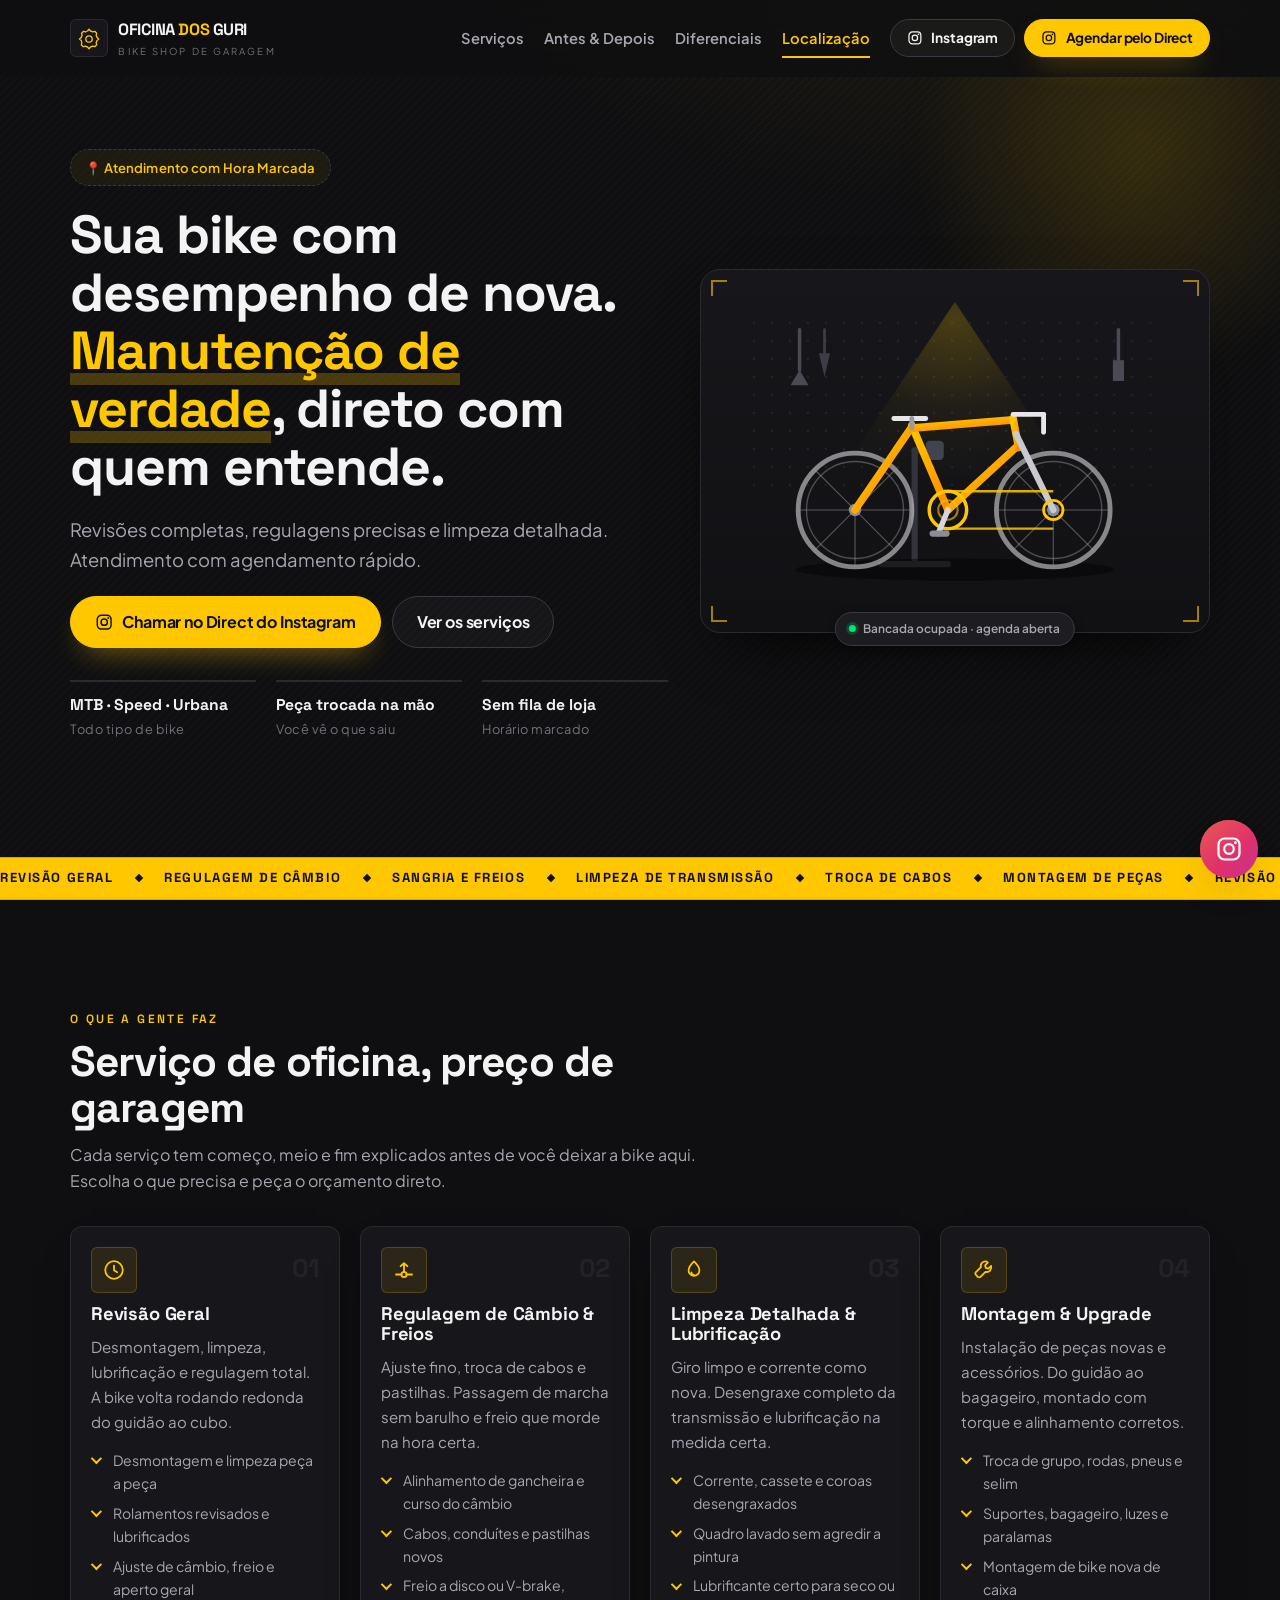
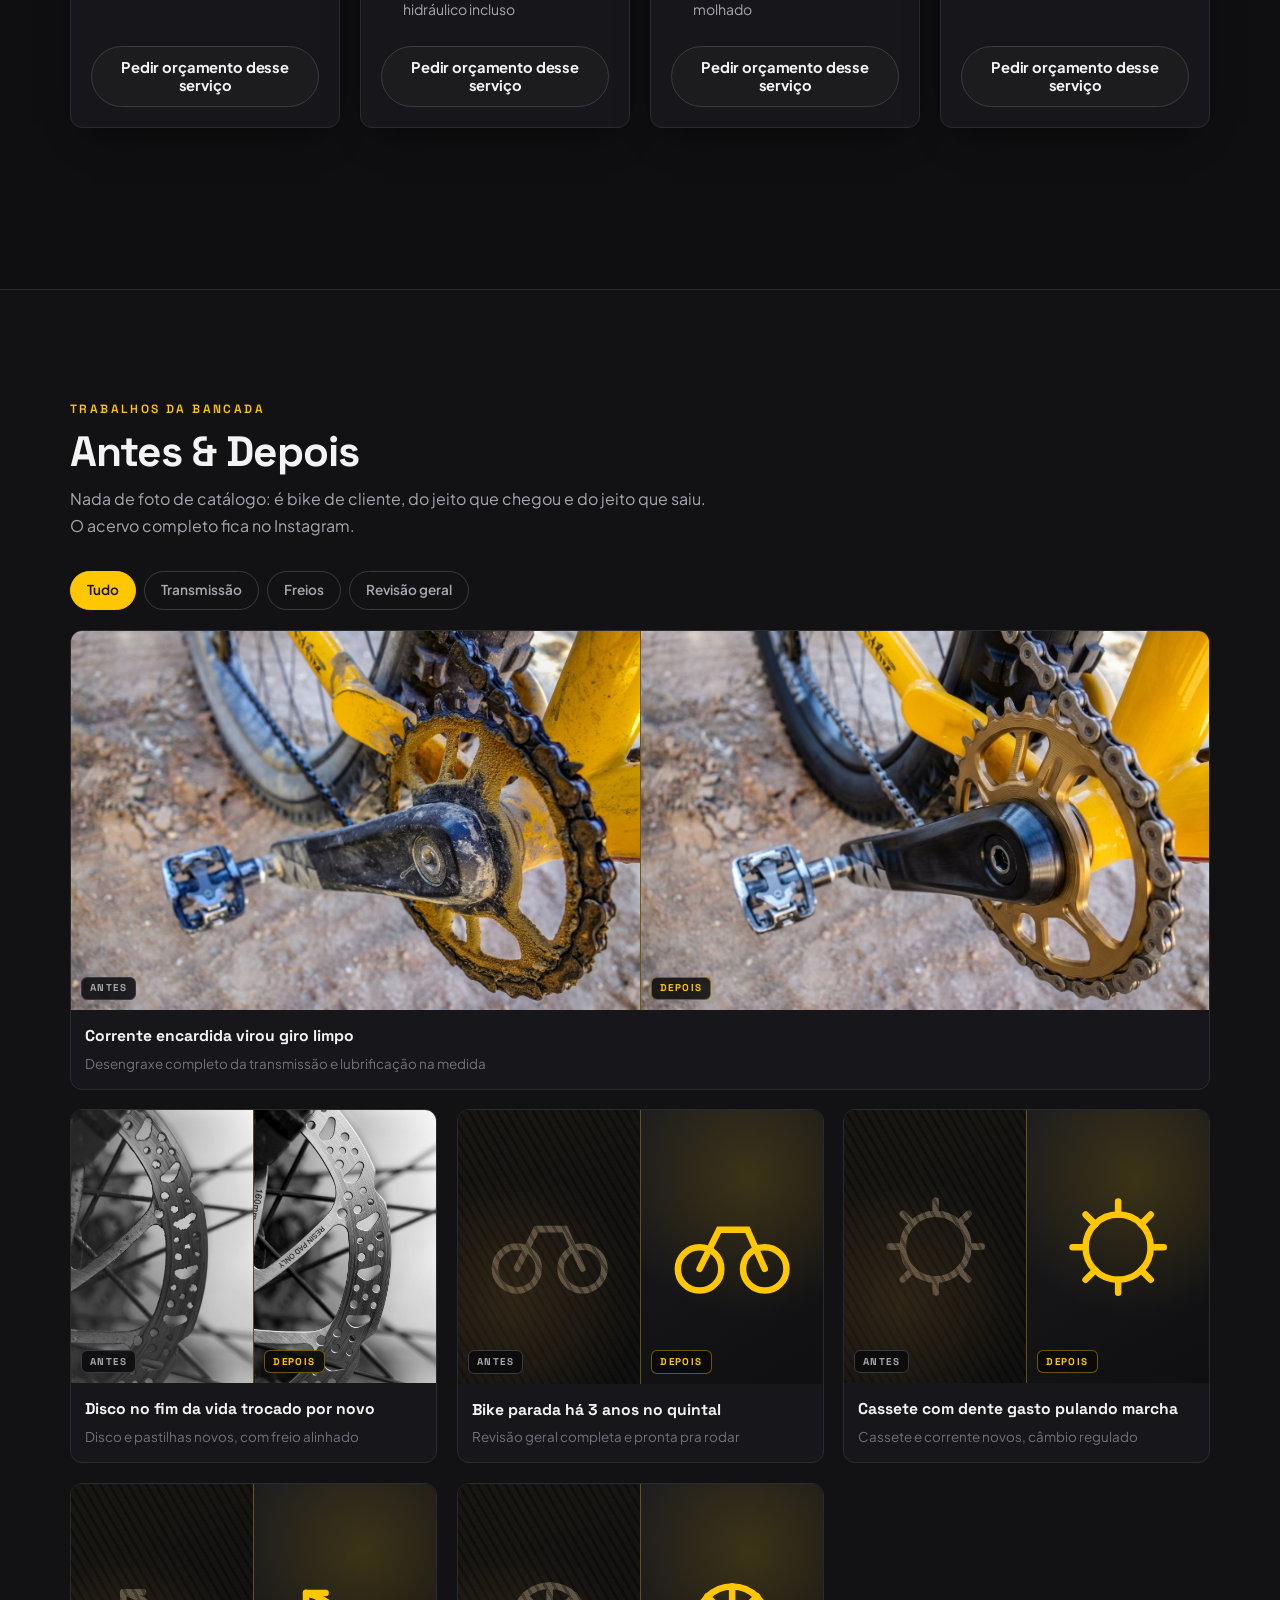
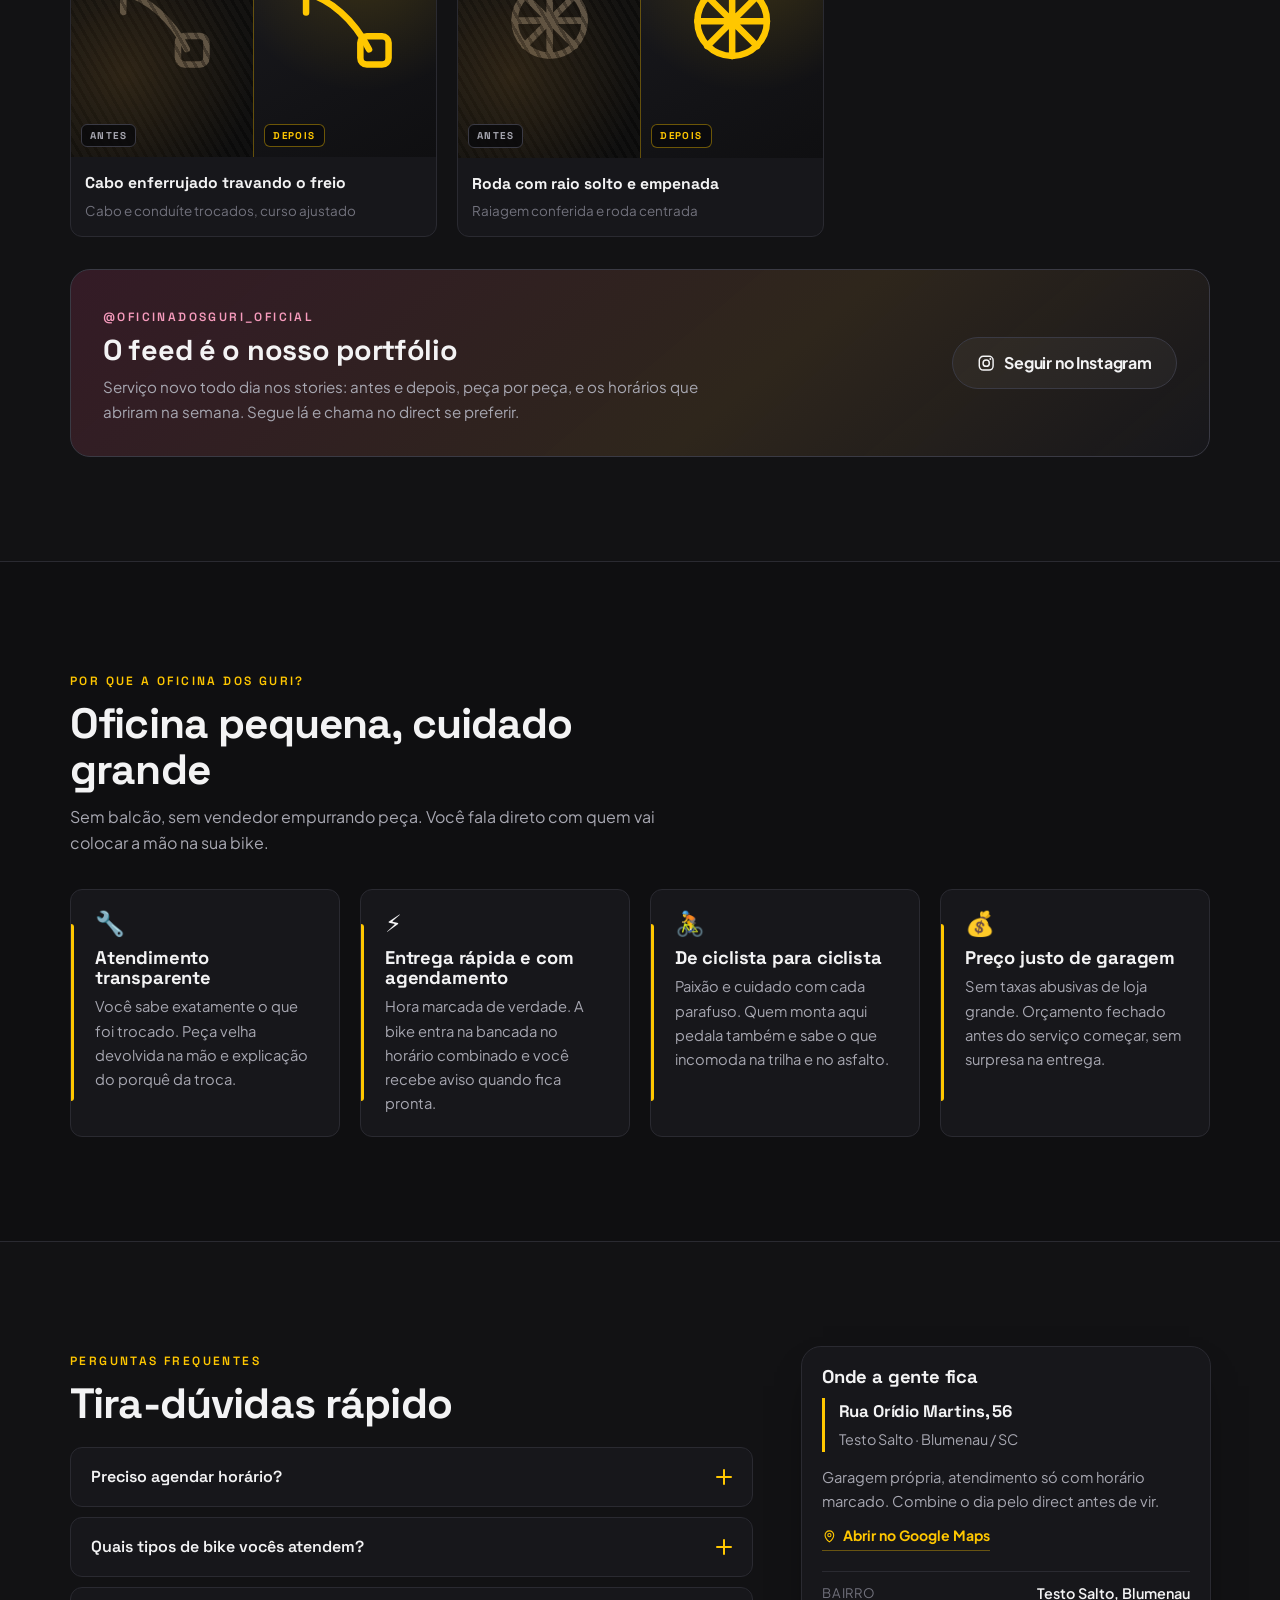
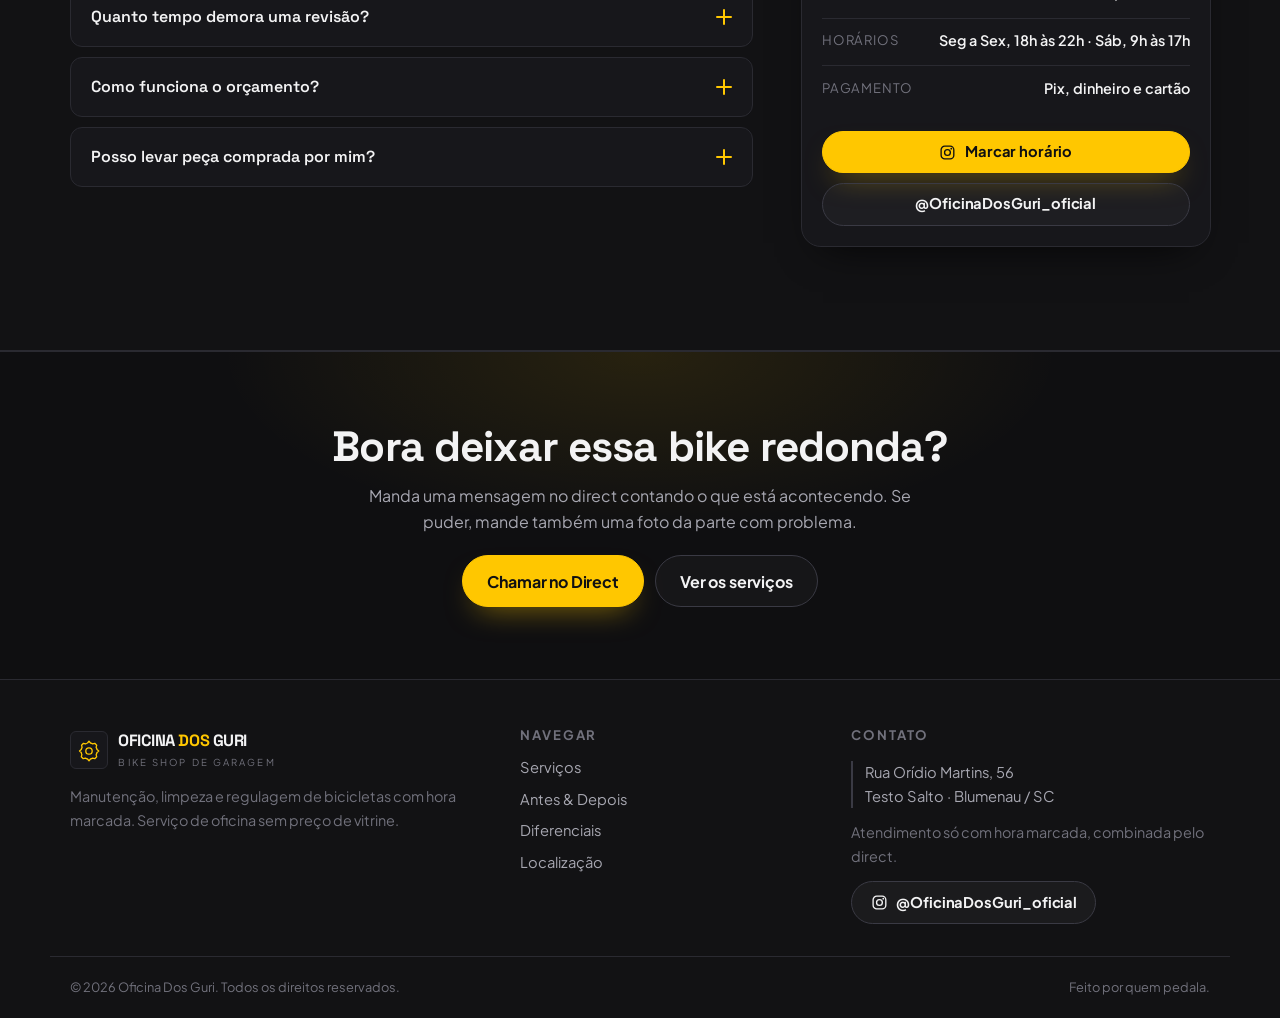
==== oficina-dos-guri/index.html @ 7cc59db9 "Usa as fotos reais do disco de freio no segundo card Par de fotos enviado pelo cliente, reduzido par" ====
<!DOCTYPE html>
<html lang="pt-BR">
<head>
<meta charset="UTF-8">
<meta name="viewport" content="width=device-width, initial-scale=1">
<title>Oficina Dos Guri — Manutenção, limpeza e regulagem de bicicletas</title>
<meta name="description" content="Oficina de bicicletas em Testo Salto, Blumenau. Revisão completa, regulagem de câmbio e freios, limpeza detalhada e montagem de peças, com hora marcada. Orçamento pelo direct do Instagram.">
<meta name="theme-color" content="#0f0f11">

<meta property="og:type" content="website">
<meta property="og:locale" content="pt_BR">
<meta property="og:title" content="Oficina Dos Guri — manutenção de bike de verdade">
<meta property="og:description" content="Revisões completas, regulagens precisas e limpeza detalhada. Hora marcada e orçamento sem enrolação.">
<meta property="og:site_name" content="Oficina Dos Guri">

<link rel="icon" href="data:image/svg+xml,%3Csvg xmlns='http://www.w3.org/2000/svg' viewBox='0 0 32 32'%3E%3Crect width='32' height='32' rx='7' fill='%230f0f11'/%3E%3Cpath d='M16 9a7 7 0 1 0 0 14 7 7 0 0 0 0-14zm0 4.6a2.4 2.4 0 1 1 0 4.8 2.4 2.4 0 0 1 0-4.8z' fill='%23FFC700'/%3E%3C/svg%3E">

<link rel="preconnect" href="https://fonts.googleapis.com">
<link rel="preconnect" href="https://fonts.gstatic.com" crossorigin>
<link href="https://fonts.googleapis.com/css2?family=Space+Grotesk:wght@500;600;700&family=Plus+Jakarta+Sans:wght@400;500;600;800&display=swap" rel="stylesheet">
<link rel="stylesheet" href="style.css">
<noscript><style>[data-reveal]{opacity:1!important;transform:none!important}</style></noscript>
<script type="application/ld+json">
{
  "@context": "https://schema.org",
  "@type": "BicycleStore",
  "name": "Oficina Dos Guri",
  "description": "Manutenção, limpeza e regulagem de bicicletas com hora marcada.",
  "address": {
    "@type": "PostalAddress",
    "streetAddress": "Rua Orídio Martins, 56",
    "addressLocality": "Blumenau",
    "addressRegion": "SC",
    "addressCountry": "BR"
  },
  "sameAs": ["https://www.instagram.com/oficinadosguri_oficial/"]
}
</script>
</head>
<body>

<a class="skip-link" href="#conteudo">Pular para o conteúdo</a>

<!-- ============ HEADER ============ -->
<header class="header" id="topo">
  <div class="wrap header__inner">

    <a href="#topo" class="brand" aria-label="Oficina Dos Guri, início">
      <span class="brand__mark" aria-hidden="true">
        <svg viewBox="0 0 48 48" fill="none">
          <path d="M24 6.5 27 10a15.6 15.6 0 0 1 4.2 1.7l4.4-1.1 3.8 3.8-1.1 4.4A15.6 15.6 0 0 1 40 23l3.5 3-3.5 3a15.6 15.6 0 0 1-1.7 4.2l1.1 4.4-3.8 3.8-4.4-1.1A15.6 15.6 0 0 1 27 42l-3 3.5-3-3.5a15.6 15.6 0 0 1-4.2-1.7l-4.4 1.1-3.8-3.8 1.1-4.4A15.6 15.6 0 0 1 8.5 29L5 26l3.5-3a15.6 15.6 0 0 1 1.7-4.2l-1.1-4.4 3.8-3.8 4.4 1.1A15.6 15.6 0 0 1 21 10l3-3.5Z" stroke="currentColor" stroke-width="2.6" stroke-linejoin="round"/>
          <circle cx="24" cy="26" r="6.4" stroke="currentColor" stroke-width="2.6"/>
        </svg>
      </span>
      <span class="brand__txt">
        <strong>Oficina <span>Dos</span> Guri</strong>
        <small>bike shop de garagem</small>
      </span>
    </a>

    <nav class="nav" id="nav" aria-label="Navegação principal">
      <a href="#servicos">Serviços</a>
      <a href="#antes-depois">Antes &amp; Depois</a>
      <a href="#diferenciais">Diferenciais</a>
      <a href="#localizacao">Localização</a>
      <div class="nav__cta">
        <a class="btn btn--ig" href="https://www.instagram.com/oficinadosguri_oficial/" target="_blank" rel="noopener">
          <svg class="ico" viewBox="0 0 24 24" aria-hidden="true"><rect x="3" y="3" width="18" height="18" rx="5.2" fill="none" stroke="currentColor" stroke-width="1.9"/><circle cx="12" cy="12" r="4.1" fill="none" stroke="currentColor" stroke-width="1.9"/><circle cx="17.4" cy="6.6" r="1.25" fill="currentColor"/></svg>
          Instagram
        </a>
        <a class="btn btn--primary" href="https://www.instagram.com/oficinadosguri_oficial/" target="_blank" rel="noopener">
          <svg class="ico" viewBox="0 0 24 24" aria-hidden="true"><rect x="3" y="3" width="18" height="18" rx="5.2" fill="none" stroke="currentColor" stroke-width="1.9"/><circle cx="12" cy="12" r="4.1" fill="none" stroke="currentColor" stroke-width="1.9"/><circle cx="17.4" cy="6.6" r="1.25" fill="currentColor"/></svg>
          Agendar pelo Direct
        </a>
      </div>
    </nav>

    <button class="burger" id="burger" aria-label="Abrir menu" aria-expanded="false" aria-controls="nav">
      <span></span><span></span><span></span>
    </button>

  </div>
</header>

<main id="conteudo">

  <!-- ============ HERO ============ -->
  <section class="hero">
    <div class="hero__glow" aria-hidden="true"></div>
    <div class="wrap hero__grid">

      <div class="hero__copy">
        <span class="badge" data-reveal>📍 Atendimento com Hora Marcada</span>
        <h1 data-reveal>Sua bike com desempenho de nova. <em>Manutenção de verdade</em>, direto com quem entende.</h1>
        <p class="lead" data-reveal>Revisões completas, regulagens precisas e limpeza detalhada. Atendimento com agendamento rápido.</p>

        <div class="hero__actions" data-reveal>
          <a class="btn btn--primary btn--lg" href="https://www.instagram.com/oficinadosguri_oficial/" target="_blank" rel="noopener">
            <svg class="ico" viewBox="0 0 24 24" aria-hidden="true"><rect x="3" y="3" width="18" height="18" rx="5.2" fill="none" stroke="currentColor" stroke-width="1.9"/><circle cx="12" cy="12" r="4.1" fill="none" stroke="currentColor" stroke-width="1.9"/><circle cx="17.4" cy="6.6" r="1.25" fill="currentColor"/></svg>
            Chamar no Direct do Instagram
          </a>
          <a class="btn btn--ghost btn--lg" href="#servicos">Ver os serviços</a>
        </div>

        <ul class="hero__facts" data-reveal>
          <li><strong>MTB · Speed · Urbana</strong><span>Todo tipo de bike</span></li>
          <li><strong>Peça trocada na mão</strong><span>Você vê o que saiu</span></li>
          <li><strong>Sem fila de loja</strong><span>Horário marcado</span></li>
        </ul>
      </div>

      <div class="hero__visual" data-reveal>
        <div class="stage">
          <span class="stage__corner stage__corner--tl" aria-hidden="true"></span>
          <span class="stage__corner stage__corner--tr" aria-hidden="true"></span>
          <span class="stage__corner stage__corner--bl" aria-hidden="true"></span>
          <span class="stage__corner stage__corner--br" aria-hidden="true"></span>

          <span class="stage__chip"><i class="dot" aria-hidden="true"></i> Bancada ocupada · agenda aberta</span>

          <svg class="bike" viewBox="0 0 640 430" role="img" aria-label="Ilustração de bicicleta no cavalete da oficina sob luz de bancada">
            <defs>
              <radialGradient id="spot" cx="50%" cy="8%" r="78%">
                <stop offset="0%" stop-color="#FFC700" stop-opacity=".22"/>
                <stop offset="55%" stop-color="#FFC700" stop-opacity=".05"/>
                <stop offset="100%" stop-color="#FFC700" stop-opacity="0"/>
              </radialGradient>
              <linearGradient id="frame" x1="0" y1="0" x2="1" y2="1">
                <stop offset="0%" stop-color="#FFC700"/>
                <stop offset="100%" stop-color="#FF8A00"/>
              </linearGradient>
              <pattern id="peg" width="26" height="26" patternUnits="userSpaceOnUse">
                <circle cx="4" cy="4" r="1.6" fill="#ffffff" fill-opacity=".07"/>
              </pattern>
            </defs>

            <rect x="24" y="18" width="592" height="250" rx="10" fill="url(#peg)"/>
            <path d="M320 0 L520 300 L120 300 Z" fill="url(#spot)"/>

            <!-- ferramentas penduradas -->
            <g stroke="#4a4a55" stroke-width="5" stroke-linecap="round">
              <path d="M96 40v58"/><path d="M96 98l-13 22h26z" fill="#4a4a55" stroke="none"/>
              <path d="M556 40v44"/><path d="M548 84h16v30h-16z" fill="#4a4a55" stroke="none"/>
            </g>
            <g stroke="#3d3d47" stroke-width="4" stroke-linecap="round">
              <path d="M132 40v34"/><path d="M124 74h16l-8 34z" fill="#3d3d47" stroke="none"/>
            </g>

            <!-- cavalete -->
            <g stroke="#33333c" stroke-width="9" stroke-linecap="round" fill="none">
              <path d="M262 378V214"/>
              <path d="M214 378h96"/>
              <path d="M262 214h22"/>
            </g>
            <rect x="278" y="200" width="26" height="28" rx="6" fill="#43434e"/>

            <!-- sombra no chão -->
            <ellipse cx="320" cy="386" rx="230" ry="16" fill="#000" opacity=".45"/>

            <!-- rodas -->
            <g fill="none" stroke="#e7e7ea" stroke-opacity=".55">
              <circle cx="176" cy="300" r="82" stroke-width="7"/>
              <circle cx="176" cy="300" r="70" stroke-width="2" stroke-opacity=".28"/>
              <circle cx="462" cy="300" r="82" stroke-width="7"/>
              <circle cx="462" cy="300" r="70" stroke-width="2" stroke-opacity=".28"/>
            </g>
            <g stroke="#9a9aa4" stroke-width="1.6" stroke-opacity=".5">
              <path d="M176 300 94 300M176 300l58-58M176 300v82M176 300l58 58M176 300L118 242M176 300l82 0M176 300l-58 58"/>
              <path d="M462 300 380 300M462 300l58-58M462 300v82M462 300l58 58M462 300L404 242M462 300l82 0M462 300l-58 58"/>
            </g>
            <circle cx="176" cy="300" r="9" fill="#8c8c96"/>
            <circle cx="462" cy="300" r="9" fill="#8c8c96"/>

            <!-- quadro -->
            <g stroke="url(#frame)" stroke-width="11" stroke-linecap="round" stroke-linejoin="round" fill="none">
              <path d="M310 300 258 178"/>
              <path d="M258 182 404 170"/>
              <path d="M310 300 410 208"/>
              <path d="M310 300H176"/>
              <path d="M258 180 176 300"/>
              <path d="M404 168 412 210"/>
            </g>
            <path d="M408 190 462 300" stroke="#c9c9d0" stroke-width="9" stroke-linecap="round"/>

            <!-- selim e guidão -->
            <path d="M232 168h46" stroke="#e7e7ea" stroke-width="7" stroke-linecap="round"/>
            <path d="M258 168v14" stroke="#9a9aa4" stroke-width="7" stroke-linecap="round"/>
            <path d="M404 162h44" stroke="#e7e7ea" stroke-width="7" stroke-linecap="round"/>
            <path d="M448 162v26" stroke="#e7e7ea" stroke-width="7" stroke-linecap="round"/>

            <!-- transmissão -->
            <circle cx="310" cy="300" r="27" fill="none" stroke="#FFC700" stroke-width="5"/>
            <circle cx="310" cy="300" r="14" fill="none" stroke="#FFC700" stroke-width="3" stroke-opacity=".6"/>
            <circle cx="462" cy="300" r="14" fill="none" stroke="#FFC700" stroke-width="4"/>
            <path d="M310 273h152M310 327h152" stroke="#FFC700" stroke-width="3.4" stroke-opacity=".85"/>
            <path d="M310 300 296 334" stroke="#d6d6dc" stroke-width="8" stroke-linecap="round"/>
            <path d="M288 334h20" stroke="#8c8c96" stroke-width="9" stroke-linecap="round"/>
          </svg>
        </div>
      </div>

    </div>
  </section>

  <!-- ============ FAIXA ============ -->
  <div class="tape" aria-hidden="true">
    <div class="tape__track">
      <span>Revisão geral</span><i></i><span>Regulagem de câmbio</span><i></i><span>Sangria e freios</span><i></i><span>Limpeza de transmissão</span><i></i><span>Troca de cabos</span><i></i><span>Montagem de peças</span><i></i>
      <span>Revisão geral</span><i></i><span>Regulagem de câmbio</span><i></i><span>Sangria e freios</span><i></i><span>Limpeza de transmissão</span><i></i><span>Troca de cabos</span><i></i><span>Montagem de peças</span><i></i>
    </div>
  </div>

  <!-- ============ SERVIÇOS ============ -->
  <section class="section" id="servicos">
    <div class="wrap">
      <header class="sec-head" data-reveal>
        <span class="kicker">O que a gente faz</span>
        <h2>Serviço de oficina, preço de garagem</h2>
        <p>Cada serviço tem começo, meio e fim explicados antes de você deixar a bike aqui. Escolha o que precisa e peça o orçamento direto.</p>
      </header>

      <div class="cards">

        <article class="card" data-reveal>
          <span class="card__num">01</span>
          <span class="card__ico" aria-hidden="true">
            <svg viewBox="0 0 24 24" fill="none"><path d="M12 3.2a8.8 8.8 0 1 0 0 17.6 8.8 8.8 0 0 0 0-17.6Z" stroke="currentColor" stroke-width="1.8"/><path d="M12 7.6v4.6l3.2 2" stroke="currentColor" stroke-width="1.8" stroke-linecap="round"/></svg>
          </span>
          <h3>Revisão Geral</h3>
          <p>Desmontagem, limpeza, lubrificação e regulagem total. A bike volta rodando redonda do guidão ao cubo.</p>
          <ul class="ticks">
            <li>Desmontagem e limpeza peça a peça</li>
            <li>Rolamentos revisados e lubrificados</li>
            <li>Ajuste de câmbio, freio e aperto geral</li>
          </ul>
          <a class="btn btn--card" href="https://www.instagram.com/oficinadosguri_oficial/" target="_blank" rel="noopener">Pedir orçamento desse serviço</a>
        </article>

        <article class="card" data-reveal>
          <span class="card__num">02</span>
          <span class="card__ico" aria-hidden="true">
            <svg viewBox="0 0 24 24" fill="none"><path d="M4 16.5h5.5M14.5 16.5H20" stroke="currentColor" stroke-width="1.8" stroke-linecap="round"/><circle cx="12" cy="16.5" r="2.6" stroke="currentColor" stroke-width="1.8"/><path d="M12 13.9V5.2M8.6 8.2 12 5.2l3.4 3" stroke="currentColor" stroke-width="1.8" stroke-linecap="round" stroke-linejoin="round"/></svg>
          </span>
          <h3>Regulagem de Câmbio &amp; Freios</h3>
          <p>Ajuste fino, troca de cabos e pastilhas. Passagem de marcha sem barulho e freio que morde na hora certa.</p>
          <ul class="ticks">
            <li>Alinhamento de gancheira e curso do câmbio</li>
            <li>Cabos, conduítes e pastilhas novos</li>
            <li>Freio a disco ou V-brake, hidráulico incluso</li>
          </ul>
          <a class="btn btn--card" href="https://www.instagram.com/oficinadosguri_oficial/" target="_blank" rel="noopener">Pedir orçamento desse serviço</a>
        </article>

        <article class="card" data-reveal>
          <span class="card__num">03</span>
          <span class="card__ico" aria-hidden="true">
            <svg viewBox="0 0 24 24" fill="none"><path d="M12 3.4s5.4 5.1 5.4 9a5.4 5.4 0 1 1-10.8 0c0-3.9 5.4-9 5.4-9Z" stroke="currentColor" stroke-width="1.8" stroke-linejoin="round"/><path d="M12 16.9a2.5 2.5 0 0 1-2.5-2.5" stroke="currentColor" stroke-width="1.8" stroke-linecap="round"/></svg>
          </span>
          <h3>Limpeza Detalhada &amp; Lubrificação</h3>
          <p>Giro limpo e corrente como nova. Desengraxe completo da transmissão e lubrificação na medida certa.</p>
          <ul class="ticks">
            <li>Corrente, cassete e coroas desengraxados</li>
            <li>Quadro lavado sem agredir a pintura</li>
            <li>Lubrificante certo para seco ou molhado</li>
          </ul>
          <a class="btn btn--card" href="https://www.instagram.com/oficinadosguri_oficial/" target="_blank" rel="noopener">Pedir orçamento desse serviço</a>
        </article>

        <article class="card" data-reveal>
          <span class="card__num">04</span>
          <span class="card__ico" aria-hidden="true">
            <svg viewBox="0 0 24 24" fill="none"><path d="M14.8 3.6a4.6 4.6 0 0 0-5.9 5.6l-5 5a1.9 1.9 0 0 0 0 2.7l1.9 1.9a1.9 1.9 0 0 0 2.7 0l5-5a4.6 4.6 0 0 0 5.6-5.9l-2.7 2.7-2.6-.7-.7-2.6 2.7-2.7Z" stroke="currentColor" stroke-width="1.8" stroke-linejoin="round"/></svg>
          </span>
          <h3>Montagem &amp; Upgrade</h3>
          <p>Instalação de peças novas e acessórios. Do guidão ao bagageiro, montado com torque e alinhamento corretos.</p>
          <ul class="ticks">
            <li>Troca de grupo, rodas, pneus e selim</li>
            <li>Suportes, bagageiro, luzes e paralamas</li>
            <li>Montagem de bike nova de caixa</li>
          </ul>
          <a class="btn btn--card" href="https://www.instagram.com/oficinadosguri_oficial/" target="_blank" rel="noopener">Pedir orçamento desse serviço</a>
        </article>

      </div>

      <p class="section__note" data-reveal>Não achou o que precisa? Manda uma foto do problema no direct do Instagram que a gente te responde com o que dá pra fazer.</p>
    </div>
  </section>

  <!-- ============ ANTES & DEPOIS ============ -->
  <section class="section section--alt" id="antes-depois">
    <div class="wrap">
      <header class="sec-head" data-reveal>
        <span class="kicker">Trabalhos da bancada</span>
        <h2>Antes &amp; Depois</h2>
        <p>Nada de foto de catálogo: é bike de cliente, do jeito que chegou e do jeito que saiu. O acervo completo fica no Instagram.</p>
      </header>

      <div class="filters" data-reveal role="group" aria-label="Filtrar trabalhos">
        <button class="chip is-on" data-filter="tudo" aria-pressed="true">Tudo</button>
        <button class="chip" data-filter="transmissao" aria-pressed="false">Transmissão</button>
        <button class="chip" data-filter="freios" aria-pressed="false">Freios</button>
        <button class="chip" data-filter="geral" aria-pressed="false">Revisão geral</button>
      </div>

      <div class="gallery" id="gallery">

        <!-- Card com foto real: copie esta estrutura (classe shot--par) e troque os dois <img> para usar outras fotos. -->
        <figure class="shot shot--par shot--larga" data-cat="transmissao" data-reveal>
          <div class="shot__frame">
            <div class="ba">
              <div class="ba__half ba__half--before">
                <img class="ba__foto" src="fotos/corrente-antes.jpg" width="1400" height="933" loading="lazy" decoding="async"
                     alt="Coroa e corrente de mountain bike cobertas de barro seco e graxa velha, antes da limpeza">
                <span class="ba__tag">Antes</span>
              </div>
              <div class="ba__half ba__half--after">
                <img class="ba__foto" src="fotos/corrente-depois.jpg" width="1264" height="843" loading="lazy" decoding="async"
                     alt="A mesma transmissão depois do serviço, com coroa e corrente limpas e lubrificadas">
                <span class="ba__tag">Depois</span>
              </div>
            </div>
          </div>
          <figcaption>
            <strong>Corrente encardida virou giro limpo</strong>
            <span>Desengraxe completo da transmissão e lubrificação na medida</span>
          </figcaption>
        </figure>

        <figure class="shot shot--par" data-cat="freios" data-reveal style="--ba-ratio:2/3; --ba-pos:left">
          <div class="shot__frame">
            <div class="ba">
              <div class="ba__half ba__half--before">
                <img class="ba__foto" src="fotos/disco-antes.jpg" width="900" height="1031" loading="lazy" decoding="async"
                     alt="Disco de freio gasto e escurecido pelo uso, com a pista de frenagem marcada">
                <span class="ba__tag">Antes</span>
              </div>
              <div class="ba__half ba__half--after">
                <img class="ba__foto" src="fotos/disco-depois.jpg" width="896" height="1026" loading="lazy" decoding="async"
                     alt="Disco de freio novo montado na mesma roda, com a pista lisa e o acabamento escovado">
                <span class="ba__tag">Depois</span>
              </div>
            </div>
          </div>
          <figcaption>
            <strong>Disco no fim da vida trocado por novo</strong>
            <span>Disco e pastilhas novos, com freio alinhado</span>
          </figcaption>
        </figure>

        <figure class="shot" data-cat="geral" data-reveal>
          <div class="shot__frame">
            <div class="ba">
              <div class="ba__half ba__half--before">
                <svg viewBox="0 0 120 120" aria-hidden="true"><g fill="none" stroke="currentColor" stroke-width="6" stroke-linecap="round"><circle cx="30" cy="80" r="20"/><circle cx="90" cy="80" r="20"/><path d="M30 80 48 44h26L90 80M48 44h22"/></g></svg>
                <span class="ba__tag">Antes</span>
              </div>
              <div class="ba__half ba__half--after">
                <svg viewBox="0 0 120 120" aria-hidden="true"><g fill="none" stroke="currentColor" stroke-width="6" stroke-linecap="round"><circle cx="30" cy="80" r="20"/><circle cx="90" cy="80" r="20"/><path d="M30 80 48 44h26L90 80M48 44h22"/></g></svg>
                <span class="ba__tag">Depois</span>
              </div>
            </div>
          </div>
          <figcaption>
            <strong>Bike parada há 3 anos no quintal</strong>
            <span>Revisão geral completa e pronta pra rodar</span>
          </figcaption>
        </figure>

        <figure class="shot" data-cat="transmissao" data-reveal>
          <div class="shot__frame">
            <div class="ba">
              <div class="ba__half ba__half--before">
                <svg viewBox="0 0 120 120" aria-hidden="true"><g fill="none" stroke="currentColor" stroke-width="6"><circle cx="60" cy="60" r="30"/><path d="M60 30v-12M90 60h12M60 90v12M30 60H18M81 39l9-9M81 81l9 9M39 81l-9 9M39 39l-9-9" stroke-linecap="round"/></g></svg>
                <span class="ba__tag">Antes</span>
              </div>
              <div class="ba__half ba__half--after">
                <svg viewBox="0 0 120 120" aria-hidden="true"><g fill="none" stroke="currentColor" stroke-width="6"><circle cx="60" cy="60" r="30"/><path d="M60 30v-12M90 60h12M60 90v12M30 60H18M81 39l9-9M81 81l9 9M39 81l-9 9M39 39l-9-9" stroke-linecap="round"/></g></svg>
                <span class="ba__tag">Depois</span>
              </div>
            </div>
          </div>
          <figcaption>
            <strong>Cassete com dente gasto pulando marcha</strong>
            <span>Cassete e corrente novos, câmbio regulado</span>
          </figcaption>
        </figure>

        <figure class="shot" data-cat="freios" data-reveal>
          <div class="shot__frame">
            <div class="ba">
              <div class="ba__half ba__half--before">
                <svg viewBox="0 0 120 120" aria-hidden="true"><g fill="none" stroke="currentColor" stroke-width="6" stroke-linecap="round"><path d="M24 34c22 6 44 24 58 52"/><path d="M24 34h18M24 34v18"/><rect x="74" y="74" width="26" height="26" rx="6"/></g></svg>
                <span class="ba__tag">Antes</span>
              </div>
              <div class="ba__half ba__half--after">
                <svg viewBox="0 0 120 120" aria-hidden="true"><g fill="none" stroke="currentColor" stroke-width="6" stroke-linecap="round"><path d="M24 34c22 6 44 24 58 52"/><path d="M24 34h18M24 34v18"/><rect x="74" y="74" width="26" height="26" rx="6"/></g></svg>
                <span class="ba__tag">Depois</span>
              </div>
            </div>
          </div>
          <figcaption>
            <strong>Cabo enferrujado travando o freio</strong>
            <span>Cabo e conduíte trocados, curso ajustado</span>
          </figcaption>
        </figure>

        <figure class="shot" data-cat="geral" data-reveal>
          <div class="shot__frame">
            <div class="ba">
              <div class="ba__half ba__half--before">
                <svg viewBox="0 0 120 120" aria-hidden="true"><g fill="none" stroke="currentColor" stroke-width="6" stroke-linecap="round"><circle cx="60" cy="60" r="32"/><path d="M60 28v64M28 60h64M37 37l46 46M83 37 37 83"/></g></svg>
                <span class="ba__tag">Antes</span>
              </div>
              <div class="ba__half ba__half--after">
                <svg viewBox="0 0 120 120" aria-hidden="true"><g fill="none" stroke="currentColor" stroke-width="6" stroke-linecap="round"><circle cx="60" cy="60" r="32"/><path d="M60 28v64M28 60h64M37 37l46 46M83 37 37 83"/></g></svg>
                <span class="ba__tag">Depois</span>
              </div>
            </div>
          </div>
          <figcaption>
            <strong>Roda com raio solto e empenada</strong>
            <span>Raiagem conferida e roda centrada</span>
          </figcaption>
        </figure>

      </div>

      <!-- CTA Instagram -->
      <aside class="ig-cta" data-reveal>
        <div class="ig-cta__text">
          <span class="kicker">@OficinaDosGuri_oficial</span>
          <h3>O feed é o nosso portfólio</h3>
          <p>Serviço novo todo dia nos stories: antes e depois, peça por peça, e os horários que abriram na semana. Segue lá e chama no direct se preferir.</p>
        </div>
        <a class="btn btn--ig btn--lg" href="https://www.instagram.com/oficinadosguri_oficial/" target="_blank" rel="noopener">
          <svg class="ico" viewBox="0 0 24 24" aria-hidden="true"><rect x="3" y="3" width="18" height="18" rx="5.2" fill="none" stroke="currentColor" stroke-width="1.9"/><circle cx="12" cy="12" r="4.1" fill="none" stroke="currentColor" stroke-width="1.9"/><circle cx="17.4" cy="6.6" r="1.25" fill="currentColor"/></svg>
          Seguir no Instagram
        </a>
      </aside>

    </div>
  </section>

  <!-- ============ DIFERENCIAIS ============ -->
  <section class="section" id="diferenciais">
    <div class="wrap">
      <header class="sec-head" data-reveal>
        <span class="kicker">Por que a Oficina Dos Guri?</span>
        <h2>Oficina pequena, cuidado grande</h2>
        <p>Sem balcão, sem vendedor empurrando peça. Você fala direto com quem vai colocar a mão na sua bike.</p>
      </header>

      <div class="perks">
        <article class="perk" data-reveal>
          <span class="perk__ico" aria-hidden="true">🔧</span>
          <h3>Atendimento transparente</h3>
          <p>Você sabe exatamente o que foi trocado. Peça velha devolvida na mão e explicação do porquê da troca.</p>
        </article>
        <article class="perk" data-reveal>
          <span class="perk__ico" aria-hidden="true">⚡</span>
          <h3>Entrega rápida e com agendamento</h3>
          <p>Hora marcada de verdade. A bike entra na bancada no horário combinado e você recebe aviso quando fica pronta.</p>
        </article>
        <article class="perk" data-reveal>
          <span class="perk__ico" aria-hidden="true">🚴</span>
          <h3>De ciclista para ciclista</h3>
          <p>Paixão e cuidado com cada parafuso. Quem monta aqui pedala também e sabe o que incomoda na trilha e no asfalto.</p>
        </article>
        <article class="perk" data-reveal>
          <span class="perk__ico" aria-hidden="true">💰</span>
          <h3>Preço justo de garagem</h3>
          <p>Sem taxas abusivas de loja grande. Orçamento fechado antes do serviço começar, sem surpresa na entrega.</p>
        </article>
      </div>
    </div>
  </section>

  <!-- ============ FAQ + LOCALIZAÇÃO ============ -->
  <section class="section section--alt" id="localizacao">
    <div class="wrap split">

      <div class="split__main">
        <header class="sec-head sec-head--left" data-reveal>
          <span class="kicker">Perguntas frequentes</span>
          <h2>Tira-dúvidas rápido</h2>
        </header>

        <div class="faq" id="faq">
          <div class="faq__item" data-reveal>
            <button class="faq__q" aria-expanded="false">Preciso agendar horário?<span class="faq__sign" aria-hidden="true"></span></button>
            <div class="faq__a"><p>Sim, e é rápido. Como a oficina é de garagem, a bancada atende uma bike por vez. Chama no direct do Instagram, conta o que está acontecendo e já marcamos o dia e a hora de deixar a bike.</p></div>
          </div>
          <div class="faq__item" data-reveal>
            <button class="faq__q" aria-expanded="false">Quais tipos de bike vocês atendem?<span class="faq__sign" aria-hidden="true"></span></button>
            <div class="faq__a"><p>MTB, speed, urbana, gravel, infantil e dobrável. Freio a disco mecânico e hidráulico, V-brake, transmissão de 1x até 3x. Bike elétrica a gente atende na parte mecânica: transmissão, freios, rodas e regulagens.</p></div>
          </div>
          <div class="faq__item" data-reveal>
            <button class="faq__q" aria-expanded="false">Quanto tempo demora uma revisão?<span class="faq__sign" aria-hidden="true"></span></button>
            <div class="faq__a"><p>Regulagem de câmbio e freio costuma sair no mesmo dia. Revisão geral com desmontagem leva mais tempo, e o prazo exato é combinado no orçamento, antes de começar. Se depender de peça encomendada, avisamos na hora.</p></div>
          </div>
          <div class="faq__item" data-reveal>
            <button class="faq__q" aria-expanded="false">Como funciona o orçamento?<span class="faq__sign" aria-hidden="true"></span></button>
            <div class="faq__a"><p>Uma ideia inicial sai pelo direct do Instagram com foto e descrição. O valor fechado sai depois da checagem na bancada, e nada é trocado sem o seu ok.</p></div>
          </div>
          <div class="faq__item" data-reveal>
            <button class="faq__q" aria-expanded="false">Posso levar peça comprada por mim?<span class="faq__sign" aria-hidden="true"></span></button>
            <div class="faq__a"><p>Pode. A gente cobra só a mão de obra da instalação e te avisa antes se a peça não for compatível com a sua bike.</p></div>
          </div>
        </div>
      </div>

      <aside class="split__side">
        <div class="info" data-reveal>
          <h3>Onde a gente fica</h3>
          <address class="info__end">
            <strong>Rua Orídio Martins, 56</strong>
            <span>Testo Salto · Blumenau / SC</span>
          </address>
          <p class="info__line">Garagem própria, atendimento só com horário marcado. Combine o dia pelo direct antes de vir.</p>
          <a class="info__mapa" href="https://www.google.com/maps/search/?api=1&amp;query=Rua+Or%C3%ADdio+Martins%2C+56+-+Testo+Salto%2C+Blumenau+-+SC" target="_blank" rel="noopener">
            <svg viewBox="0 0 24 24" aria-hidden="true"><path d="M12 21s7-5.6 7-11a7 7 0 1 0-14 0c0 5.4 7 11 7 11Z" fill="none" stroke="currentColor" stroke-width="1.8" stroke-linejoin="round"/><circle cx="12" cy="10" r="2.6" fill="none" stroke="currentColor" stroke-width="1.8"/></svg>
            Abrir no Google Maps
          </a>
          <dl class="info__list">
            <div><dt>Bairro</dt><dd>Testo Salto, Blumenau</dd></div>
            <div><dt>Horários</dt><dd>Seg a Sex, 18h às 22h · Sáb, 9h às 17h</dd></div>
            <div><dt>Pagamento</dt><dd>Pix, dinheiro e cartão</dd></div>
          </dl>
          <div class="info__actions">
            <a class="btn btn--primary" href="https://www.instagram.com/oficinadosguri_oficial/" target="_blank" rel="noopener">
              <svg class="ico" viewBox="0 0 24 24" aria-hidden="true"><rect x="3" y="3" width="18" height="18" rx="5.2" fill="none" stroke="currentColor" stroke-width="1.9"/><circle cx="12" cy="12" r="4.1" fill="none" stroke="currentColor" stroke-width="1.9"/><circle cx="17.4" cy="6.6" r="1.25" fill="currentColor"/></svg>
              Marcar horário
            </a>
            <a class="btn btn--ghost" href="https://www.instagram.com/oficinadosguri_oficial/" target="_blank" rel="noopener">@OficinaDosGuri_oficial</a>
          </div>
        </div>
      </aside>

    </div>
  </section>

  <!-- ============ CTA FINAL ============ -->
  <section class="final">
    <div class="wrap final__inner" data-reveal>
      <h2>Bora deixar essa bike redonda?</h2>
      <p>Manda uma mensagem no direct contando o que está acontecendo. Se puder, mande também uma foto da parte com problema.</p>
      <div class="final__actions">
        <a class="btn btn--primary btn--lg" href="https://www.instagram.com/oficinadosguri_oficial/" target="_blank" rel="noopener">Chamar no Direct</a>
        <a class="btn btn--ghost btn--lg" href="#servicos">Ver os serviços</a>
      </div>
    </div>
  </section>

</main>

<!-- ============ FOOTER ============ -->
<footer class="footer">
  <div class="wrap footer__grid">
    <div>
      <a href="#topo" class="brand brand--footer">
        <span class="brand__mark" aria-hidden="true">
          <svg viewBox="0 0 48 48" fill="none">
            <path d="M24 6.5 27 10a15.6 15.6 0 0 1 4.2 1.7l4.4-1.1 3.8 3.8-1.1 4.4A15.6 15.6 0 0 1 40 23l3.5 3-3.5 3a15.6 15.6 0 0 1-1.7 4.2l1.1 4.4-3.8 3.8-4.4-1.1A15.6 15.6 0 0 1 27 42l-3 3.5-3-3.5a15.6 15.6 0 0 1-4.2-1.7l-4.4 1.1-3.8-3.8 1.1-4.4A15.6 15.6 0 0 1 8.5 29L5 26l3.5-3a15.6 15.6 0 0 1 1.7-4.2l-1.1-4.4 3.8-3.8 4.4 1.1A15.6 15.6 0 0 1 21 10l3-3.5Z" stroke="currentColor" stroke-width="2.6" stroke-linejoin="round"/>
            <circle cx="24" cy="26" r="6.4" stroke="currentColor" stroke-width="2.6"/>
          </svg>
        </span>
        <span class="brand__txt"><strong>Oficina <span>Dos</span> Guri</strong><small>bike shop de garagem</small></span>
      </a>
      <p class="footer__about">Manutenção, limpeza e regulagem de bicicletas com hora marcada. Serviço de oficina sem preço de vitrine.</p>
    </div>

    <nav class="footer__nav" aria-label="Rodapé">
      <h4>Navegar</h4>
      <a href="#servicos">Serviços</a>
      <a href="#antes-depois">Antes &amp; Depois</a>
      <a href="#diferenciais">Diferenciais</a>
      <a href="#localizacao">Localização</a>
    </nav>

    <div class="footer__contact">
      <h4>Contato</h4>
      <address class="footer__end">
        Rua Orídio Martins, 56<br>
        Testo Salto · Blumenau / SC
      </address>
      <p>Atendimento só com hora marcada, combinada pelo direct.</p>
      <a class="btn btn--ig" href="https://www.instagram.com/oficinadosguri_oficial/" target="_blank" rel="noopener">
        <svg class="ico" viewBox="0 0 24 24" aria-hidden="true"><rect x="3" y="3" width="18" height="18" rx="5.2" fill="none" stroke="currentColor" stroke-width="1.9"/><circle cx="12" cy="12" r="4.1" fill="none" stroke="currentColor" stroke-width="1.9"/><circle cx="17.4" cy="6.6" r="1.25" fill="currentColor"/></svg>
        @OficinaDosGuri_oficial
      </a>
    </div>
  </div>

  <div class="wrap footer__bottom">
    <span>© <span id="ano">2026</span> Oficina Dos Guri. Todos os direitos reservados.</span>
    <span>Feito por quem pedala.</span>
  </div>
</footer>

<!-- ============ BOTÕES FLUTUANTES ============ -->
<div class="floats">
  <a class="float float--ig" href="https://www.instagram.com/oficinadosguri_oficial/" target="_blank" rel="noopener" aria-label="Chamar a Oficina Dos Guri no direct do Instagram">
    <span class="float__pulse" aria-hidden="true"></span>
    <svg viewBox="0 0 24 24" aria-hidden="true"><rect x="3" y="3" width="18" height="18" rx="5.2" fill="none" stroke="currentColor" stroke-width="1.9"/><circle cx="12" cy="12" r="4.1" fill="none" stroke="currentColor" stroke-width="1.9"/><circle cx="17.4" cy="6.6" r="1.25" fill="currentColor"/></svg>
    <span class="float__label">Direct</span>
  </a>
</div>

<script src="script.js" defer></script>
</body>
</html>
---- oficina-dos-guri/style.css ----
/* =========================================================
   Oficina Dos Guri — Industrial Garage Dark Mode
   1. Tokens · 2. Base · 3. Botões · 4. Header · 5. Hero
   6. Faixa · 7. Serviços · 8. Antes&Depois · 9. Diferenciais
   10. FAQ/Local · 11. CTA final · 12. Footer · 13. Flutuantes
   14. Reveal · 15. Breakpoints
   ========================================================= */

/* ---------- 1. TOKENS ---------- */
:root{
  /* superfícies */
  --bg:#0f0f11;
  --bg-2:#121214;
  --surface:#17171b;
  --surface-2:#1c1c21;
  --line:#2a2a31;
  --line-2:#3a3a44;

  /* texto */
  --txt:#f3f3f4;
  --txt-2:#a7a7b1;
  --txt-3:#71717c;

  /* destaques */
  --acc:#FFC700;          /* amarelo segurança */
  --acc-2:#FF5500;        /* laranja neon */
  --lime:#00E676;
  --ink:#101012;          /* texto sobre amarelo */

  /* espaçamento */
  --s-1:.5rem;
  --s-2:.875rem;
  --s-3:1.25rem;
  --s-4:2rem;
  --s-5:3rem;
  --s-6:4.5rem;
  --s-7:6.5rem;

  /* formas */
  --r-sm:6px;
  --r-md:12px;
  --r-lg:20px;
  --r-pill:999px;

  /* sombras */
  --sh-1:0 2px 10px rgba(0,0,0,.4);
  --sh-2:0 18px 40px -22px rgba(0,0,0,.9);
  --sh-3:0 28px 60px -28px rgba(0,0,0,1);
  --sh-acc:0 14px 30px -14px rgba(255,199,0,.55);

  /* movimento */
  --t-fast:.18s cubic-bezier(.4,0,.2,1);
  --t:.3s cubic-bezier(.4,0,.2,1);

  --wrap:1180px;
  --head-h:70px;
}

/* ---------- 2. BASE ---------- */
*,*::before,*::after{box-sizing:border-box}
html{scroll-behavior:smooth;scroll-padding-top:calc(var(--head-h) + 12px);-webkit-text-size-adjust:100%}
body{
  margin:0;
  background:var(--bg);
  color:var(--txt);
  font-family:'Plus Jakarta Sans',system-ui,-apple-system,Segoe UI,sans-serif;
  font-size:1rem;
  line-height:1.65;
  overflow-x:hidden;
  -webkit-font-smoothing:antialiased;
}
/* textura fosca de fundo */
body::before{
  content:"";
  position:fixed;
  inset:0;
  pointer-events:none;
  z-index:0;
  background:
    radial-gradient(800px 420px at 78% -8%, rgba(255,199,0,.07), transparent 70%),
    repeating-linear-gradient(135deg, rgba(255,255,255,.014) 0 2px, transparent 2px 6px);
}
main,.header,.footer,.floats{position:relative;z-index:1}

img,svg{max-width:100%;display:block}
a{color:inherit;text-decoration:none}
button{font:inherit;color:inherit;background:none;border:0;cursor:pointer}
h1,h2,h3,h4{font-family:'Space Grotesk',system-ui,sans-serif;font-weight:700;line-height:1.08;letter-spacing:-.02em;margin:0}
h1{font-size:clamp(2rem,6.4vw,3.35rem)}
h2{font-size:clamp(1.65rem,5vw,2.65rem)}
h3{font-size:1.15rem;letter-spacing:-.01em}
h4{font-size:.82rem;letter-spacing:.14em;text-transform:uppercase;color:var(--txt-3);font-family:'Plus Jakarta Sans',sans-serif}
p{margin:0}
ul{margin:0;padding:0;list-style:none}

.wrap{width:100%;max-width:var(--wrap);margin-inline:auto;padding-inline:var(--s-3)}
.section{padding-block:var(--s-6)}
.section--alt{background:var(--bg-2);border-block:1px solid var(--line)}
.section__note{
  margin-top:var(--s-4);
  color:var(--txt-2);
  font-size:.94rem;
  border-left:3px solid var(--acc);
  padding-left:var(--s-2);
}

.kicker{
  display:inline-block;
  font-family:'Space Grotesk',sans-serif;
  font-size:.75rem;
  font-weight:600;
  letter-spacing:.2em;
  text-transform:uppercase;
  color:var(--acc);
}
.sec-head{max-width:640px;margin-bottom:var(--s-4)}
.sec-head h2{margin:.55rem 0 .7rem}
.sec-head p{color:var(--txt-2)}
.sec-head--left{margin-bottom:var(--s-3)}

.skip-link{
  position:absolute;left:-999px;top:0;z-index:99;
  background:var(--acc);color:var(--ink);padding:.6rem 1rem;border-radius:0 0 var(--r-sm) 0;font-weight:700;
}
.skip-link:focus{left:0}
:focus-visible{outline:2px solid var(--acc);outline-offset:3px;border-radius:var(--r-sm)}

/* ---------- 3. BOTÕES ---------- */
.btn{
  --btn-bg:transparent;
  --btn-fg:var(--txt);
  --btn-bd:var(--line-2);
  display:inline-flex;
  align-items:center;
  justify-content:center;
  gap:.55rem;
  padding:.72rem 1.15rem;
  background:var(--btn-bg);
  color:var(--btn-fg);
  border:1px solid var(--btn-bd);
  border-radius:var(--r-pill);
  font-weight:700;
  font-size:.92rem;
  line-height:1.2;
  letter-spacing:-.01em;
  max-width:100%;
  text-align:center;
  cursor:pointer;
  position:relative;
  overflow:hidden;
  transition:transform var(--t-fast), box-shadow var(--t), background var(--t), border-color var(--t), color var(--t);
}
.btn .ico{width:1.15em;height:1.15em;flex:none}
.btn:hover{transform:translateY(-2px)}
.btn:active{transform:translateY(0)}

.btn--primary{--btn-bg:var(--acc);--btn-fg:var(--ink);--btn-bd:var(--acc);box-shadow:var(--sh-acc)}
.btn--primary:hover{--btn-bg:#ffd633;box-shadow:0 18px 34px -12px rgba(255,199,0,.65)}
/* brilho que atravessa no hover */
.btn--primary::after{
  content:"";
  position:absolute;inset:0;
  background:linear-gradient(110deg,transparent 30%,rgba(255,255,255,.55) 50%,transparent 70%);
  transform:translateX(-120%);
  transition:transform .55s ease;
}
.btn--primary:hover::after{transform:translateX(120%)}

.btn--ghost{--btn-bg:rgba(255,255,255,.03);--btn-fg:var(--txt);--btn-bd:var(--line-2)}
.btn--ghost:hover{--btn-bd:var(--acc);--btn-fg:var(--acc);background:rgba(255,199,0,.07)}

.btn--ig{--btn-bg:rgba(255,255,255,.04);--btn-bd:var(--line-2)}
.btn--ig:hover{
  --btn-fg:#fff;
  --btn-bd:transparent;
  background:linear-gradient(115deg,#F9A825,#E1306C 55%,#8E3AD6);
  box-shadow:0 16px 32px -16px rgba(225,48,108,.8);
}

.btn--lg{padding:.95rem 1.5rem;font-size:1rem}
.btn--card{width:100%;margin-top:auto;--btn-bd:var(--line-2);--btn-bg:rgba(255,255,255,.02)}
.btn--card:hover{--btn-bg:var(--acc);--btn-fg:var(--ink);--btn-bd:var(--acc)}

.badge{
  display:inline-flex;
  align-items:center;
  gap:.5rem;
  padding:.42rem .9rem;
  border:1px dashed var(--line-2);
  border-radius:var(--r-pill);
  background:rgba(255,199,0,.06);
  color:var(--acc);
  font-size:.82rem;
  font-weight:600;
  letter-spacing:.01em;
}

/* ---------- 4. HEADER ---------- */
.header{
  position:sticky;
  top:0;
  z-index:60;
  background:rgba(15,15,17,.82);
  backdrop-filter:blur(14px);
  -webkit-backdrop-filter:blur(14px);
  border-bottom:1px solid transparent;
  transition:border-color var(--t), background var(--t);
}
.header.is-stuck{border-bottom-color:var(--line);background:rgba(15,15,17,.95)}
/* navegadores sem backdrop-filter: header opaco */
@supports not ((backdrop-filter:blur(2px)) or (-webkit-backdrop-filter:blur(2px))){
  .header{background:var(--bg)}
  .header.is-stuck{background:var(--bg)}
}
.header__inner{
  min-height:var(--head-h);
  display:flex;
  align-items:center;
  justify-content:space-between;
  gap:var(--s-2);
}

.brand{display:inline-flex;align-items:center;gap:.65rem;min-width:0}
.brand__mark{
  width:38px;height:38px;flex:none;
  display:grid;place-items:center;
  color:var(--acc);
  background:var(--surface);
  border:1px solid var(--line);
  border-radius:var(--r-sm);
  transition:transform .6s ease, border-color var(--t);
}
.brand__mark svg{width:24px;height:24px}
.brand:hover .brand__mark{transform:rotate(60deg);border-color:var(--acc)}
.brand__txt{display:flex;flex-direction:column;min-width:0}
.brand__txt strong{
  font-family:'Space Grotesk',sans-serif;
  font-size:1.02rem;
  letter-spacing:-.03em;
  text-transform:uppercase;
  white-space:nowrap;
}
.brand__txt strong span{color:var(--acc)}
.brand__txt small{
  font-size:.6rem;
  letter-spacing:.22em;
  text-transform:uppercase;
  color:var(--txt-3);
  white-space:nowrap;
}

/* menu mobile */
.nav{
  position:fixed;
  inset:var(--head-h) 0 auto 0;
  display:grid;
  gap:.1rem;
  padding:var(--s-3) var(--s-3) var(--s-4);
  background:var(--bg-2);
  border-bottom:1px solid var(--line);
  box-shadow:var(--sh-3);
  transform:translateY(-120%);
  opacity:0;
  visibility:hidden;
  transition:transform var(--t), opacity var(--t), visibility var(--t);
  max-height:calc(100dvh - var(--head-h));
  overflow-y:auto;
}
.nav.is-open{transform:translateY(0);opacity:1;visibility:visible}
.nav > a{
  padding:.85rem .25rem;
  border-bottom:1px solid var(--line);
  font-weight:600;
  color:var(--txt-2);
  transition:color var(--t-fast), padding-left var(--t-fast);
}
.nav > a:hover,.nav > a.is-active{color:var(--acc);padding-left:.6rem}
.nav__cta{display:grid;gap:.6rem;margin-top:var(--s-3)}

.burger{
  width:42px;height:42px;
  display:grid;
  place-content:center;
  gap:5px;
  border:1px solid var(--line);
  border-radius:var(--r-sm);
  background:var(--surface);
}
.burger span{
  display:block;width:19px;height:2px;background:var(--txt);border-radius:2px;
  transition:transform var(--t), opacity var(--t-fast);
}
.burger[aria-expanded="true"] span:nth-child(1){transform:translateY(7px) rotate(45deg)}
.burger[aria-expanded="true"] span:nth-child(2){opacity:0}
.burger[aria-expanded="true"] span:nth-child(3){transform:translateY(-7px) rotate(-45deg)}

body.is-locked{overflow:hidden}

/* ---------- 5. HERO ---------- */
.hero{position:relative;padding-block:var(--s-5) var(--s-6);overflow:hidden}
.hero__glow{
  position:absolute;
  top:-180px;right:-120px;
  width:520px;height:520px;
  background:radial-gradient(circle,rgba(255,199,0,.16),transparent 62%);
  filter:blur(18px);
  pointer-events:none;
}
.hero__grid{display:grid;gap:var(--s-5);align-items:center}
.hero__grid > *{min-width:0}
.hero__copy > *+*{margin-top:var(--s-3)}
.hero h1 em{
  font-style:normal;
  color:var(--acc);
  background:linear-gradient(transparent 82%, rgba(255,199,0,.24) 82%);
  -webkit-box-decoration-break:clone;
  box-decoration-break:clone;
}
.lead{color:var(--txt-2);font-size:clamp(1rem,2.6vw,1.15rem);max-width:52ch}
.hero__actions{display:flex;flex-wrap:wrap;gap:.7rem}
.hero__actions .btn{flex:1 1 240px}

.hero__facts{
  display:grid;
  gap:.1rem;
  margin-top:var(--s-4);
  border-top:1px solid var(--line);
}
.hero__facts li{
  display:flex;
  flex-direction:column;
  padding:.8rem 0;
  border-bottom:1px solid var(--line);
}
.hero__facts strong{font-family:'Space Grotesk',sans-serif;font-size:.98rem}
.hero__facts span{color:var(--txt-3);font-size:.8rem;letter-spacing:.04em}

/* palco do visual */
.stage{
  position:relative;
  padding:var(--s-3);
  background:
    linear-gradient(180deg,var(--surface),#111114);
  border:1px solid var(--line);
  border-radius:var(--r-lg);
  box-shadow:var(--sh-3);
}
.stage__corner{position:absolute;width:16px;height:16px;border:2px solid var(--acc);opacity:.6}
.stage__corner--tl{top:10px;left:10px;border-right:0;border-bottom:0}
.stage__corner--tr{top:10px;right:10px;border-left:0;border-bottom:0}
.stage__corner--bl{bottom:10px;left:10px;border-right:0;border-top:0}
.stage__corner--br{bottom:10px;right:10px;border-left:0;border-top:0}
.stage__chip{
  position:absolute;
  left:50%;bottom:-14px;
  transform:translateX(-50%);
  display:inline-flex;align-items:center;gap:.45rem;
  padding:.4rem .85rem;
  background:var(--surface-2);
  border:1px solid var(--line-2);
  border-radius:var(--r-pill);
  font-size:.74rem;
  font-weight:600;
  color:var(--txt-2);
  white-space:nowrap;
  box-shadow:var(--sh-1);
}
.stage__chip .dot{width:7px;height:7px;border-radius:50%;background:var(--lime);box-shadow:0 0 0 3px rgba(0,230,118,.18)}
.bike{width:100%;height:auto}

/* ---------- 6. FAIXA ---------- */
.tape{
  overflow:hidden;
  background:var(--acc);
  color:var(--ink);
  border-block:1px solid #d9a800;
}
.tape__track{
  display:flex;
  align-items:center;
  gap:1.4rem;
  width:max-content;
  padding-block:.6rem;
  font-family:'Space Grotesk',sans-serif;
  font-weight:700;
  font-size:.82rem;
  letter-spacing:.12em;
  text-transform:uppercase;
  animation:slide 34s linear infinite;
}
.tape:hover .tape__track{animation-play-state:paused}
.tape__track i{width:6px;height:6px;background:var(--ink);transform:rotate(45deg);flex:none}
@keyframes slide{from{transform:translateX(0)}to{transform:translateX(-50%)}}

/* ---------- 7. SERVIÇOS ---------- */
.cards{display:grid;gap:var(--s-3)}
.card{
  position:relative;
  display:flex;
  flex-direction:column;
  gap:.7rem;
  padding:var(--s-3);
  background:var(--surface);
  border:1px solid var(--line);
  border-radius:var(--r-md);
  box-shadow:var(--sh-2);
  overflow:hidden;
  transition:transform var(--t), border-color var(--t), box-shadow var(--t);
}
.card::before{
  content:"";
  position:absolute;top:0;left:0;right:0;height:2px;
  background:linear-gradient(90deg,var(--acc),var(--acc-2));
  transform:scaleX(0);
  transform-origin:left;
  transition:transform var(--t);
}
.card:hover{transform:translateY(-6px);border-color:var(--line-2);box-shadow:0 30px 55px -30px rgba(0,0,0,1)}
.card:hover::before{transform:scaleX(1)}
.card__num{
  position:absolute;top:var(--s-3);right:var(--s-3);
  font-family:'Space Grotesk',sans-serif;
  font-size:1.6rem;font-weight:700;
  color:rgba(255,255,255,.055);
  letter-spacing:-.04em;
}
.card__ico{
  width:46px;height:46px;
  display:grid;place-items:center;
  color:var(--acc);
  background:rgba(255,199,0,.09);
  border:1px solid rgba(255,199,0,.2);
  border-radius:var(--r-sm);
}
.card__ico svg{width:24px;height:24px}
.card > p{color:var(--txt-2);font-size:.94rem}
.ticks{display:grid;gap:.4rem;margin-block:.2rem .9rem}
.ticks li{
  position:relative;
  padding-left:1.4rem;
  font-size:.88rem;
  color:var(--txt-2);
}
.ticks li::before{
  content:"";
  position:absolute;left:0;top:.52em;
  width:8px;height:8px;
  border-right:2px solid var(--acc);
  border-bottom:2px solid var(--acc);
  transform:rotate(45deg) translateY(-2px);
}

/* ---------- 8. ANTES & DEPOIS ---------- */
.filters{display:flex;flex-wrap:wrap;gap:.5rem;margin-bottom:var(--s-3)}
.chip{
  padding:.45rem 1rem;
  border:1px solid var(--line-2);
  border-radius:var(--r-pill);
  font-size:.85rem;
  font-weight:600;
  color:var(--txt-2);
  transition:all var(--t-fast);
}
.chip:hover{color:var(--txt);border-color:var(--acc)}
.chip.is-on{background:var(--acc);border-color:var(--acc);color:var(--ink)}

.gallery{display:grid;gap:var(--s-3)}
.shot{
  margin:0;
  background:var(--surface);
  border:1px solid var(--line);
  border-radius:var(--r-md);
  overflow:hidden;
  transition:opacity var(--t), transform var(--t), border-color var(--t);
}
.shot.is-hidden{display:none}
.shot:hover{border-color:var(--line-2)}
.shot__frame{position:relative;aspect-ratio:4/3;overflow:hidden;background:#0b0b0d}
.shot__img{width:100%;height:100%;object-fit:cover}

.ba{display:grid;grid-template-columns:1fr 1fr;height:100%;transition:transform .5s ease}
.shot:hover .ba{transform:scale(1.06)}
.ba__half{position:relative;display:grid;place-items:center;padding:14%}
.ba__half svg{width:100%;height:auto}
.ba__half--before{
  background:linear-gradient(150deg,#1a1713,#101010);
  color:#5d5346;
}
.ba__half--before::after{
  content:"";
  position:absolute;inset:0;
  background:
    radial-gradient(circle at 30% 70%, rgba(120,88,40,.28), transparent 55%),
    repeating-linear-gradient(60deg, rgba(0,0,0,.35) 0 3px, transparent 3px 8px);
}
.ba__half--after{
  background:linear-gradient(150deg,#1b1b20,#0f0f11);
  color:var(--acc);
  border-left:1px solid rgba(255,199,0,.35);
}
.ba__half--after::after{
  content:"";
  position:absolute;inset:0;
  background:radial-gradient(circle at 60% 25%, rgba(255,199,0,.16), transparent 60%);
}
.ba__tag{
  position:absolute;
  left:10px;bottom:10px;
  z-index:2;
  padding:.16rem .5rem;
  background:rgba(10,10,12,.85);
  border:1px solid var(--line-2);
  border-radius:var(--r-sm);
  font-family:'Space Grotesk',sans-serif;
  font-size:.62rem;
  font-weight:700;
  letter-spacing:.14em;
  text-transform:uppercase;
  color:var(--txt-2);
}
.ba__half--after .ba__tag{color:var(--acc);border-color:rgba(255,199,0,.4)}
/* cards com fotos reais; --ba-ratio guarda o formato do par de fotos */
.ba__foto{width:100%;height:100%;object-fit:cover;object-position:var(--ba-pos, center);display:block}
.shot--par .shot__frame{aspect-ratio:auto}
.shot--par .ba{grid-template-columns:1fr 1fr}
.shot--par .ba__half{padding:0;aspect-ratio:var(--ba-ratio, 7/8);background:#0b0b0d}
.shot--par .ba__half::after{display:none}
/* fotos deitadas: o card ocupa a linha inteira e empilha no celular */
.shot--larga{--ba-ratio:3/2}
.shot--larga .ba{grid-template-columns:1fr}
.shot--larga .ba__half--after{border-left:0;border-top:1px solid rgba(255,199,0,.4)}

.shot figcaption{display:grid;gap:.15rem;padding:var(--s-2)}
.shot figcaption strong{font-family:'Space Grotesk',sans-serif;font-size:.98rem}
.shot figcaption span{color:var(--txt-3);font-size:.84rem}

/* CTA Instagram */
.ig-cta{
  display:grid;
  gap:var(--s-3);
  align-items:center;
  margin-top:var(--s-4);
  padding:var(--s-4) var(--s-3);
  background:
    linear-gradient(140deg,rgba(225,48,108,.14),rgba(249,168,37,.1) 60%,transparent),
    var(--surface);
  border:1px solid var(--line-2);
  border-radius:var(--r-lg);
}
.ig-cta__text{min-width:0}
.ig-cta h3{margin:.4rem 0 .5rem;font-size:clamp(1.3rem,4vw,1.8rem)}
.ig-cta p{color:var(--txt-2);font-size:.95rem;max-width:56ch}
.ig-cta .kicker{color:#f79bbd}

/* ---------- 9. DIFERENCIAIS ---------- */
.perks{display:grid;gap:var(--s-3)}
.perk{
  position:relative;
  padding:var(--s-3);
  padding-left:calc(var(--s-3) + 4px);
  background:var(--surface);
  border:1px solid var(--line);
  border-radius:var(--r-md);
  transition:transform var(--t), background var(--t);
}
.perk::before{
  content:"";
  position:absolute;left:0;top:14%;bottom:14%;width:3px;
  background:var(--acc);
  border-radius:0 3px 3px 0;
  transition:top var(--t), bottom var(--t);
}
.perk:hover{transform:translateX(4px);background:var(--surface-2)}
.perk:hover::before{top:8%;bottom:8%}
.perk__ico{font-size:1.5rem;line-height:1}
.perk h3{margin:.55rem 0 .4rem}
.perk p{color:var(--txt-2);font-size:.92rem}

/* ---------- 10. FAQ + LOCALIZAÇÃO ---------- */
.split{display:grid;gap:var(--s-5)}
.faq{display:grid;gap:.6rem}
.faq__item{
  background:var(--surface);
  border:1px solid var(--line);
  border-radius:var(--r-md);
  overflow:hidden;
  transition:border-color var(--t)}
.faq__item.is-open{border-color:rgba(255,199,0,.45)}
.faq__q{
  width:100%;
  display:flex;
  align-items:center;
  justify-content:space-between;
  gap:var(--s-2);
  padding:1rem var(--s-3);
  text-align:left;
  font-family:'Space Grotesk',sans-serif;
  font-weight:600;
  font-size:1rem;
  transition:color var(--t-fast)}
.faq__q:hover{color:var(--acc)}
.faq__sign{position:relative;width:16px;height:16px;flex:none}
.faq__sign::before,.faq__sign::after{
  content:"";
  position:absolute;
  background:var(--acc);
  border-radius:2px;
  transition:transform var(--t), opacity var(--t);
}
.faq__sign::before{left:0;top:7px;width:16px;height:2px}
.faq__sign::after{left:7px;top:0;width:2px;height:16px}
.faq__item.is-open .faq__sign::after{transform:rotate(90deg);opacity:0}
.faq__a{max-height:0;overflow:hidden;transition:max-height .35s cubic-bezier(.4,0,.2,1)}
.faq__a p{padding:0 var(--s-3) var(--s-3);color:var(--txt-2);font-size:.93rem}

.info{
  position:sticky;
  top:calc(var(--head-h) + 16px);
  padding:var(--s-3);
  background:var(--surface);
  border:1px solid var(--line);
  border-radius:var(--r-lg);
  box-shadow:var(--sh-2);
}
.info h3{margin-bottom:.7rem}
.info__end{
  display:grid;
  gap:.15rem;
  margin-bottom:.8rem;
  padding-left:.85rem;
  border-left:3px solid var(--acc);
  font-style:normal;
}
.info__end strong{font-family:'Space Grotesk',sans-serif;font-size:1.05rem;letter-spacing:-.01em}
.info__end span{color:var(--txt-2);font-size:.9rem}
.info__line{color:var(--txt-2);font-size:.92rem}
.info__mapa{
  display:inline-flex;
  align-items:center;
  gap:.4rem;
  margin-top:.7rem;
  font-size:.88rem;
  font-weight:700;
  color:var(--acc);
  border-bottom:1px solid rgba(255,199,0,.35);
  padding-bottom:2px;
  transition:border-color var(--t-fast), gap var(--t-fast);
}
.info__mapa svg{width:1.05em;height:1.05em}
.info__mapa:hover{border-bottom-color:var(--acc);gap:.6rem}
.info__list{display:grid;gap:.1rem;margin:var(--s-3) 0}
.info__list > div{
  display:flex;
  justify-content:space-between;
  gap:var(--s-2);
  padding:.65rem 0;
  border-top:1px solid var(--line);
}
.info__list dt{color:var(--txt-3);font-size:.82rem;letter-spacing:.06em;text-transform:uppercase}
.info__list dd{margin:0;font-size:.9rem;font-weight:600;text-align:right}
.info__actions{display:grid;gap:.6rem}

/* ---------- 11. CTA FINAL ---------- */
.final{
  padding-block:var(--s-6);
  background:
    radial-gradient(600px 260px at 50% 0%, rgba(255,199,0,.1), transparent 70%),
    var(--bg);
  border-top:1px solid var(--line);
}
.final__inner{text-align:center;max-width:680px}
.final__inner p{margin:.8rem auto 0;color:var(--txt-2);max-width:48ch}
.final__actions{display:flex;flex-wrap:wrap;justify-content:center;gap:.7rem;margin-top:var(--s-3)}
.final__actions .btn{flex:1 1 220px}

/* ---------- 12. FOOTER ---------- */
.footer{background:var(--bg-2);border-top:1px solid var(--line);padding-top:var(--s-5)}
.footer__grid{display:grid;gap:var(--s-4)}
.brand--footer{margin-bottom:var(--s-2)}
.footer__about{color:var(--txt-3);font-size:.9rem;max-width:40ch}
.footer__nav{display:grid;gap:.45rem;align-content:start}
.footer__nav h4,.footer__contact h4{margin-bottom:.35rem}
.footer__nav a{color:var(--txt-2);font-size:.92rem;width:fit-content;transition:color var(--t-fast)}
.footer__nav a:hover{color:var(--acc)}
.footer__contact{display:grid;gap:.8rem;align-content:start}
.footer__contact p{color:var(--txt-3);font-size:.9rem}
.footer__end{
  font-style:normal;
  font-size:.92rem;
  line-height:1.6;
  color:var(--txt-2);
  padding-left:.7rem;
  border-left:2px solid var(--line-2);
}
.footer__contact .btn{width:fit-content}
.footer__bottom{
  display:flex;
  flex-wrap:wrap;
  justify-content:space-between;
  gap:.5rem;
  margin-top:var(--s-4);
  padding-block:var(--s-3);
  border-top:1px solid var(--line);
  color:var(--txt-3);
  font-size:.8rem;
}

/* ---------- 13. FLUTUANTES ---------- */
.floats{
  position:fixed;
  right:16px;
  bottom:16px;
  z-index:70;
  display:grid;
  gap:.6rem;
  justify-items:center;
}
.float{
  position:relative;
  width:52px;height:52px;
  display:grid;place-items:center;
  border-radius:50%;
  box-shadow:var(--sh-2);
  transition:transform var(--t), box-shadow var(--t);
}
.float svg{width:26px;height:26px;position:relative;z-index:2}
.float:hover{transform:scale(1.08)}
.float--ig{background:linear-gradient(140deg,#F9A825,#E1306C 58%,#8E3AD6);color:#fff;width:58px;height:58px}
.float--ig svg{width:28px;height:28px}
.float__label{
  position:absolute;
  right:calc(100% + 10px);
  padding:.3rem .7rem;
  background:var(--surface-2);
  border:1px solid var(--line-2);
  border-radius:var(--r-pill);
  font-size:.78rem;
  font-weight:700;
  color:var(--txt);
  white-space:nowrap;
  opacity:0;
  transform:translateX(6px);
  pointer-events:none;
  transition:opacity var(--t), transform var(--t);
}
.float:hover .float__label,.float:focus-visible .float__label{opacity:1;transform:translateX(0)}
.float__pulse{
  position:absolute;
  inset:0;
  border-radius:50%;
  background:#E1306C;
  opacity:.65;
  animation:pulse 2.2s ease-out infinite;
}
@keyframes pulse{
  0%{transform:scale(1);opacity:.55}
  70%{transform:scale(1.75);opacity:0}
  100%{transform:scale(1.75);opacity:0}
}

/* ---------- 14. REVEAL ---------- */
[data-reveal]{
  opacity:0;
  transform:translateY(18px);
  transition:opacity .6s cubic-bezier(.4,0,.2,1), transform .6s cubic-bezier(.4,0,.2,1);
  will-change:opacity,transform;
}
[data-reveal].is-in{opacity:1;transform:none}

@media (prefers-reduced-motion:reduce){
  html{scroll-behavior:auto}
  *,*::before,*::after{animation-duration:.001ms!important;animation-iteration-count:1!important;transition-duration:.001ms!important}
  [data-reveal]{opacity:1;transform:none}
  .float__pulse{display:none}
}

/* ---------- 15. BREAKPOINTS ---------- */
@media (min-width:600px){
  .cards,.gallery,.perks{grid-template-columns:repeat(2,1fr)}
  .shot--larga{grid-column:1 / -1}
  .shot--larga .ba{grid-template-columns:1fr 1fr}
  .shot--larga .ba__half--after{border-top:0;border-left:1px solid rgba(255,199,0,.4)}
  .hero__facts{grid-template-columns:repeat(3,1fr);gap:var(--s-3);border-top:0}
  .hero__facts li{border-bottom:0;border-top:2px solid var(--line);padding-top:.7rem}
  .ig-cta{padding:var(--s-4)}
  .footer__grid{grid-template-columns:1fr 1fr}
  .floats{right:22px;bottom:22px}
}

@media (min-width:900px){
  :root{--head-h:76px}
  .section{padding-block:var(--s-7)}
  .hero{padding-block:var(--s-6) var(--s-7)}
  .hero__grid{grid-template-columns:1.08fr .92fr;gap:var(--s-4)}
  .cards{grid-template-columns:repeat(4,1fr)}
  .gallery{grid-template-columns:repeat(3,1fr)}
  .perks{grid-template-columns:repeat(4,1fr)}
  .split{grid-template-columns:1.25fr .75fr;align-items:start}
  .ig-cta{grid-template-columns:1fr auto}
  .footer__grid{grid-template-columns:1.4fr 1fr 1.2fr}
  .stage{padding:var(--s-4)}

  .burger{display:none}
  .nav{
    position:static;
    display:flex;
    align-items:center;
    gap:var(--s-3);
    padding:0;
    max-height:none;
    overflow:visible;
    background:none;
    border:0;
    box-shadow:none;
    transform:none;
    opacity:1;
    visibility:visible;
  }
  .nav > a{
    padding:.35rem 0;
    border:0;
    font-size:.92rem;
    position:relative;
  }
  .nav > a::after{
    content:"";
    position:absolute;left:0;right:0;bottom:-2px;height:2px;
    background:var(--acc);
    transform:scaleX(0);
    transform-origin:right;
    transition:transform var(--t);
  }
  .nav > a:hover,.nav > a.is-active{padding-left:0;color:var(--acc)}
  .nav > a:hover::after,.nav > a.is-active::after{transform:scaleX(1);transform-origin:left}
  .nav__cta{display:flex;gap:.55rem;margin:0}
  .nav__cta .btn{padding:.6rem 1rem;font-size:.86rem}
}

@media (min-width:1100px){
  .hero__actions .btn{flex:0 0 auto}
  .final__actions .btn{flex:0 0 auto}
}
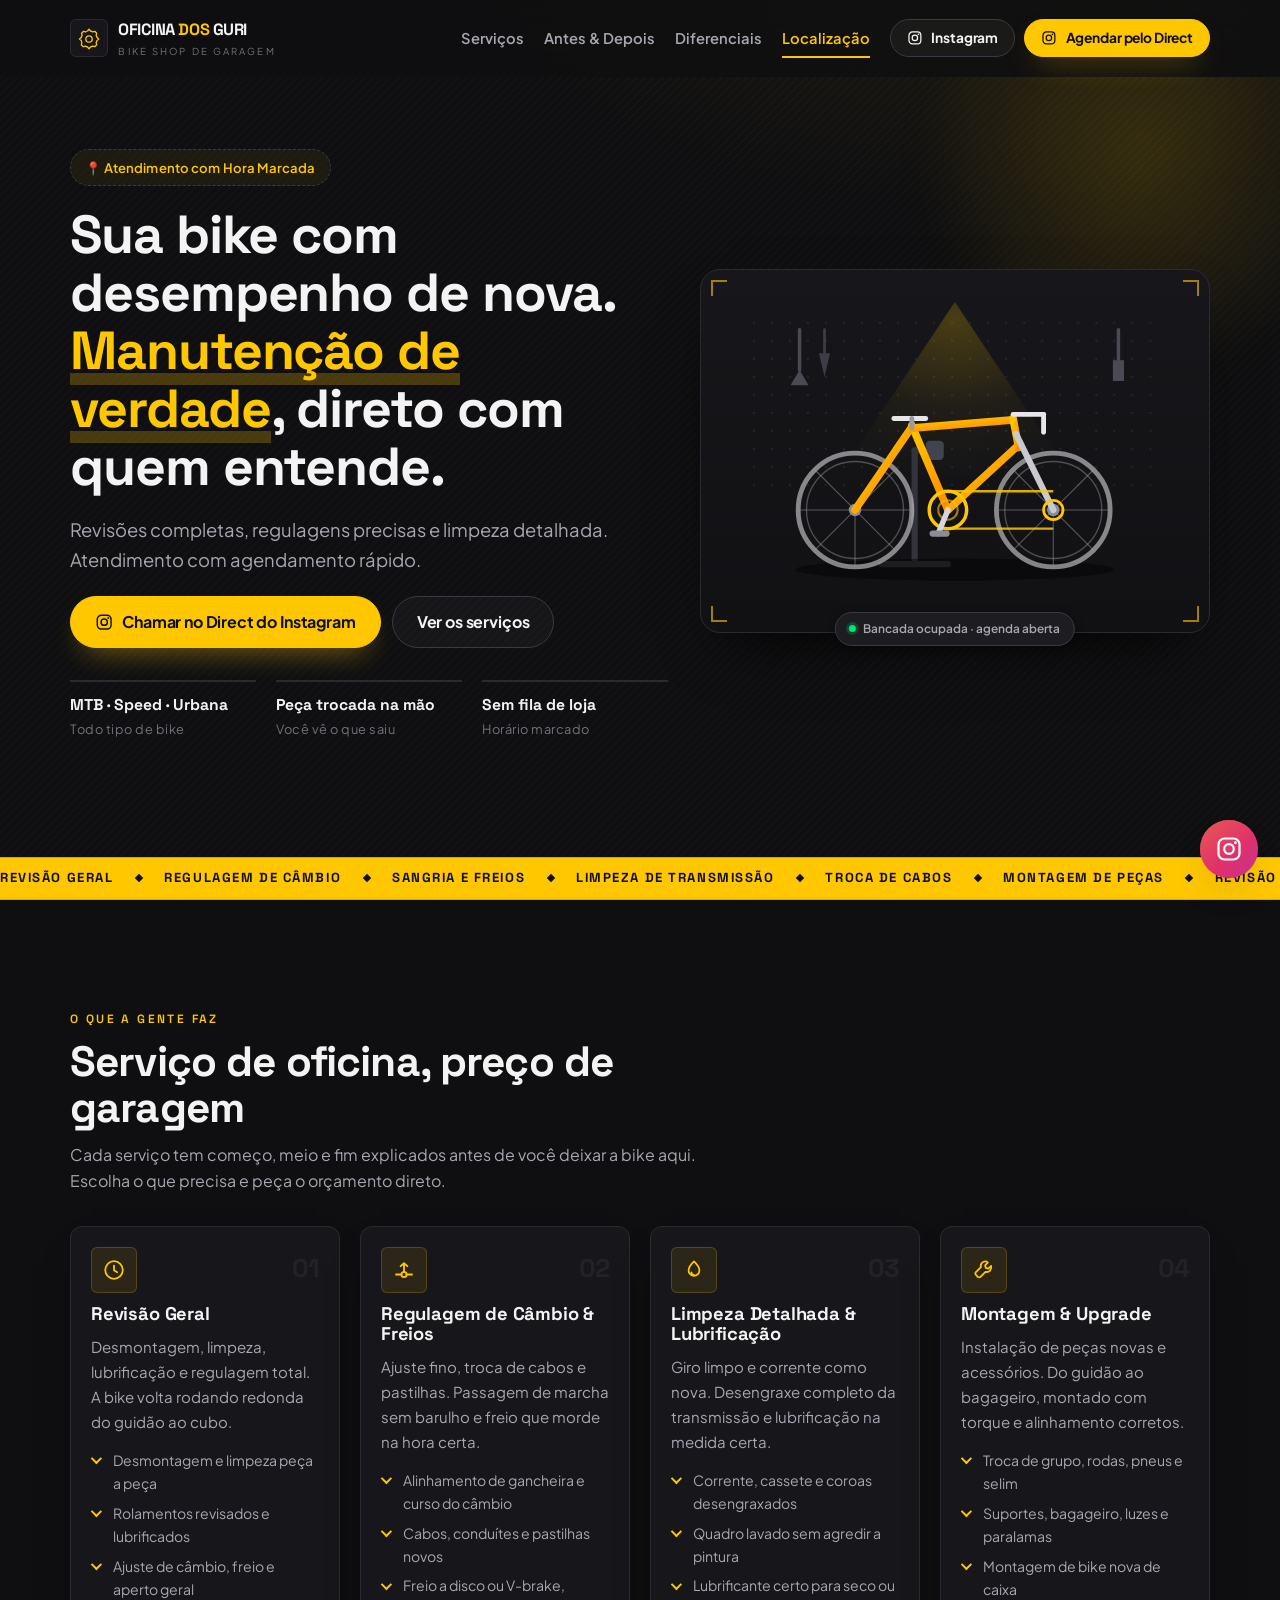
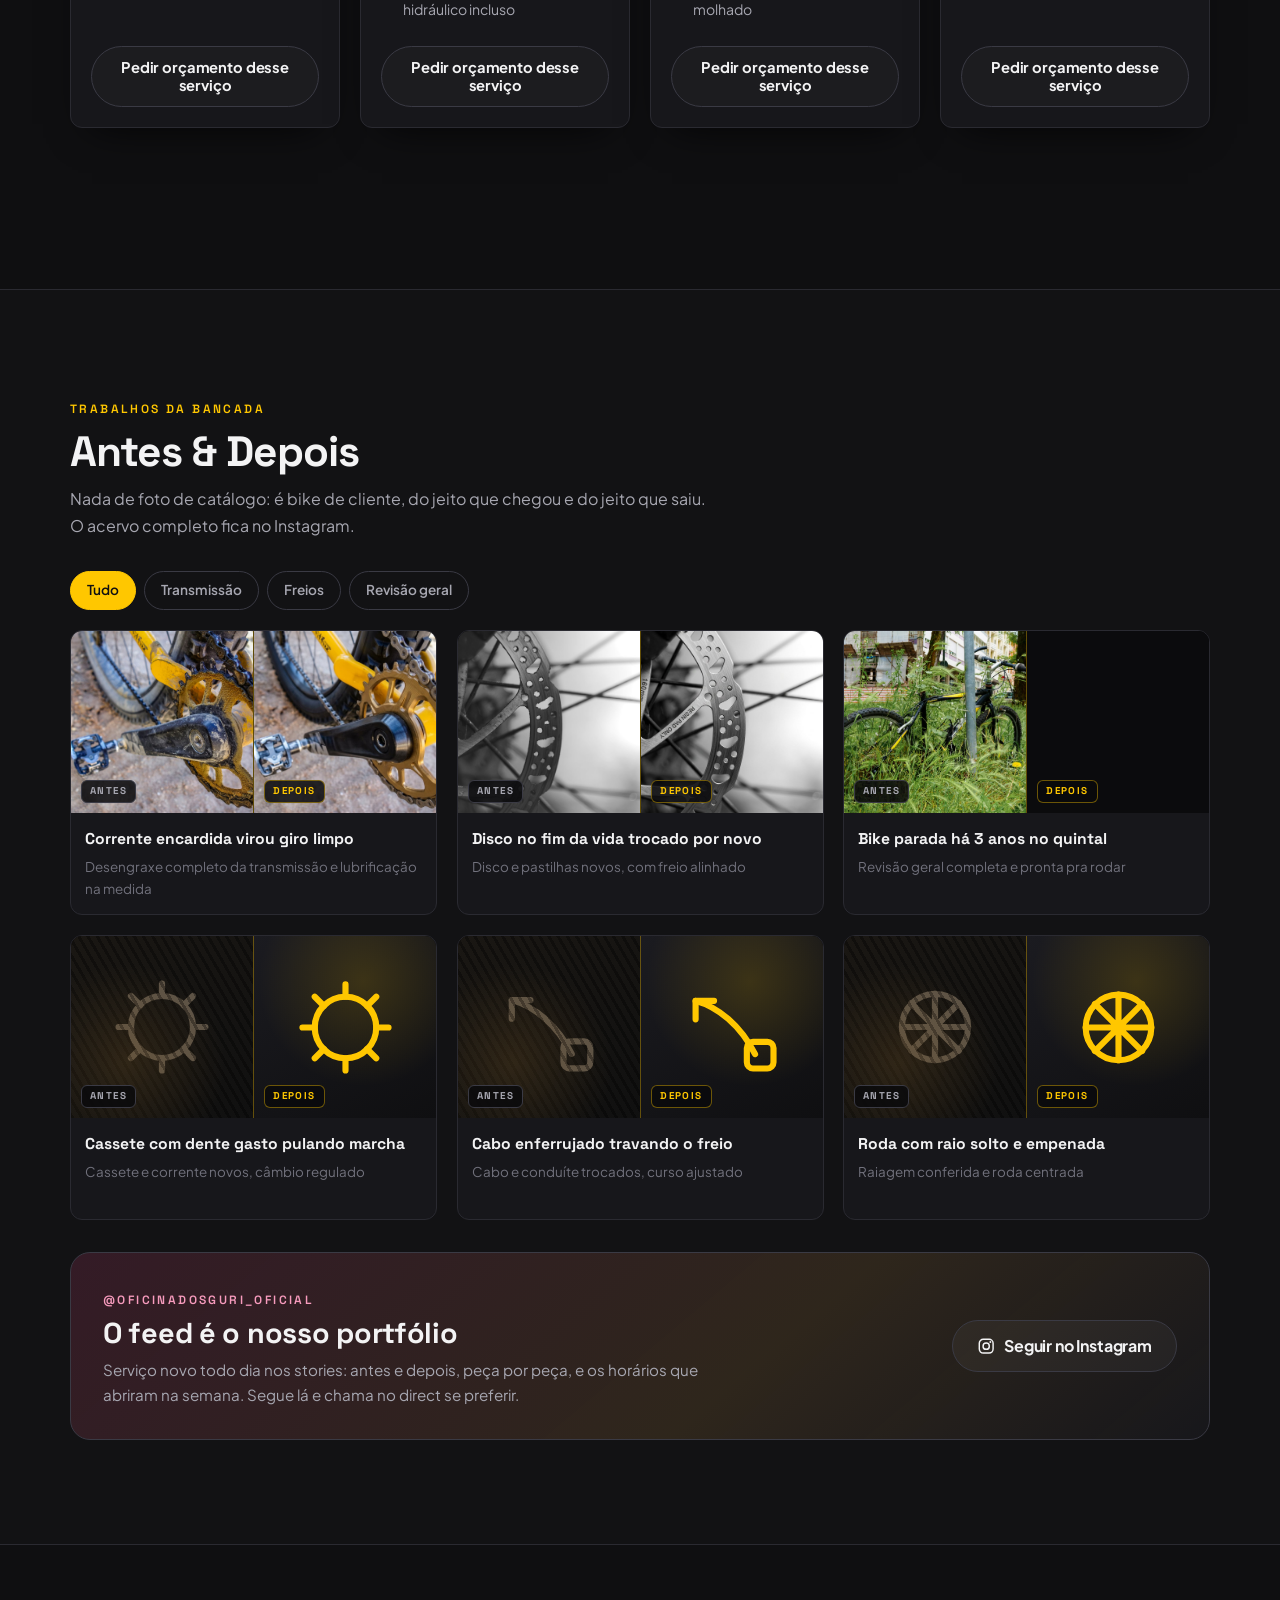
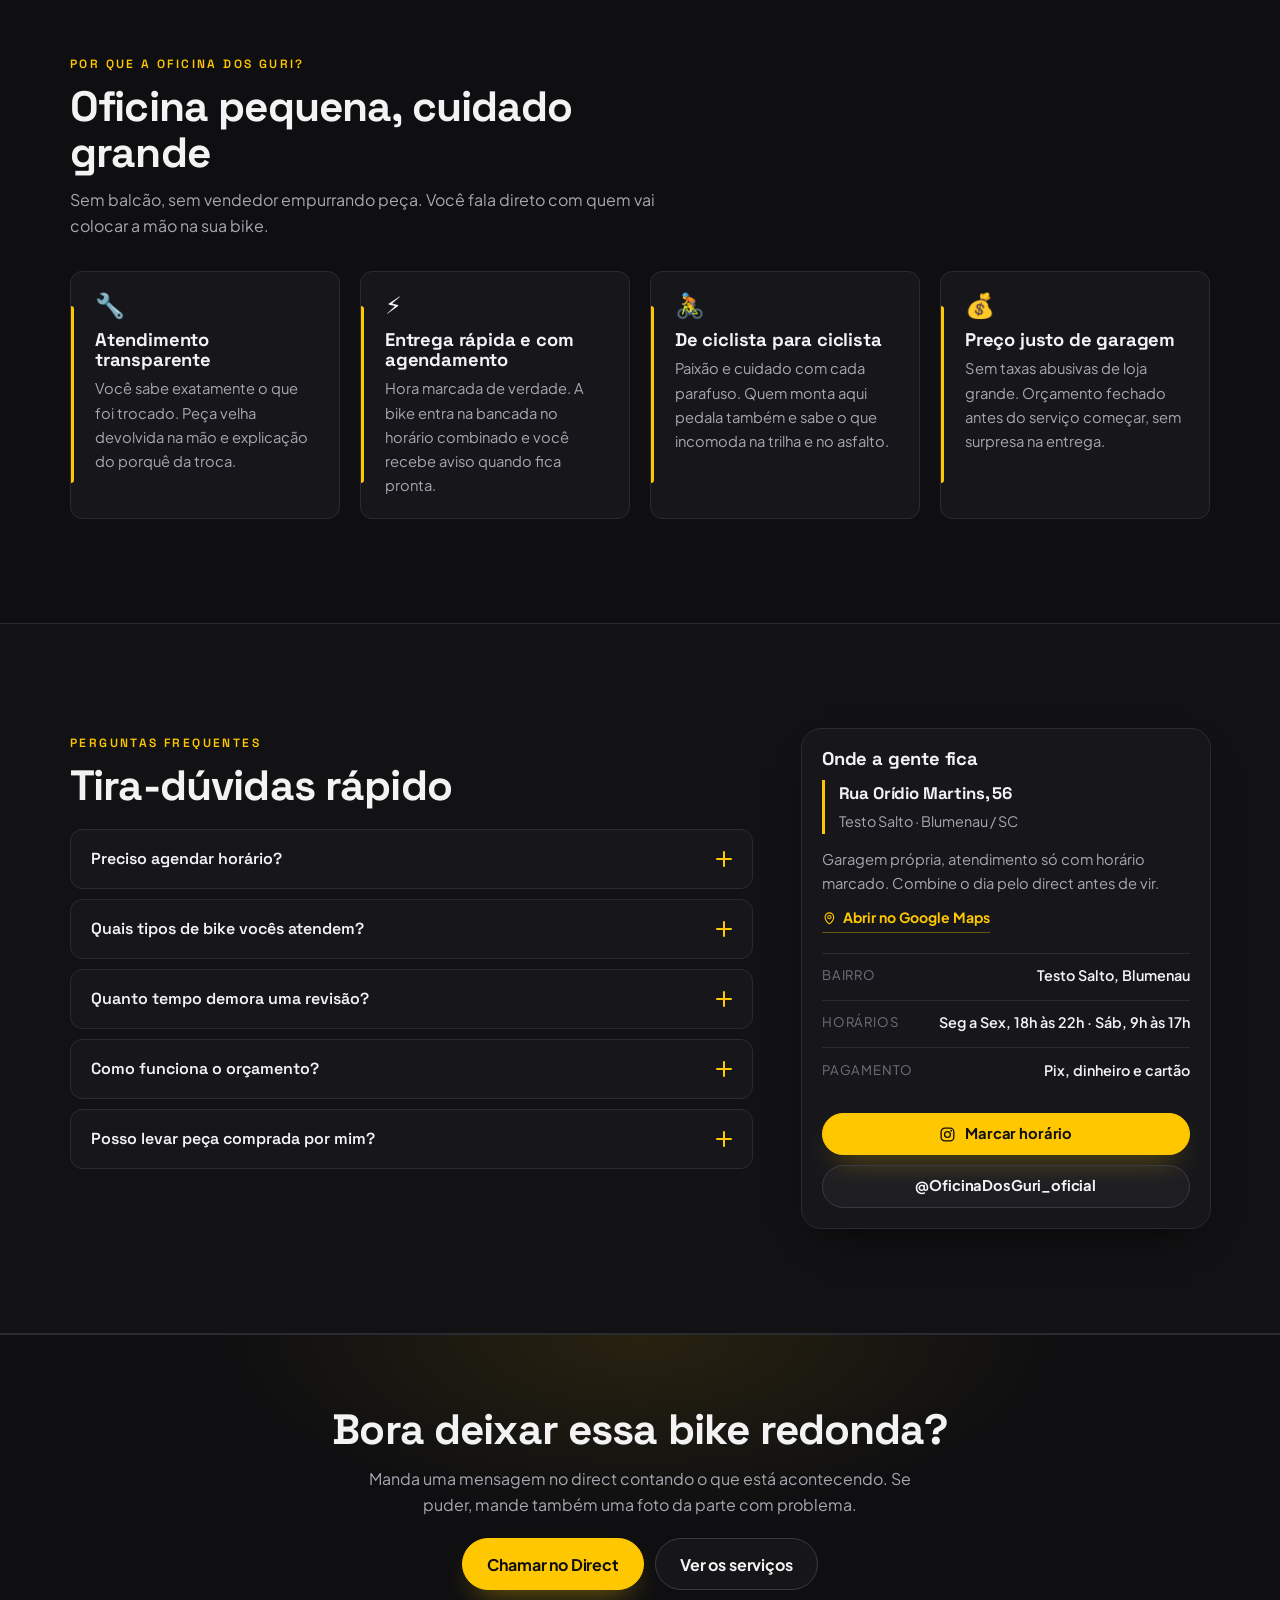
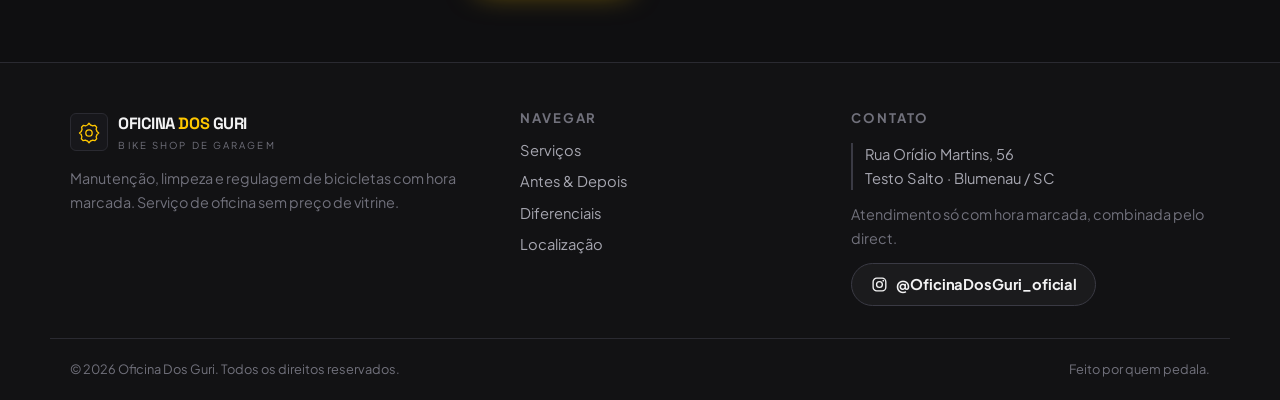
==== commit c6a1d33c: "Padroniza os cards da galeria e usa as fotos da bike restaurada Todos os cards passam a ter o mesmo " ====
--- a/oficina-dos-guri/index.html
+++ b/oficina-dos-guri/index.html
@@ -306,7 +306,7 @@
       <div class="gallery" id="gallery">
 
         <!-- Card com foto real: copie esta estrutura (classe shot--par) e troque os dois <img> para usar outras fotos. -->
-        <figure class="shot shot--par shot--larga" data-cat="transmissao" data-reveal>
+        <figure class="shot shot--par" data-cat="transmissao" data-reveal>
           <div class="shot__frame">
             <div class="ba">
               <div class="ba__half ba__half--before">
@@ -327,7 +327,7 @@
           </figcaption>
         </figure>
 
-        <figure class="shot shot--par" data-cat="freios" data-reveal style="--ba-ratio:2/3; --ba-pos:left">
+        <figure class="shot shot--par" data-cat="freios" data-reveal>
           <div class="shot__frame">
             <div class="ba">
               <div class="ba__half ba__half--before">
@@ -348,15 +348,17 @@
           </figcaption>
         </figure>
 
-        <figure class="shot" data-cat="geral" data-reveal>
+        <figure class="shot shot--par" data-cat="geral" data-reveal>
           <div class="shot__frame">
             <div class="ba">
               <div class="ba__half ba__half--before">
-                <svg viewBox="0 0 120 120" aria-hidden="true"><g fill="none" stroke="currentColor" stroke-width="6" stroke-linecap="round"><circle cx="30" cy="80" r="20"/><circle cx="90" cy="80" r="20"/><path d="M30 80 48 44h26L90 80M48 44h22"/></g></svg>
+                <img class="ba__foto" src="fotos/bike-antes.jpg" width="1400" height="933" loading="lazy" decoding="async"
+                     alt="Mountain bike preta e amarela largada no mato alto, encostada em um poste">
                 <span class="ba__tag">Antes</span>
               </div>
               <div class="ba__half ba__half--after">
-                <svg viewBox="0 0 120 120" aria-hidden="true"><g fill="none" stroke="currentColor" stroke-width="6" stroke-linecap="round"><circle cx="30" cy="80" r="20"/><circle cx="90" cy="80" r="20"/><path d="M30 80 48 44h26L90 80M48 44h22"/></g></svg>
+                <img class="ba__foto" src="fotos/bike-depois.jpg" width="1264" height="843" loading="lazy" decoding="async"
+                     alt="A mesma bike revisada e limpa, apoiada no descanso na calçada">
                 <span class="ba__tag">Depois</span>
               </div>
             </div>
--- a/oficina-dos-guri/style.css
+++ b/oficina-dos-guri/style.css
@@ -464,7 +464,7 @@
 .chip:hover{color:var(--txt);border-color:var(--acc)}
 .chip.is-on{background:var(--acc);border-color:var(--acc);color:var(--ink)}
 
-.gallery{display:grid;gap:var(--s-3)}
+.gallery{display:grid;gap:var(--s-3);grid-auto-rows:1fr}
 .shot{
   margin:0;
   background:var(--surface);
@@ -475,12 +475,12 @@
 }
 .shot.is-hidden{display:none}
 .shot:hover{border-color:var(--line-2)}
-.shot__frame{position:relative;aspect-ratio:4/3;overflow:hidden;background:#0b0b0d}
+.shot__frame{position:relative;aspect-ratio:2/1;overflow:hidden;background:#0b0b0d}
 .shot__img{width:100%;height:100%;object-fit:cover}
 
 .ba{display:grid;grid-template-columns:1fr 1fr;height:100%;transition:transform .5s ease}
 .shot:hover .ba{transform:scale(1.06)}
-.ba__half{position:relative;display:grid;place-items:center;padding:14%}
+.ba__half{position:relative;display:grid;place-items:center;padding:16%}
 .ba__half svg{width:100%;height:auto}
 .ba__half--before{
   background:linear-gradient(150deg,#1a1713,#101010);
@@ -519,16 +519,12 @@
   color:var(--txt-2);
 }
 .ba__half--after .ba__tag{color:var(--acc);border-color:rgba(255,199,0,.4)}
-/* cards com fotos reais; --ba-ratio guarda o formato do par de fotos */
-.ba__foto{width:100%;height:100%;object-fit:cover;object-position:var(--ba-pos, center);display:block}
-.shot--par .shot__frame{aspect-ratio:auto}
-.shot--par .ba{grid-template-columns:1fr 1fr}
-.shot--par .ba__half{padding:0;aspect-ratio:var(--ba-ratio, 7/8);background:#0b0b0d}
+/* cards com fotos reais: a foto preenche a metade inteira e o excesso é
+   cortado pelo centro. Vale para foto deitada, em pé ou quadrada, sem
+   ajuste por card. A posição absoluta impede que a foto estique a metade. */
+.ba__foto{position:absolute;inset:0;width:100%;height:100%;object-fit:cover;display:block}
+.shot--par .ba__half{padding:0;overflow:hidden;background:#0b0b0d}
 .shot--par .ba__half::after{display:none}
-/* fotos deitadas: o card ocupa a linha inteira e empilha no celular */
-.shot--larga{--ba-ratio:3/2}
-.shot--larga .ba{grid-template-columns:1fr}
-.shot--larga .ba__half--after{border-left:0;border-top:1px solid rgba(255,199,0,.4)}
 
 .shot figcaption{display:grid;gap:.15rem;padding:var(--s-2)}
 .shot figcaption strong{font-family:'Space Grotesk',sans-serif;font-size:.98rem}
@@ -777,9 +773,6 @@
 /* ---------- 15. BREAKPOINTS ---------- */
 @media (min-width:600px){
   .cards,.gallery,.perks{grid-template-columns:repeat(2,1fr)}
-  .shot--larga{grid-column:1 / -1}
-  .shot--larga .ba{grid-template-columns:1fr 1fr}
-  .shot--larga .ba__half--after{border-top:0;border-left:1px solid rgba(255,199,0,.4)}
   .hero__facts{grid-template-columns:repeat(3,1fr);gap:var(--s-3);border-top:0}
   .hero__facts li{border-bottom:0;border-top:2px solid var(--line);padding-top:.7rem}
   .ig-cta{padding:var(--s-4)}
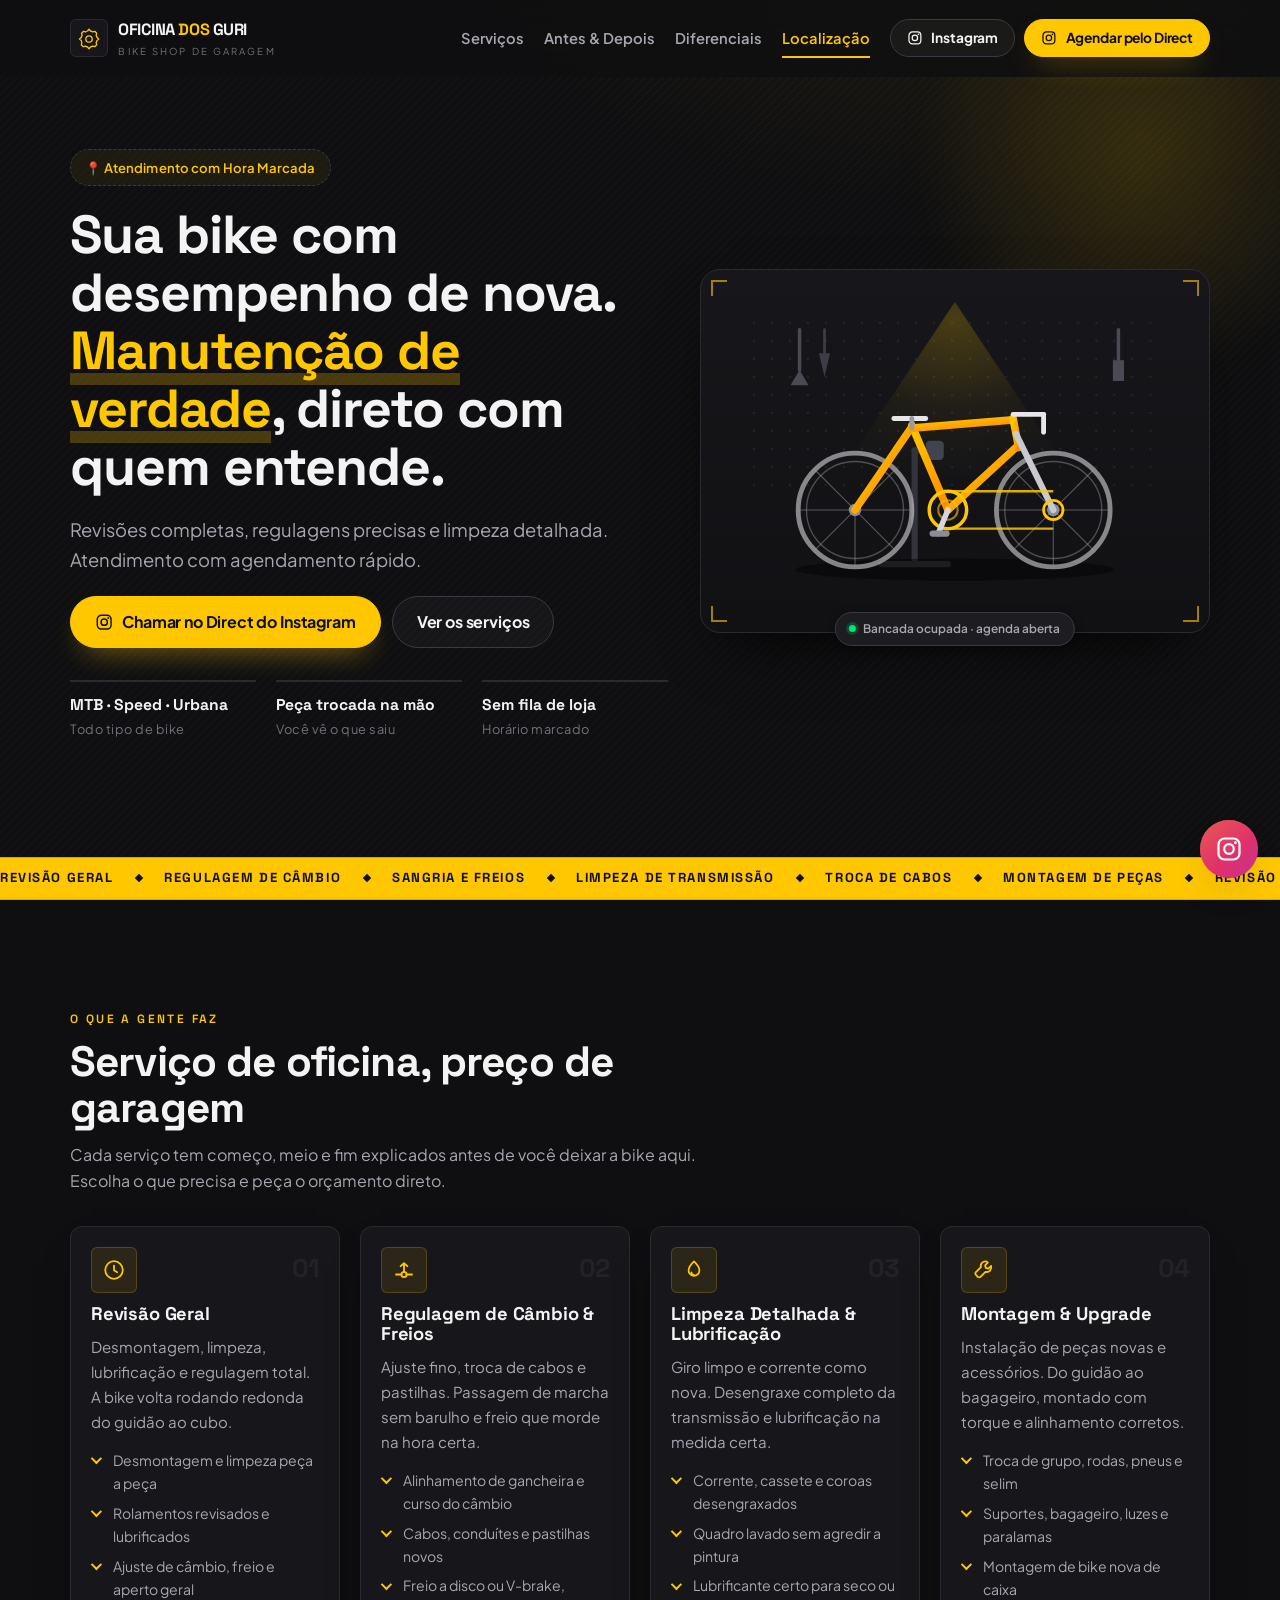
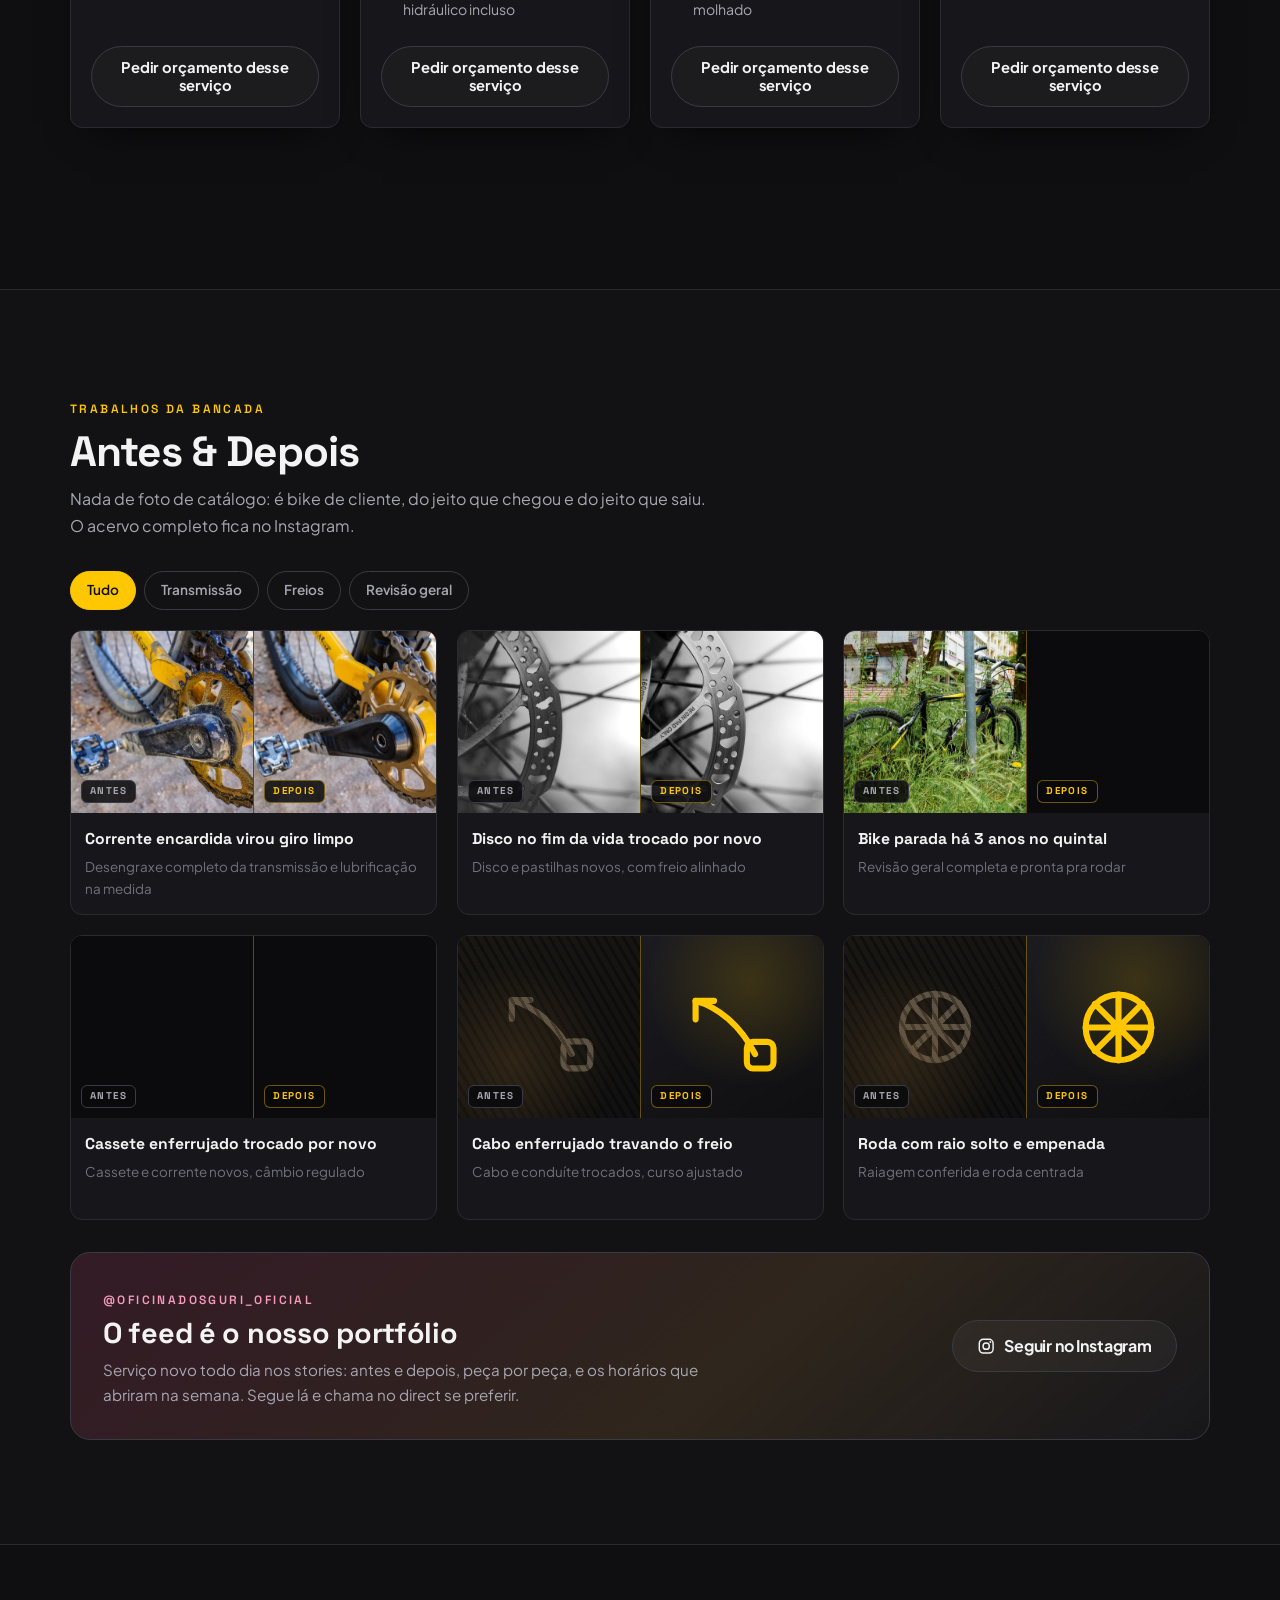
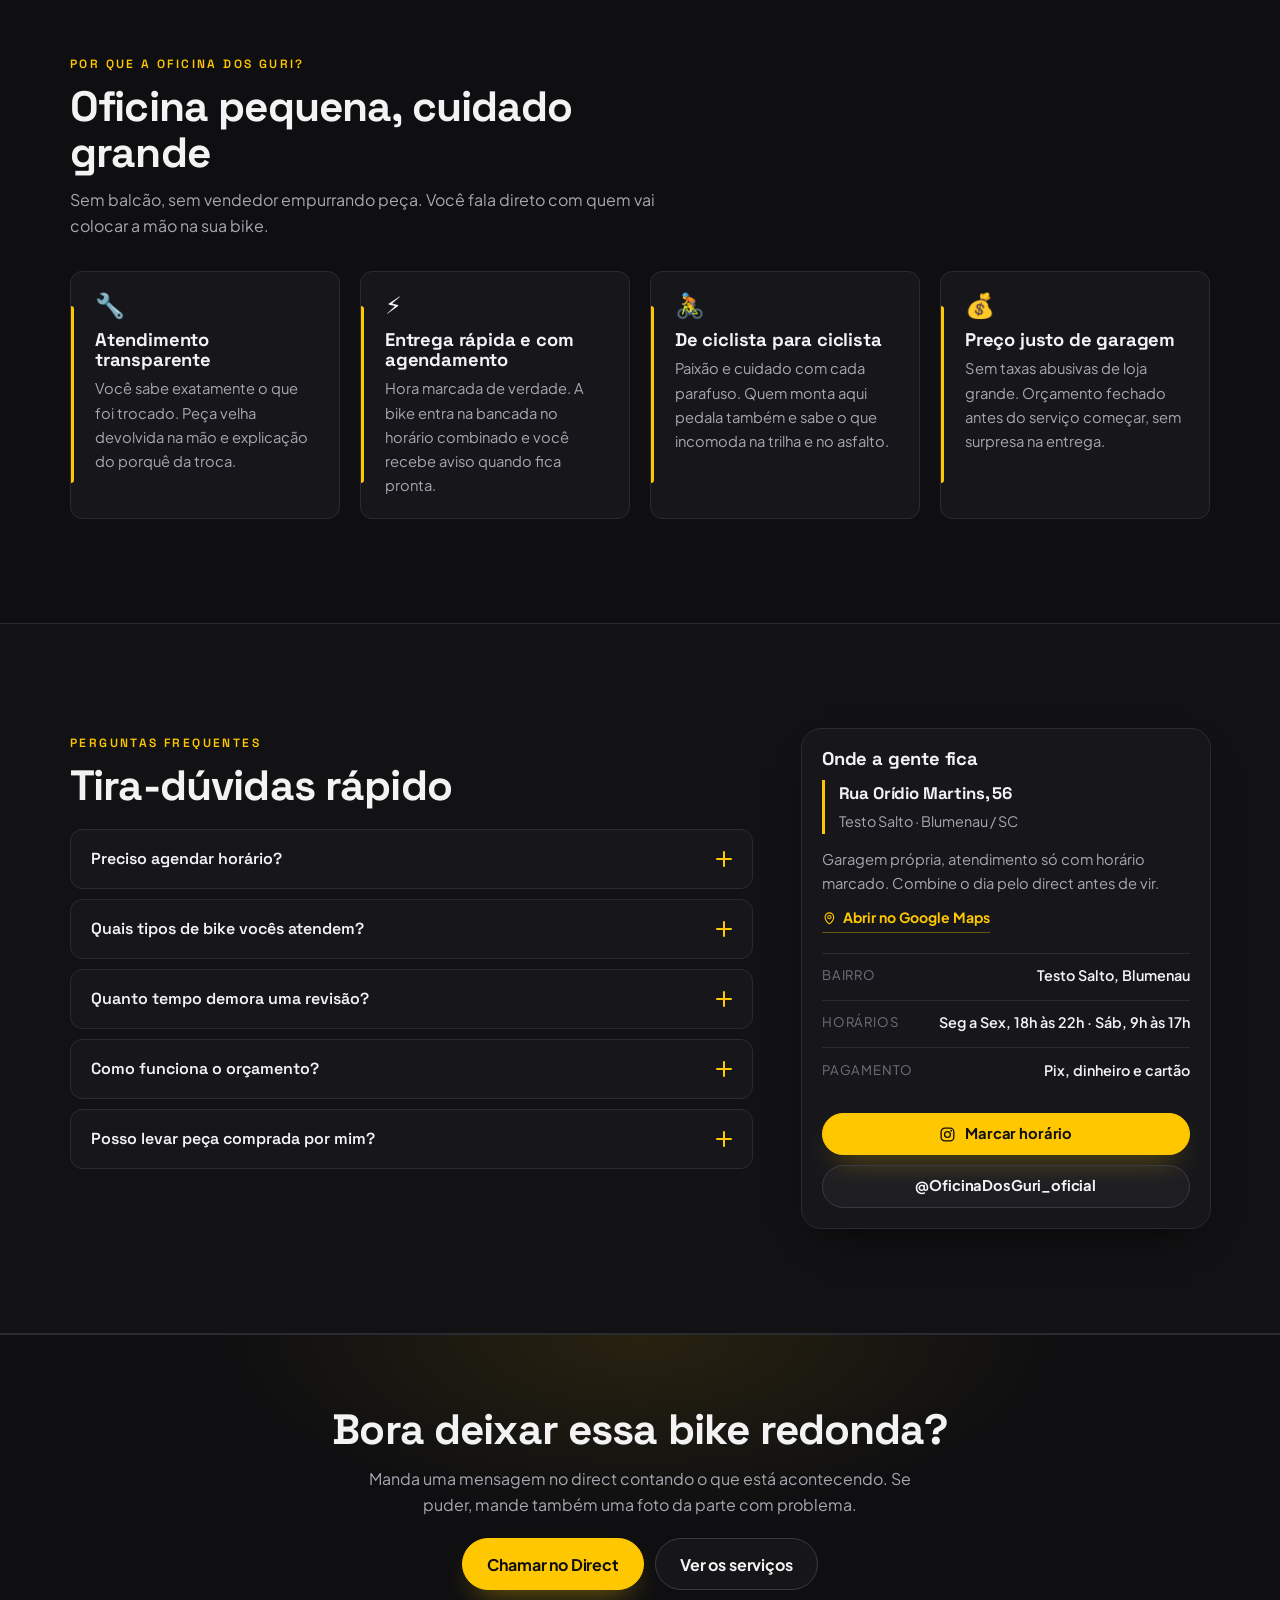
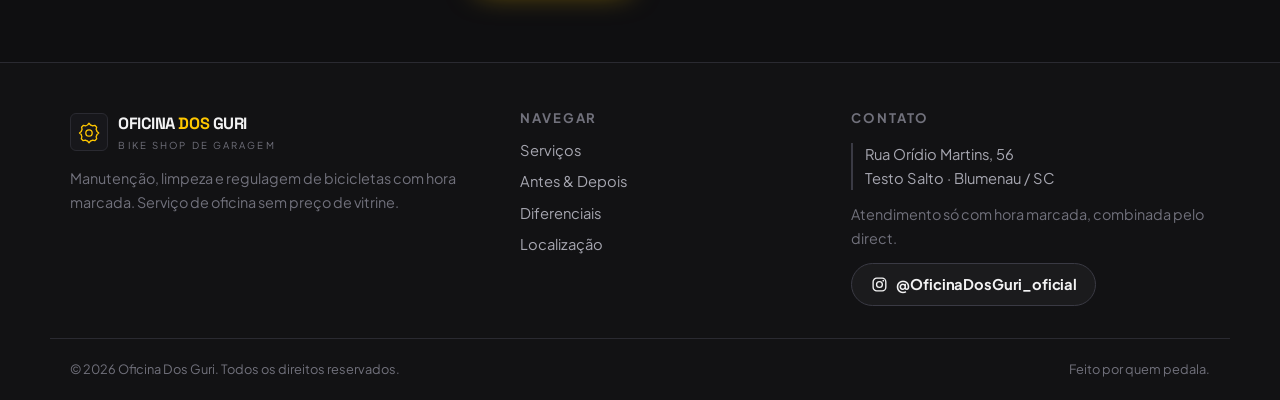
==== commit 0408588c: "Usa as fotos reais do cassete no quarto card da galeria Par enviado pelo cliente, reduzido para 1400" ====
--- a/oficina-dos-guri/index.html
+++ b/oficina-dos-guri/index.html
@@ -369,21 +369,23 @@
           </figcaption>
         </figure>
 
-        <figure class="shot" data-cat="transmissao" data-reveal>
+        <figure class="shot shot--par" data-cat="transmissao" data-reveal>
           <div class="shot__frame">
             <div class="ba">
               <div class="ba__half ba__half--before">
-                <svg viewBox="0 0 120 120" aria-hidden="true"><g fill="none" stroke="currentColor" stroke-width="6"><circle cx="60" cy="60" r="30"/><path d="M60 30v-12M90 60h12M60 90v12M30 60H18M81 39l9-9M81 81l9 9M39 81l-9 9M39 39l-9-9" stroke-linecap="round"/></g></svg>
+                <img class="ba__foto" src="fotos/cassete-antes.jpg" width="1400" height="927" loading="lazy" decoding="async"
+                     alt="Cassete tomado pela ferrugem, com o protetor de raios rachado">
                 <span class="ba__tag">Antes</span>
               </div>
               <div class="ba__half ba__half--after">
-                <svg viewBox="0 0 120 120" aria-hidden="true"><g fill="none" stroke="currentColor" stroke-width="6"><circle cx="60" cy="60" r="30"/><path d="M60 30v-12M90 60h12M60 90v12M30 60H18M81 39l9-9M81 81l9 9M39 81l-9 9M39 39l-9-9" stroke-linecap="round"/></g></svg>
+                <img class="ba__foto" src="fotos/cassete-depois.jpg" width="1257" height="832" loading="lazy" decoding="async"
+                     alt="Cassete e corrente novos montados na roda, na bancada da oficina">
                 <span class="ba__tag">Depois</span>
               </div>
             </div>
           </div>
           <figcaption>
-            <strong>Cassete com dente gasto pulando marcha</strong>
+            <strong>Cassete enferrujado trocado por novo</strong>
             <span>Cassete e corrente novos, câmbio regulado</span>
           </figcaption>
         </figure>
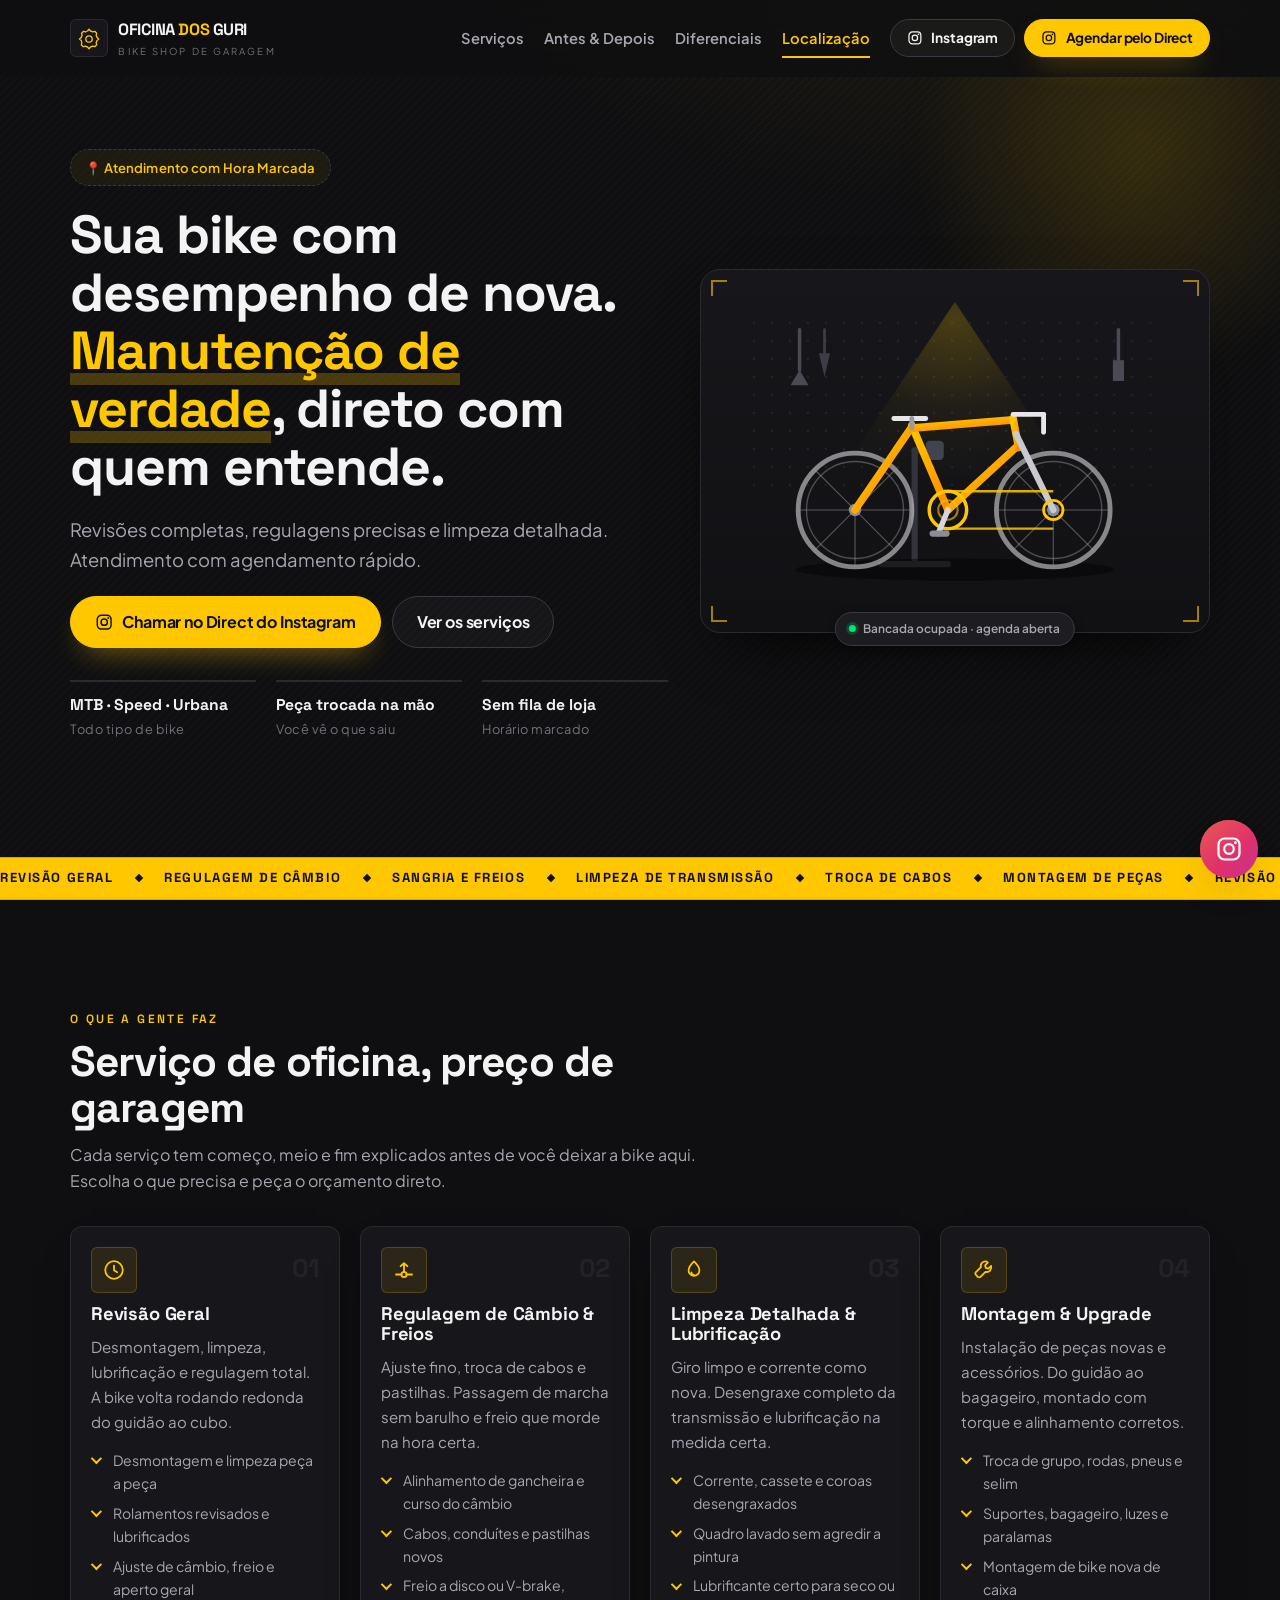
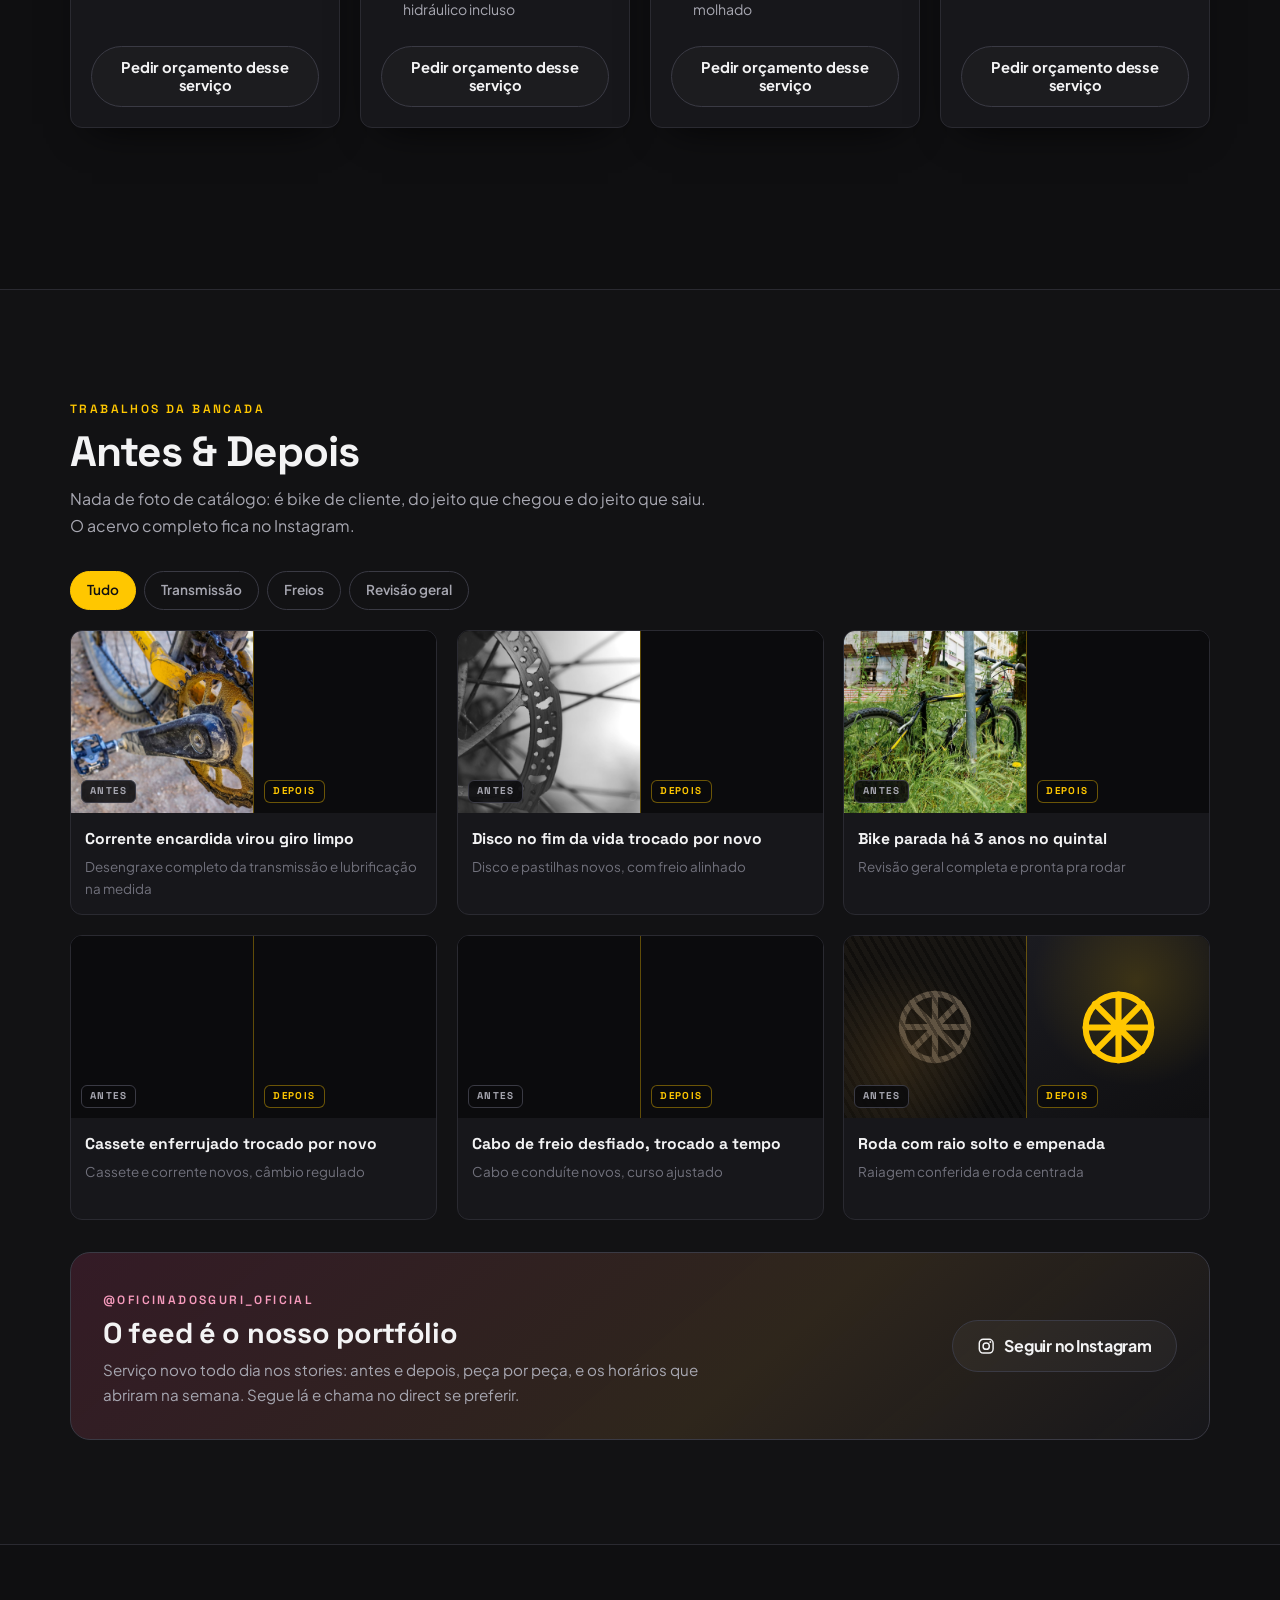
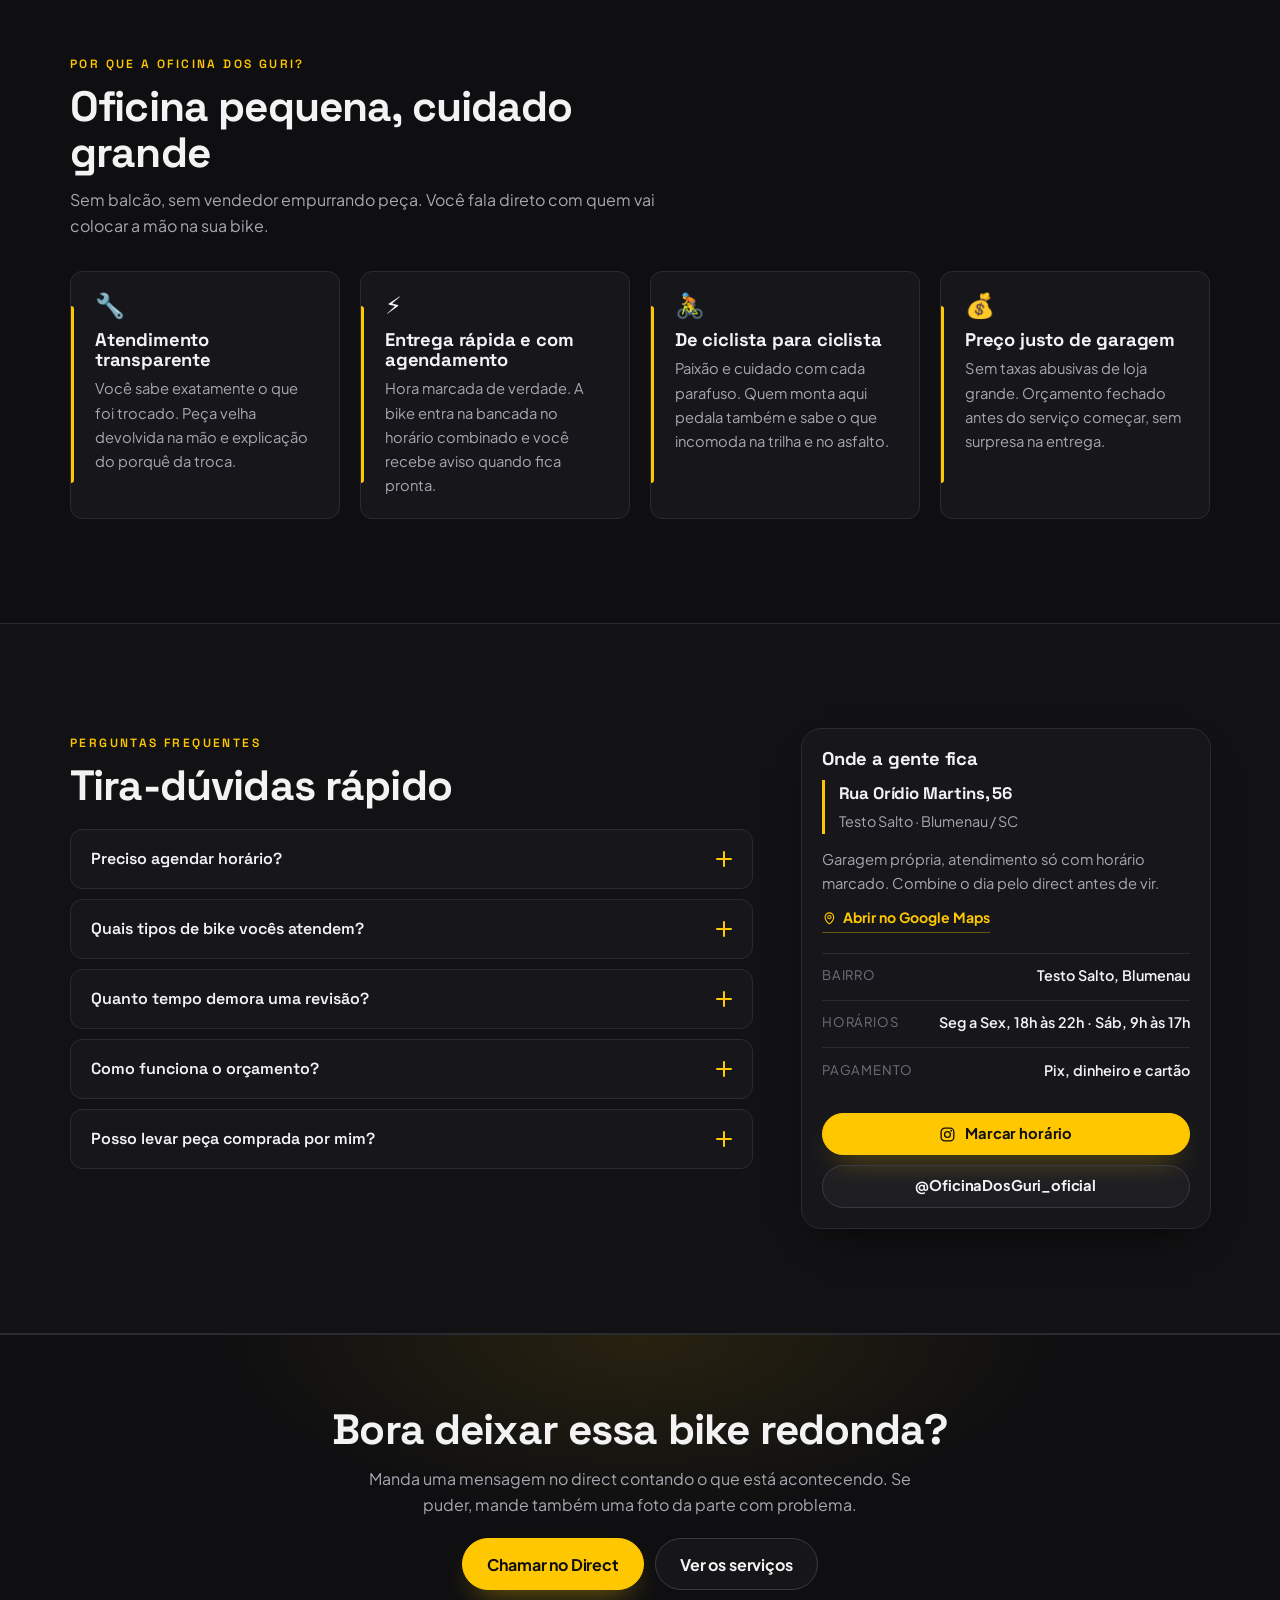
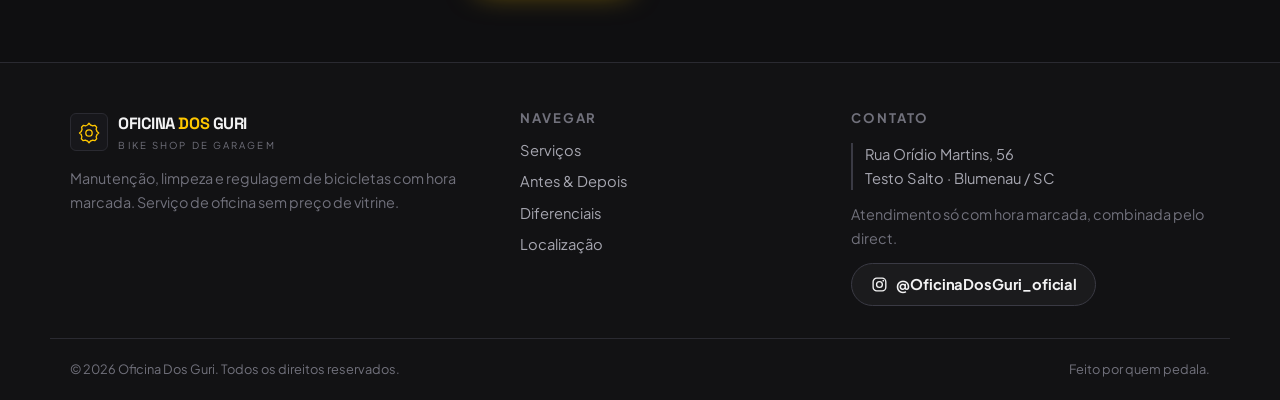
==== commit 77154759: "Usa as fotos reais do cabo de freio no quinto card da galeria Par enviado pelo cliente. A base das d" ====
--- a/oficina-dos-guri/index.html
+++ b/oficina-dos-guri/index.html
@@ -390,22 +390,24 @@
           </figcaption>
         </figure>
 
-        <figure class="shot" data-cat="freios" data-reveal>
+        <figure class="shot shot--par" data-cat="freios" data-reveal>
           <div class="shot__frame">
             <div class="ba">
               <div class="ba__half ba__half--before">
-                <svg viewBox="0 0 120 120" aria-hidden="true"><g fill="none" stroke="currentColor" stroke-width="6" stroke-linecap="round"><path d="M24 34c22 6 44 24 58 52"/><path d="M24 34h18M24 34v18"/><rect x="74" y="74" width="26" height="26" rx="6"/></g></svg>
+                <img class="ba__foto" src="fotos/cabo-antes.jpg" width="843" height="1100" loading="lazy" decoding="async"
+                     alt="Ponta do cabo de freio desfiada junto à manete, com os fios de aço soltos">
                 <span class="ba__tag">Antes</span>
               </div>
               <div class="ba__half ba__half--after">
-                <svg viewBox="0 0 120 120" aria-hidden="true"><g fill="none" stroke="currentColor" stroke-width="6" stroke-linecap="round"><path d="M24 34c22 6 44 24 58 52"/><path d="M24 34h18M24 34v18"/><rect x="74" y="74" width="26" height="26" rx="6"/></g></svg>
+                <img class="ba__foto" src="fotos/cabo-depois.jpg" width="900" height="1175" loading="lazy" decoding="async"
+                     alt="Cabo de freio novo instalado na manete, com a ponta acabada e o curso ajustado">
                 <span class="ba__tag">Depois</span>
               </div>
             </div>
           </div>
           <figcaption>
-            <strong>Cabo enferrujado travando o freio</strong>
-            <span>Cabo e conduíte trocados, curso ajustado</span>
+            <strong>Cabo de freio desfiado, trocado a tempo</strong>
+            <span>Cabo e conduíte novos, curso ajustado</span>
           </figcaption>
         </figure>
 
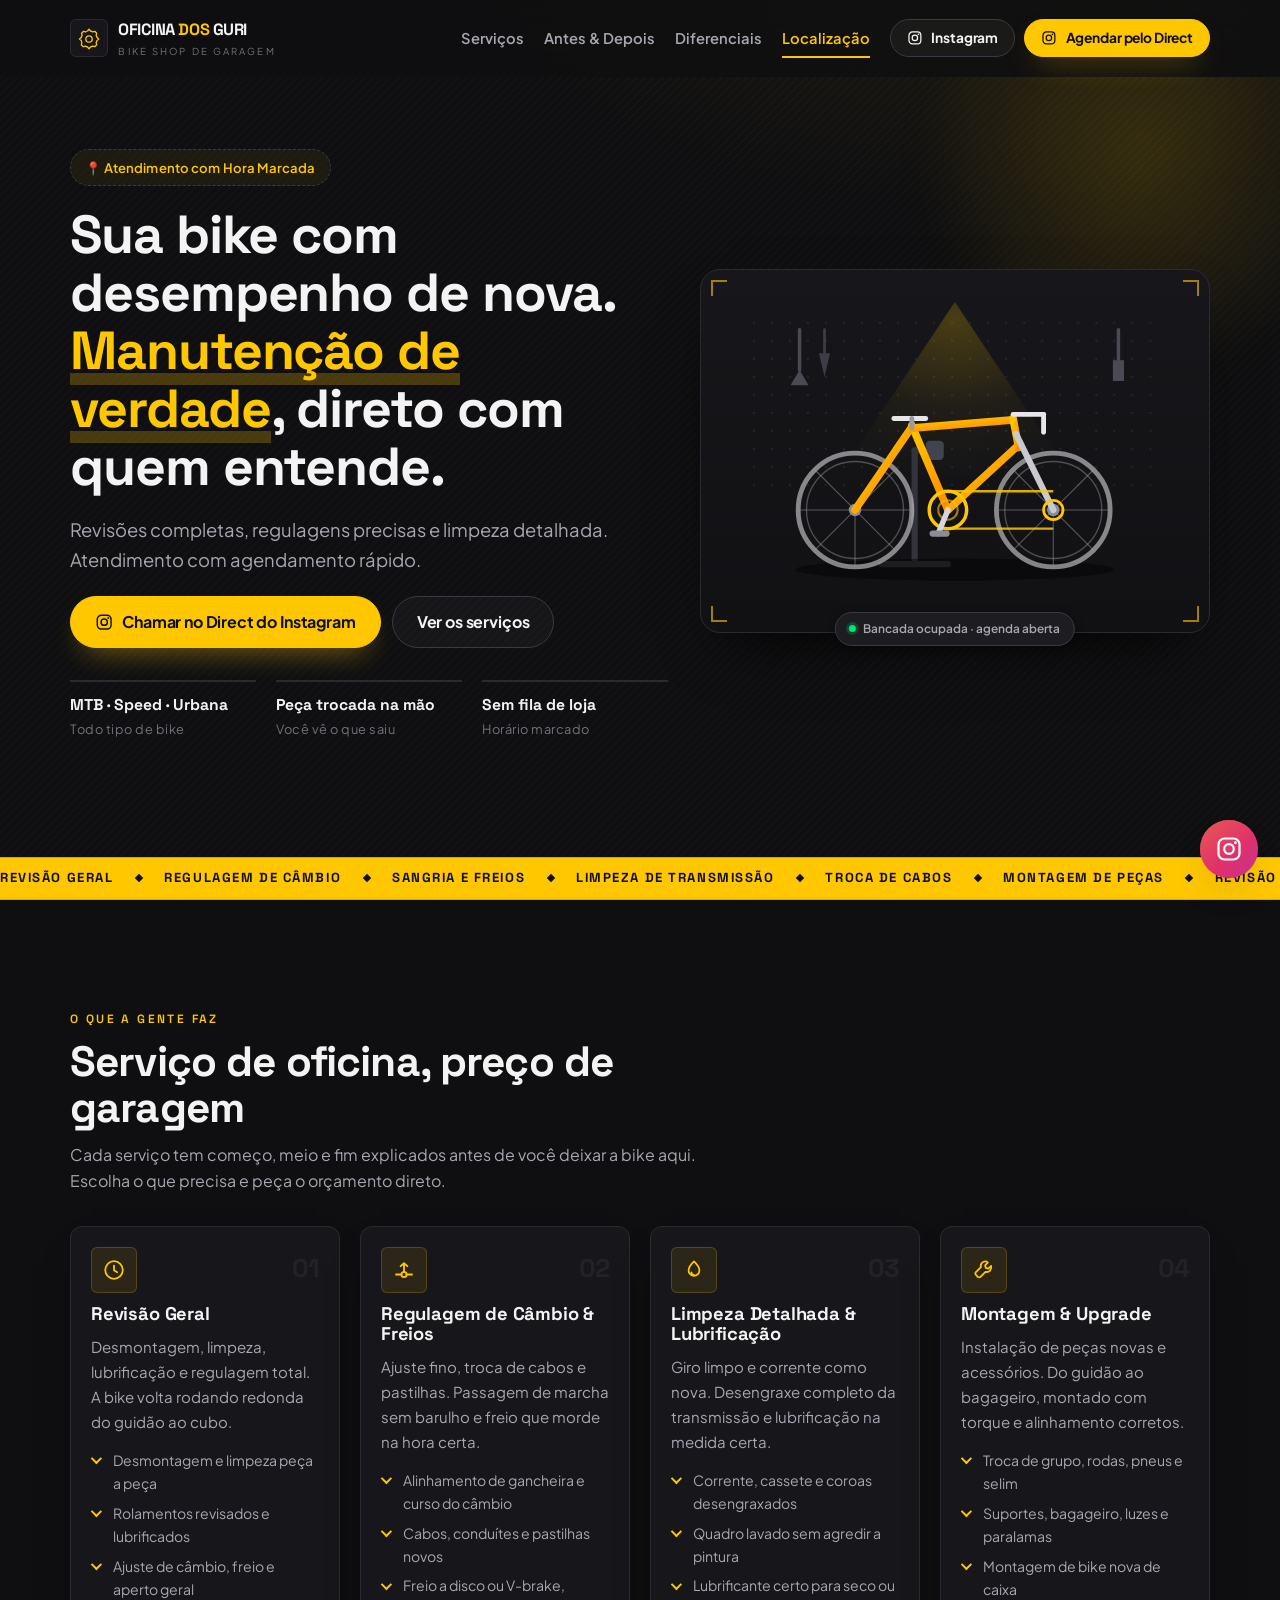
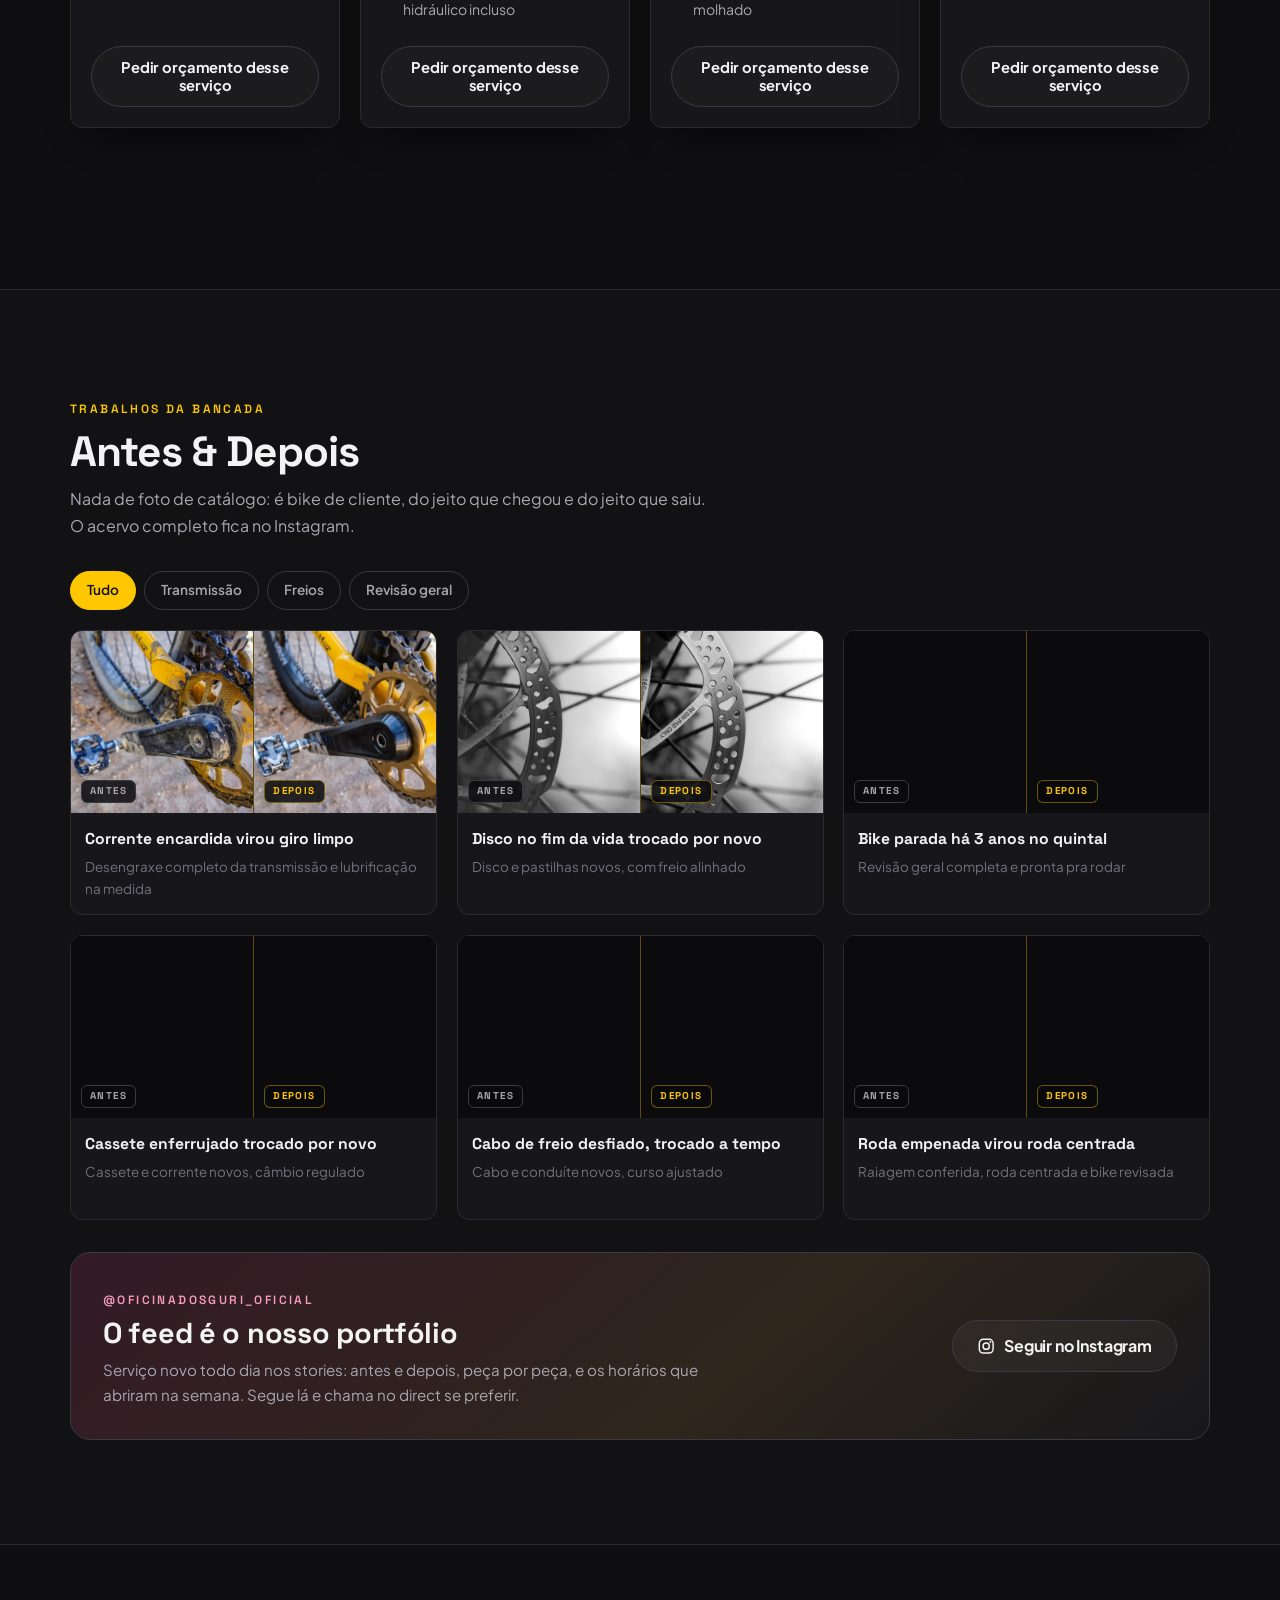
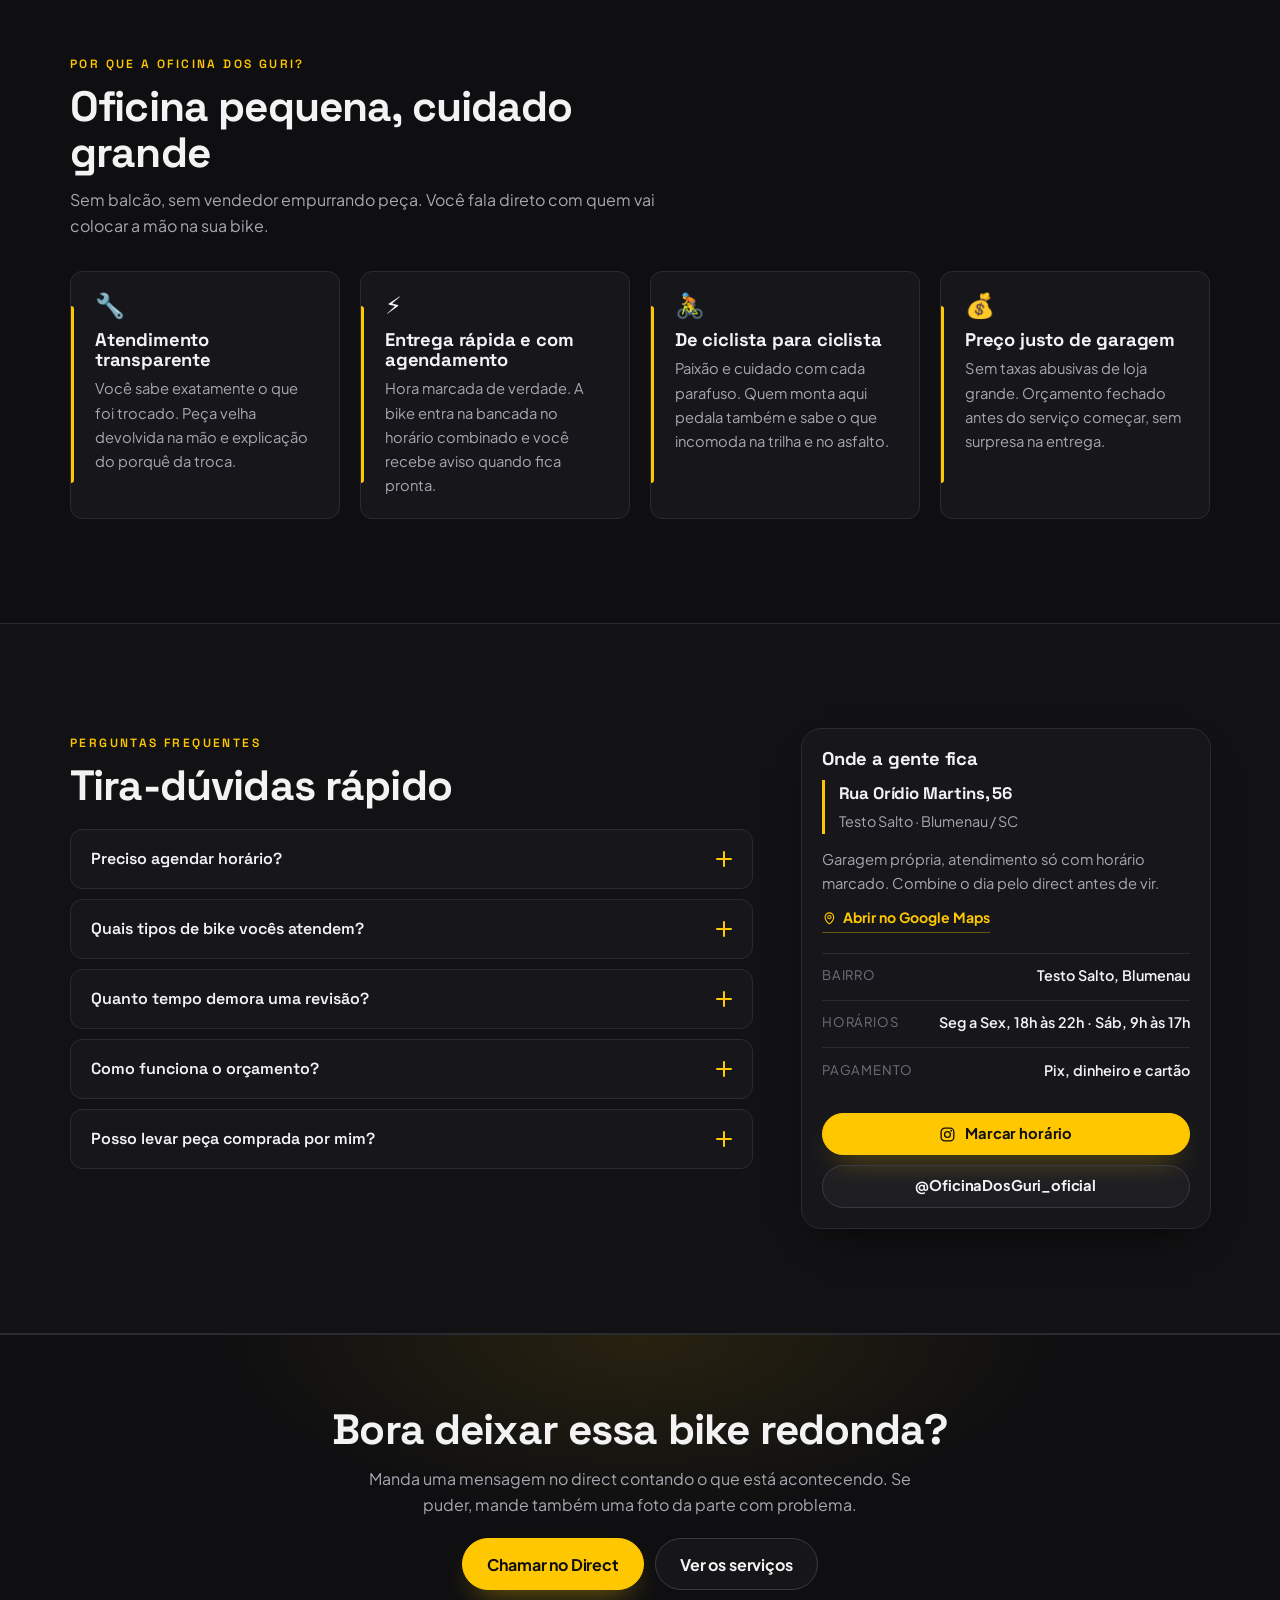
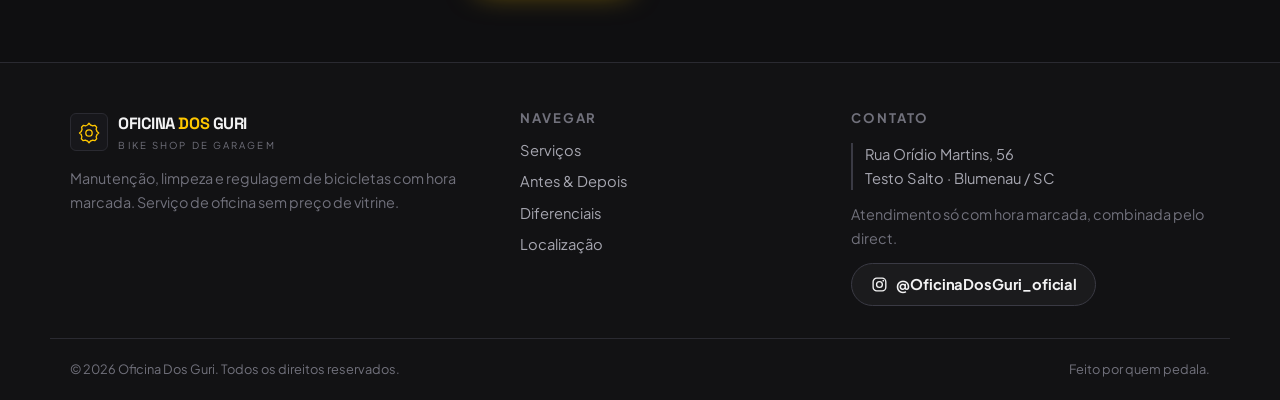
==== commit 68a6b435: "Usa as fotos reais da roda e completa a galeria Sexto e último par de fotos. Sem adesivo dessa vez, " ====
--- a/oficina-dos-guri/index.html
+++ b/oficina-dos-guri/index.html
@@ -411,22 +411,24 @@
           </figcaption>
         </figure>
 
-        <figure class="shot" data-cat="geral" data-reveal>
+        <figure class="shot shot--par" data-cat="geral" data-reveal>
           <div class="shot__frame">
             <div class="ba">
               <div class="ba__half ba__half--before">
-                <svg viewBox="0 0 120 120" aria-hidden="true"><g fill="none" stroke="currentColor" stroke-width="6" stroke-linecap="round"><circle cx="60" cy="60" r="32"/><path d="M60 28v64M28 60h64M37 37l46 46M83 37 37 83"/></g></svg>
+                <img class="ba__foto" src="fotos/roda-antes.jpg" width="900" height="1350" loading="lazy" decoding="async" style="object-position:center 72%"
+                     alt="Bicicleta caída no bicicletário com a roda dianteira empenada e o pneu murcho">
                 <span class="ba__tag">Antes</span>
               </div>
               <div class="ba__half ba__half--after">
-                <svg viewBox="0 0 120 120" aria-hidden="true"><g fill="none" stroke="currentColor" stroke-width="6" stroke-linecap="round"><circle cx="60" cy="60" r="32"/><path d="M60 28v64M28 60h64M37 37l46 46M83 37 37 83"/></g></svg>
+                <img class="ba__foto" src="fotos/roda-depois.jpg" width="843" height="1264" loading="lazy" decoding="async"
+                     alt="A mesma bicicleta em pé, com a roda dianteira centrada e pronta para rodar">
                 <span class="ba__tag">Depois</span>
               </div>
             </div>
           </div>
           <figcaption>
-            <strong>Roda com raio solto e empenada</strong>
-            <span>Raiagem conferida e roda centrada</span>
+            <strong>Roda empenada virou roda centrada</strong>
+            <span>Raiagem conferida, roda centrada e bike revisada</span>
           </figcaption>
         </figure>
 
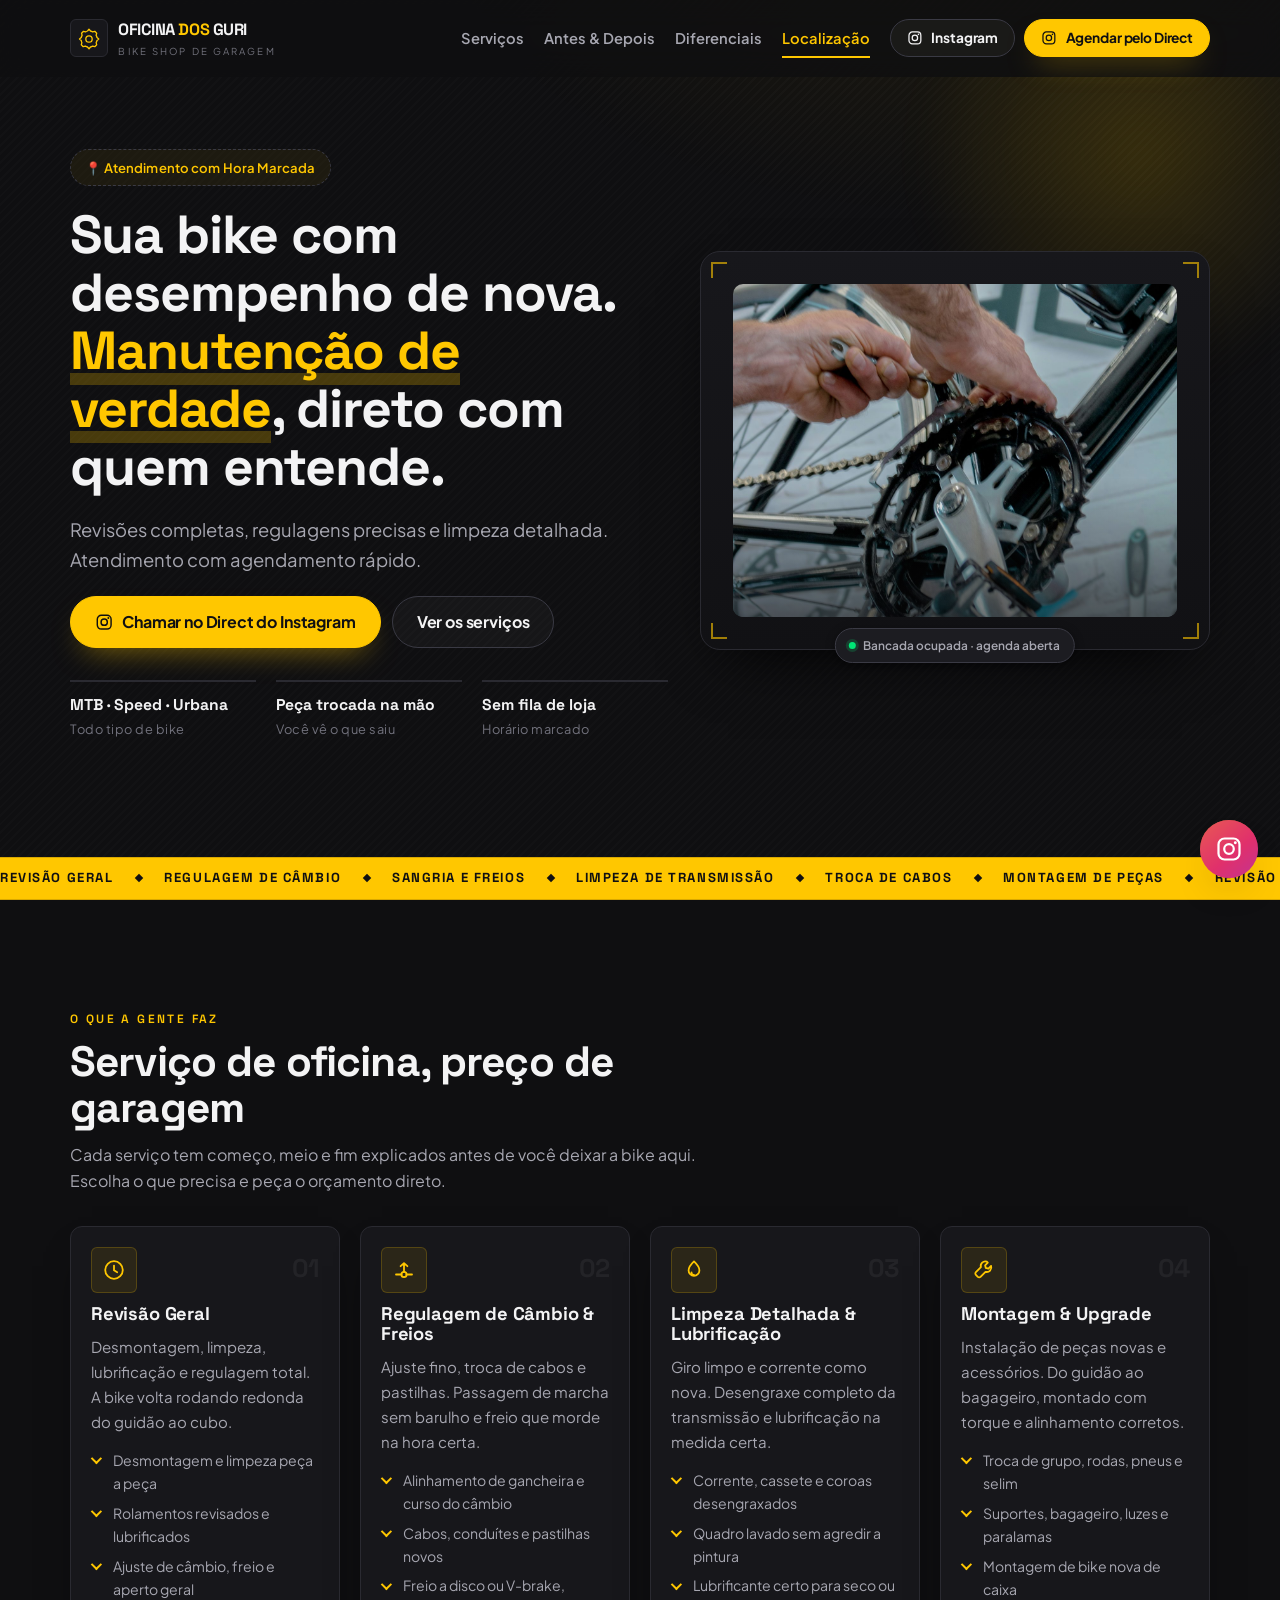
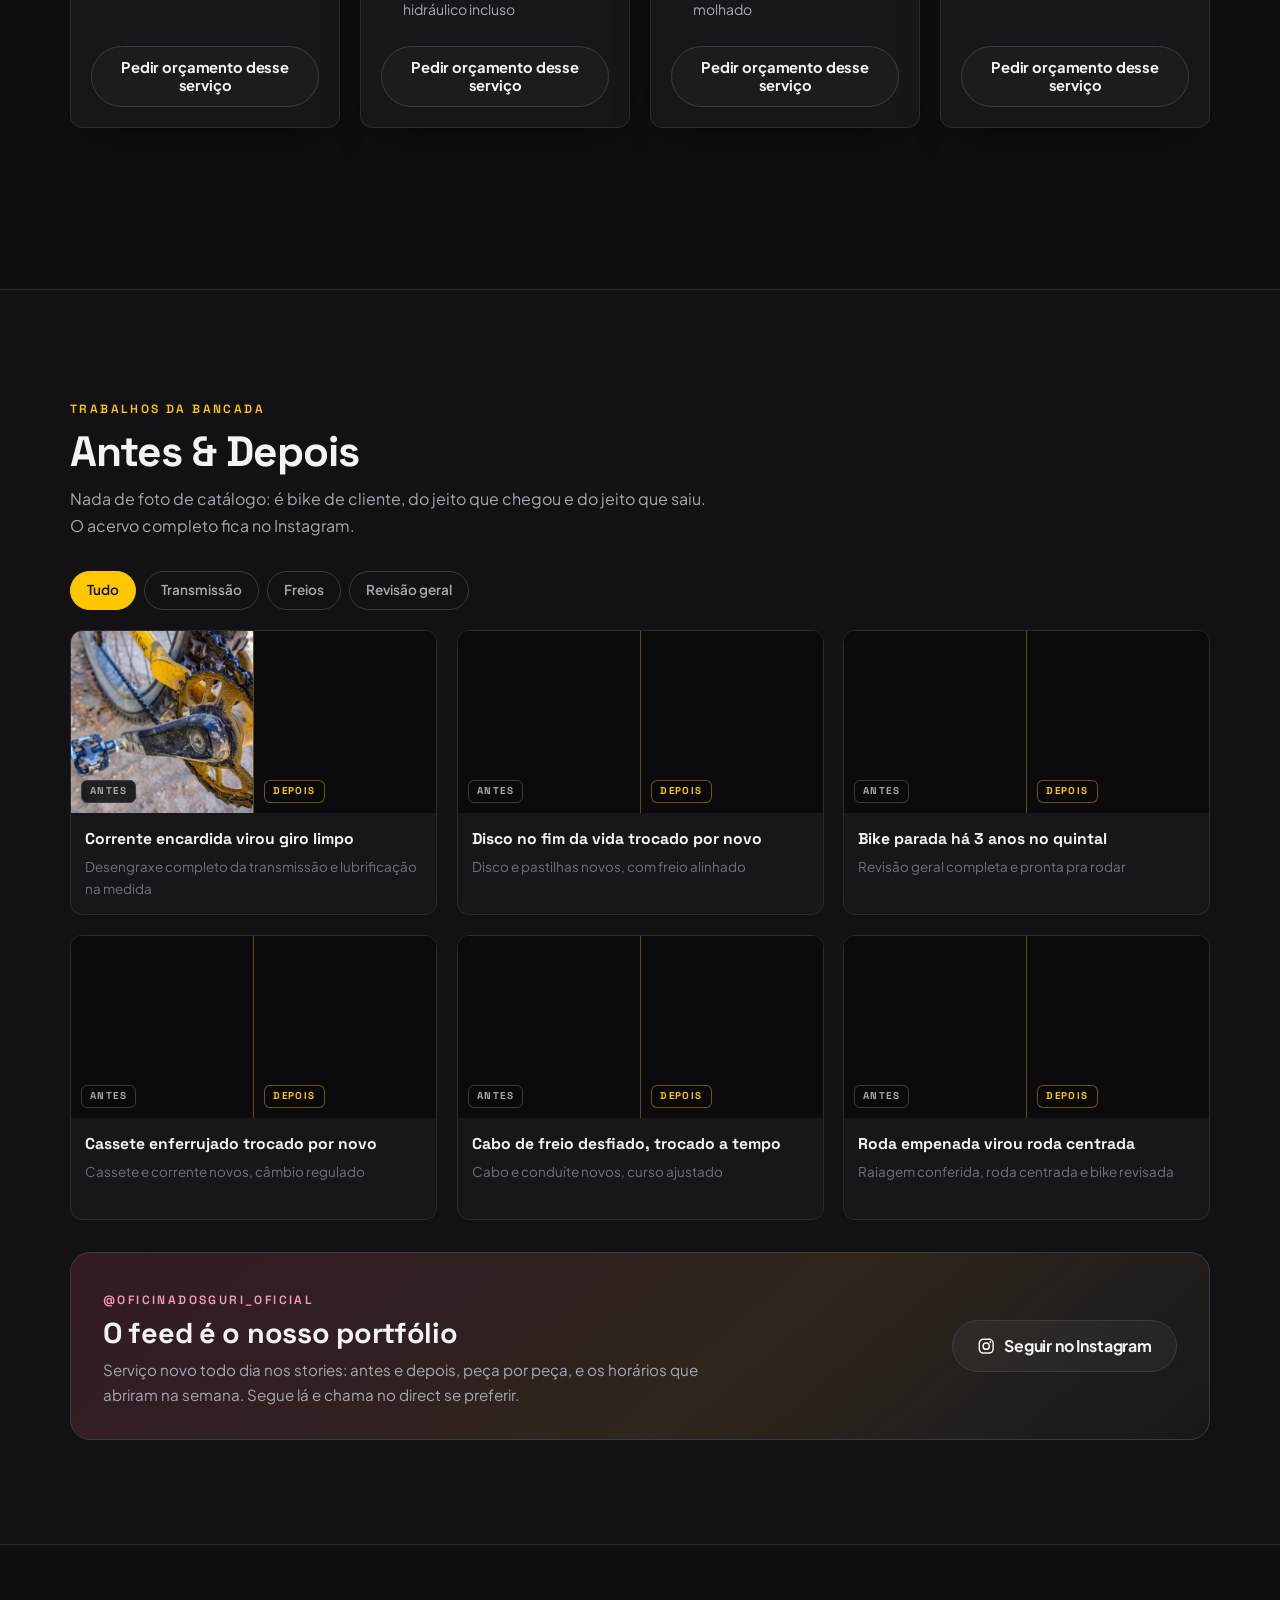
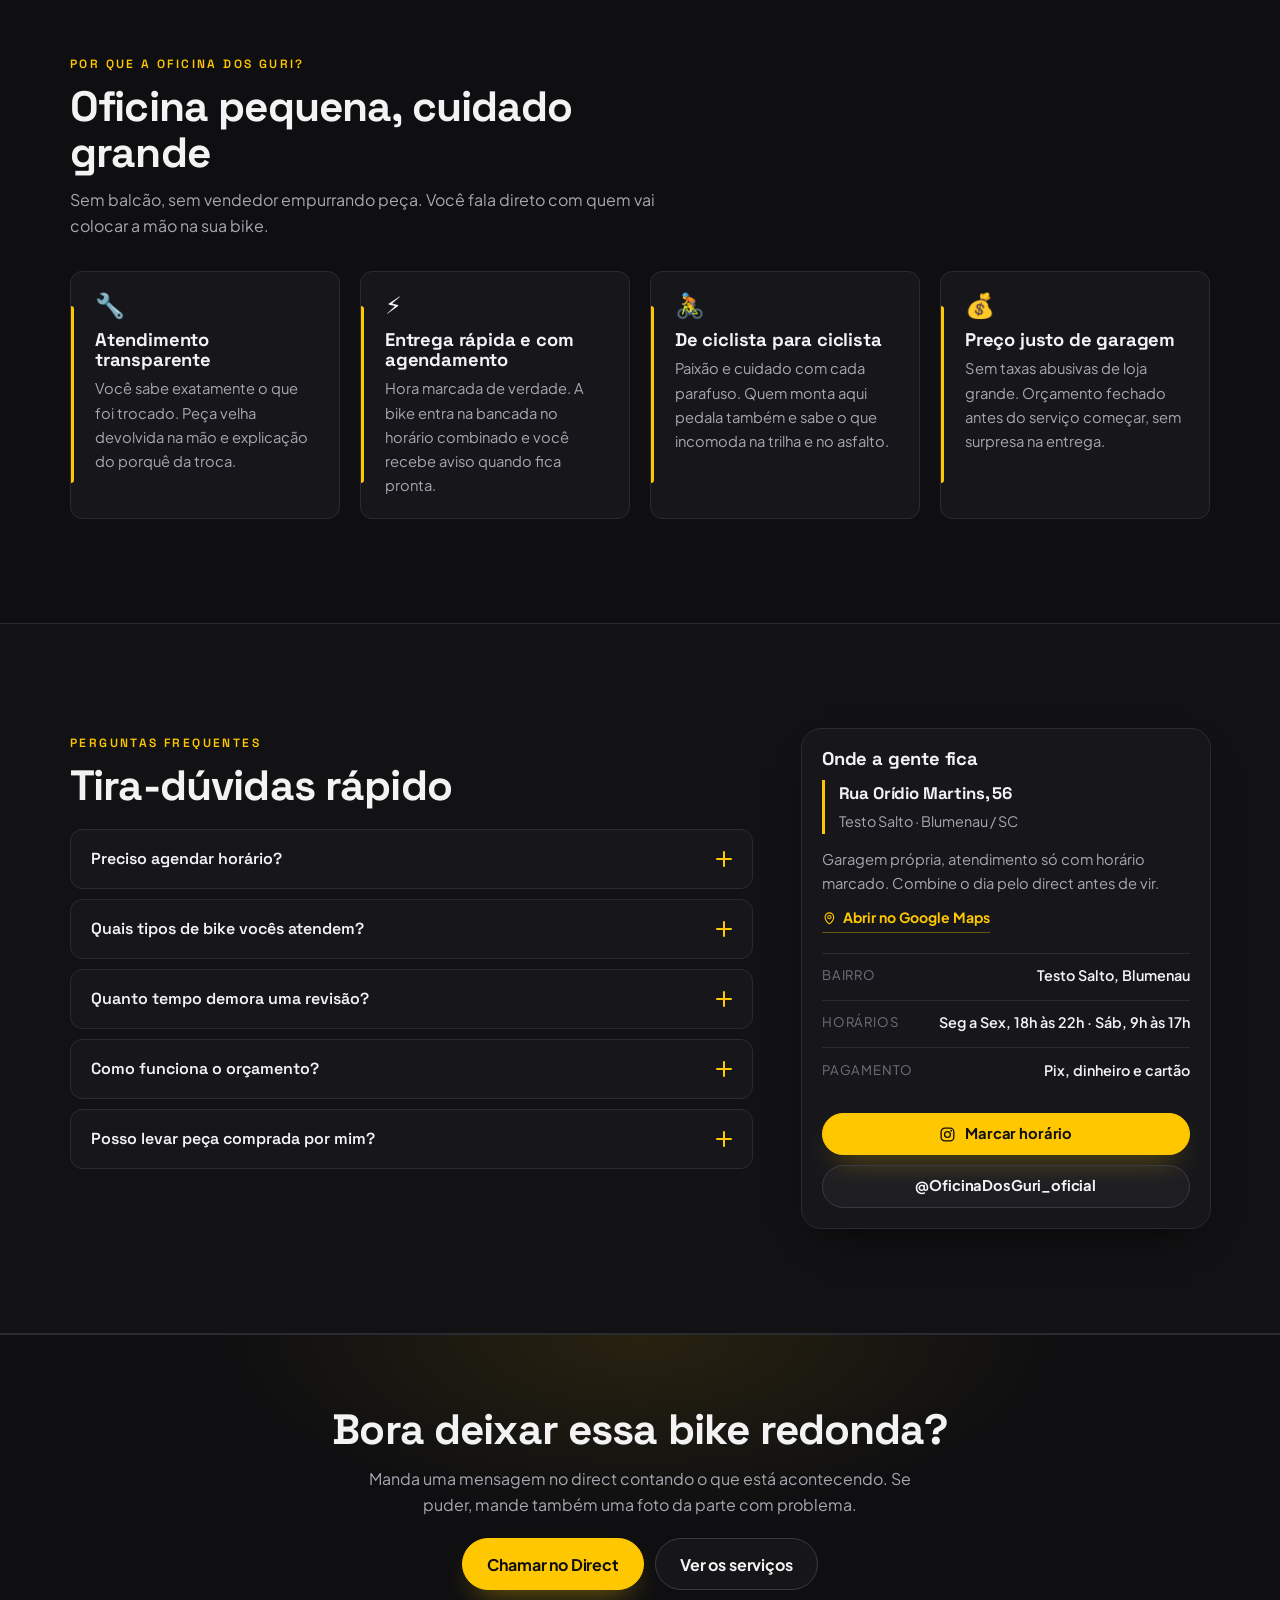
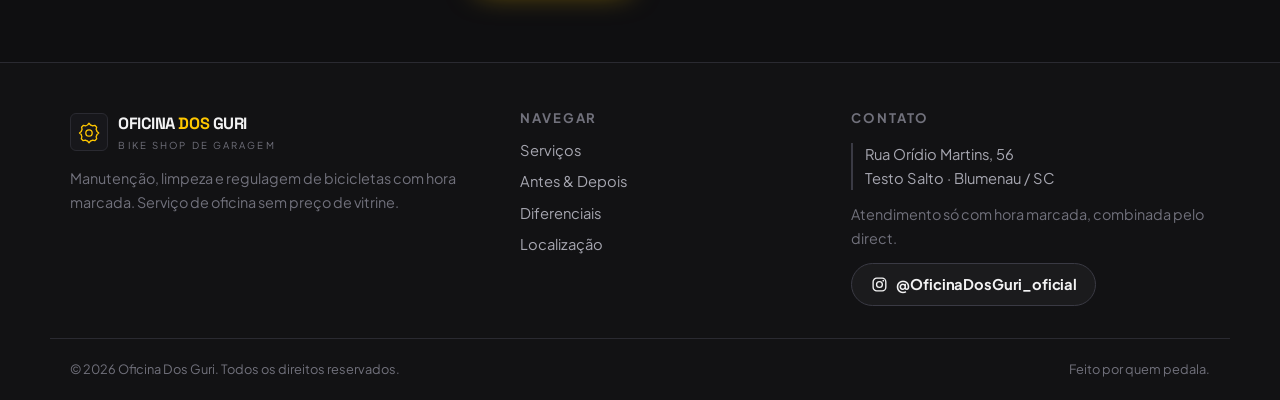
==== commit 1eac5577: "Troca a ilustração do topo pela foto da bancada A foto do cliente entra no lugar do desenho em SVG, " ====
--- a/oficina-dos-guri/index.html
+++ b/oficina-dos-guri/index.html
@@ -118,84 +118,10 @@
 
           <span class="stage__chip"><i class="dot" aria-hidden="true"></i> Bancada ocupada · agenda aberta</span>
 
-          <svg class="bike" viewBox="0 0 640 430" role="img" aria-label="Ilustração de bicicleta no cavalete da oficina sob luz de bancada">
-            <defs>
-              <radialGradient id="spot" cx="50%" cy="8%" r="78%">
-                <stop offset="0%" stop-color="#FFC700" stop-opacity=".22"/>
-                <stop offset="55%" stop-color="#FFC700" stop-opacity=".05"/>
-                <stop offset="100%" stop-color="#FFC700" stop-opacity="0"/>
-              </radialGradient>
-              <linearGradient id="frame" x1="0" y1="0" x2="1" y2="1">
-                <stop offset="0%" stop-color="#FFC700"/>
-                <stop offset="100%" stop-color="#FF8A00"/>
-              </linearGradient>
-              <pattern id="peg" width="26" height="26" patternUnits="userSpaceOnUse">
-                <circle cx="4" cy="4" r="1.6" fill="#ffffff" fill-opacity=".07"/>
-              </pattern>
-            </defs>
-
-            <rect x="24" y="18" width="592" height="250" rx="10" fill="url(#peg)"/>
-            <path d="M320 0 L520 300 L120 300 Z" fill="url(#spot)"/>
-
-            <!-- ferramentas penduradas -->
-            <g stroke="#4a4a55" stroke-width="5" stroke-linecap="round">
-              <path d="M96 40v58"/><path d="M96 98l-13 22h26z" fill="#4a4a55" stroke="none"/>
-              <path d="M556 40v44"/><path d="M548 84h16v30h-16z" fill="#4a4a55" stroke="none"/>
-            </g>
-            <g stroke="#3d3d47" stroke-width="4" stroke-linecap="round">
-              <path d="M132 40v34"/><path d="M124 74h16l-8 34z" fill="#3d3d47" stroke="none"/>
-            </g>
-
-            <!-- cavalete -->
-            <g stroke="#33333c" stroke-width="9" stroke-linecap="round" fill="none">
-              <path d="M262 378V214"/>
-              <path d="M214 378h96"/>
-              <path d="M262 214h22"/>
-            </g>
-            <rect x="278" y="200" width="26" height="28" rx="6" fill="#43434e"/>
-
-            <!-- sombra no chão -->
-            <ellipse cx="320" cy="386" rx="230" ry="16" fill="#000" opacity=".45"/>
-
-            <!-- rodas -->
-            <g fill="none" stroke="#e7e7ea" stroke-opacity=".55">
-              <circle cx="176" cy="300" r="82" stroke-width="7"/>
-              <circle cx="176" cy="300" r="70" stroke-width="2" stroke-opacity=".28"/>
-              <circle cx="462" cy="300" r="82" stroke-width="7"/>
-              <circle cx="462" cy="300" r="70" stroke-width="2" stroke-opacity=".28"/>
-            </g>
-            <g stroke="#9a9aa4" stroke-width="1.6" stroke-opacity=".5">
-              <path d="M176 300 94 300M176 300l58-58M176 300v82M176 300l58 58M176 300L118 242M176 300l82 0M176 300l-58 58"/>
-              <path d="M462 300 380 300M462 300l58-58M462 300v82M462 300l58 58M462 300L404 242M462 300l82 0M462 300l-58 58"/>
-            </g>
-            <circle cx="176" cy="300" r="9" fill="#8c8c96"/>
-            <circle cx="462" cy="300" r="9" fill="#8c8c96"/>
-
-            <!-- quadro -->
-            <g stroke="url(#frame)" stroke-width="11" stroke-linecap="round" stroke-linejoin="round" fill="none">
-              <path d="M310 300 258 178"/>
-              <path d="M258 182 404 170"/>
-              <path d="M310 300 410 208"/>
-              <path d="M310 300H176"/>
-              <path d="M258 180 176 300"/>
-              <path d="M404 168 412 210"/>
-            </g>
-            <path d="M408 190 462 300" stroke="#c9c9d0" stroke-width="9" stroke-linecap="round"/>
-
-            <!-- selim e guidão -->
-            <path d="M232 168h46" stroke="#e7e7ea" stroke-width="7" stroke-linecap="round"/>
-            <path d="M258 168v14" stroke="#9a9aa4" stroke-width="7" stroke-linecap="round"/>
-            <path d="M404 162h44" stroke="#e7e7ea" stroke-width="7" stroke-linecap="round"/>
-            <path d="M448 162v26" stroke="#e7e7ea" stroke-width="7" stroke-linecap="round"/>
-
-            <!-- transmissão -->
-            <circle cx="310" cy="300" r="27" fill="none" stroke="#FFC700" stroke-width="5"/>
-            <circle cx="310" cy="300" r="14" fill="none" stroke="#FFC700" stroke-width="3" stroke-opacity=".6"/>
-            <circle cx="462" cy="300" r="14" fill="none" stroke="#FFC700" stroke-width="4"/>
-            <path d="M310 273h152M310 327h152" stroke="#FFC700" stroke-width="3.4" stroke-opacity=".85"/>
-            <path d="M310 300 296 334" stroke="#d6d6dc" stroke-width="8" stroke-linecap="round"/>
-            <path d="M288 334h20" stroke="#8c8c96" stroke-width="9" stroke-linecap="round"/>
-          </svg>
+          <div class="stage__foto">
+            <img src="fotos/bancada.jpg" width="1400" height="2100" decoding="async"
+                 alt="Mãos ajustando a coroa e a corrente de uma bicicleta presa no cavalete da oficina">
+          </div>
         </div>
       </div>
 
--- a/oficina-dos-guri/style.css
+++ b/oficina-dos-guri/style.css
@@ -366,7 +366,28 @@
   box-shadow:var(--sh-1);
 }
 .stage__chip .dot{width:7px;height:7px;border-radius:50%;background:var(--lime);box-shadow:0 0 0 3px rgba(0,230,118,.18)}
-.bike{width:100%;height:auto}
+.stage__foto{
+  position:relative;
+  aspect-ratio:4/3;
+  overflow:hidden;
+  border-radius:10px;
+  background:#0b0b0d;
+}
+.stage__foto img{
+  width:100%;
+  height:100%;
+  object-fit:cover;
+  object-position:center 42%;
+  display:block;
+}
+/* leve escurecida no pé da foto, para a etiqueta continuar legível */
+.stage__foto::after{
+  content:"";
+  position:absolute;
+  inset:0;
+  background:linear-gradient(180deg, transparent 58%, rgba(8,8,10,.55));
+  pointer-events:none;
+}
 
 /* ---------- 6. FAIXA ---------- */
 .tape{
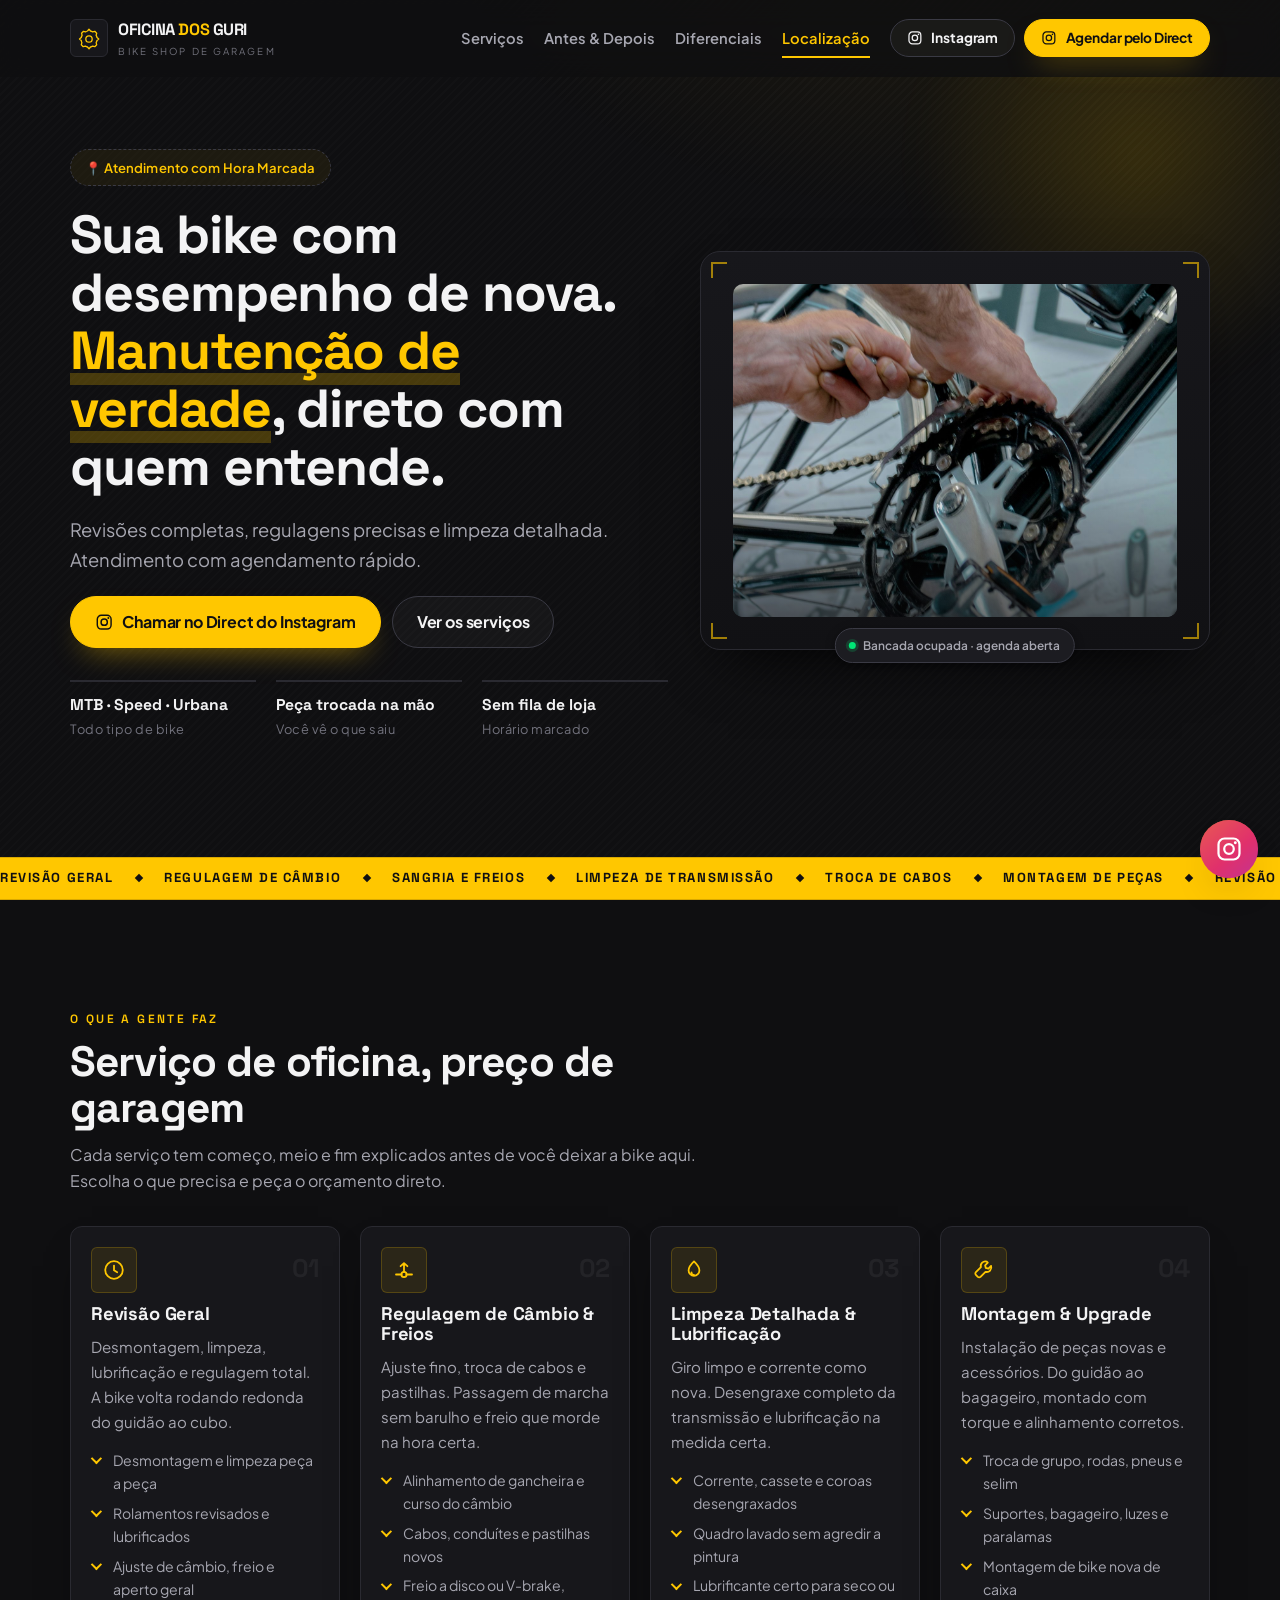
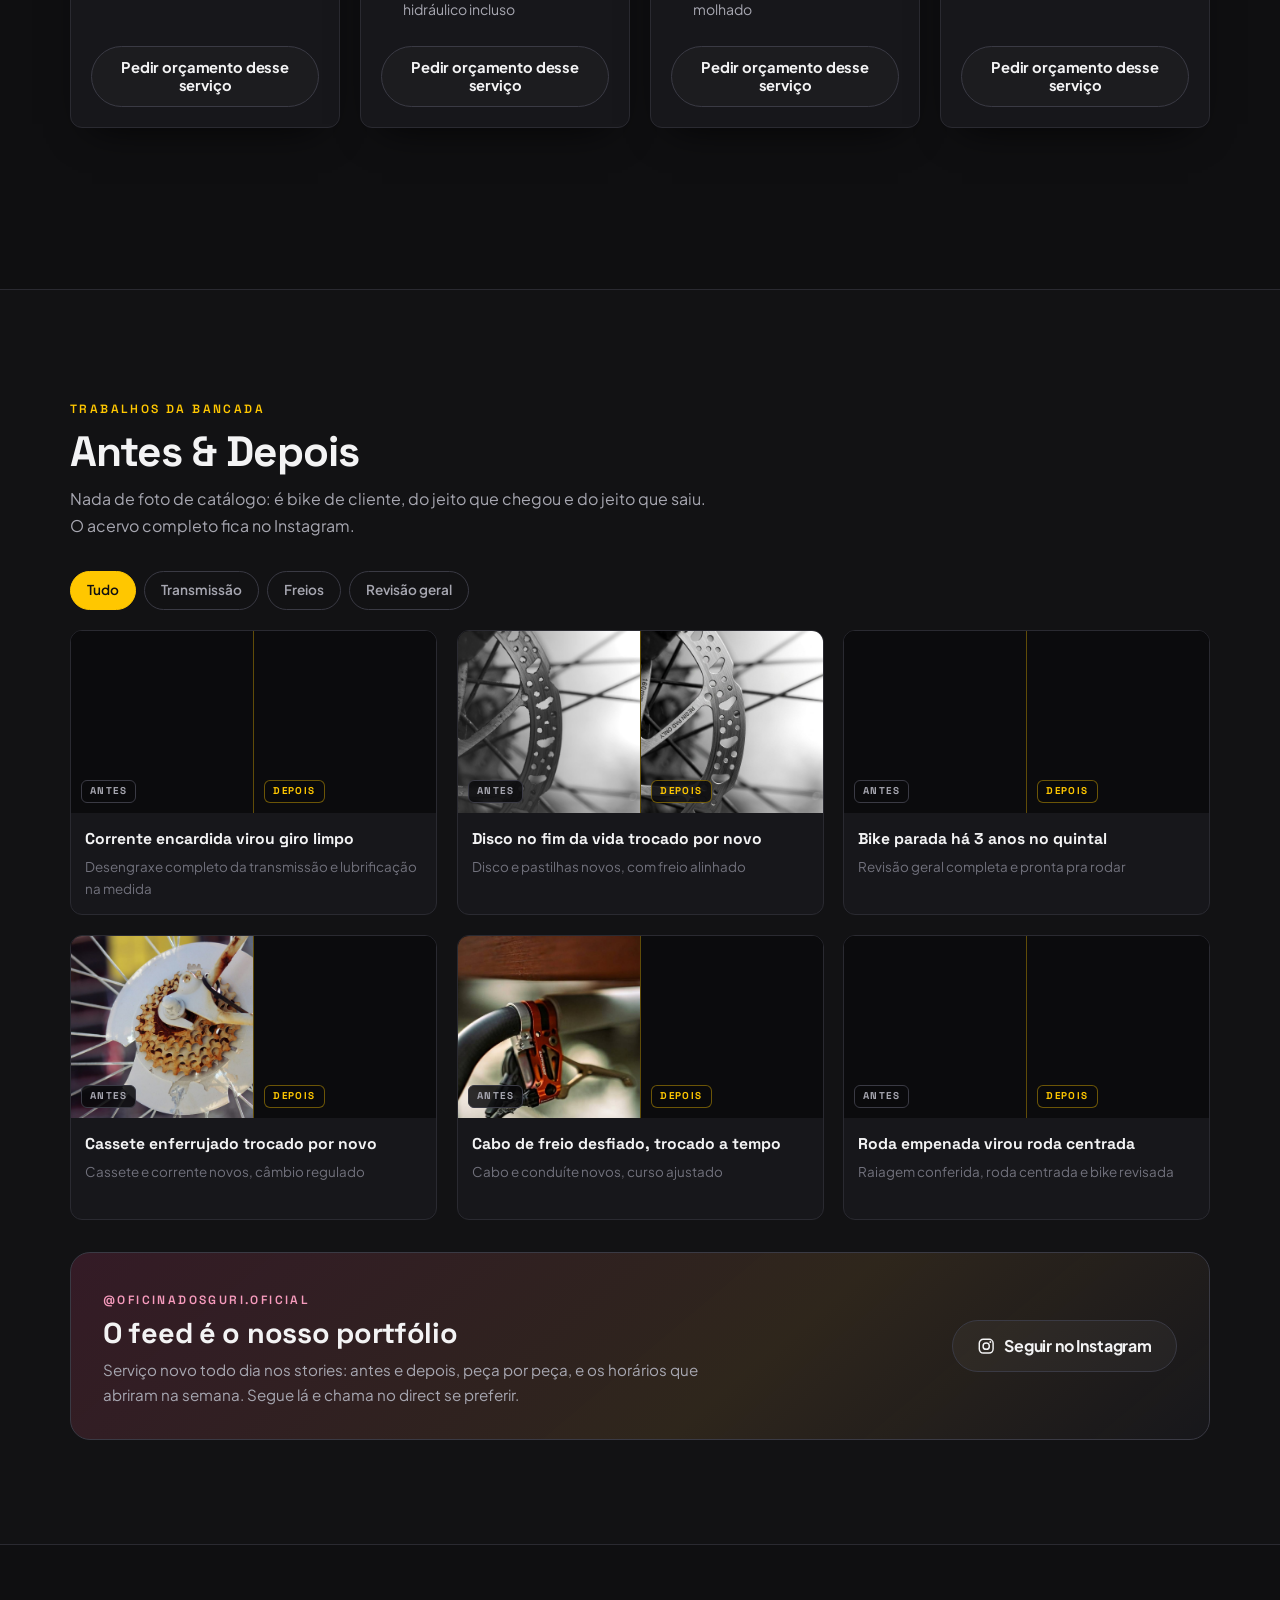
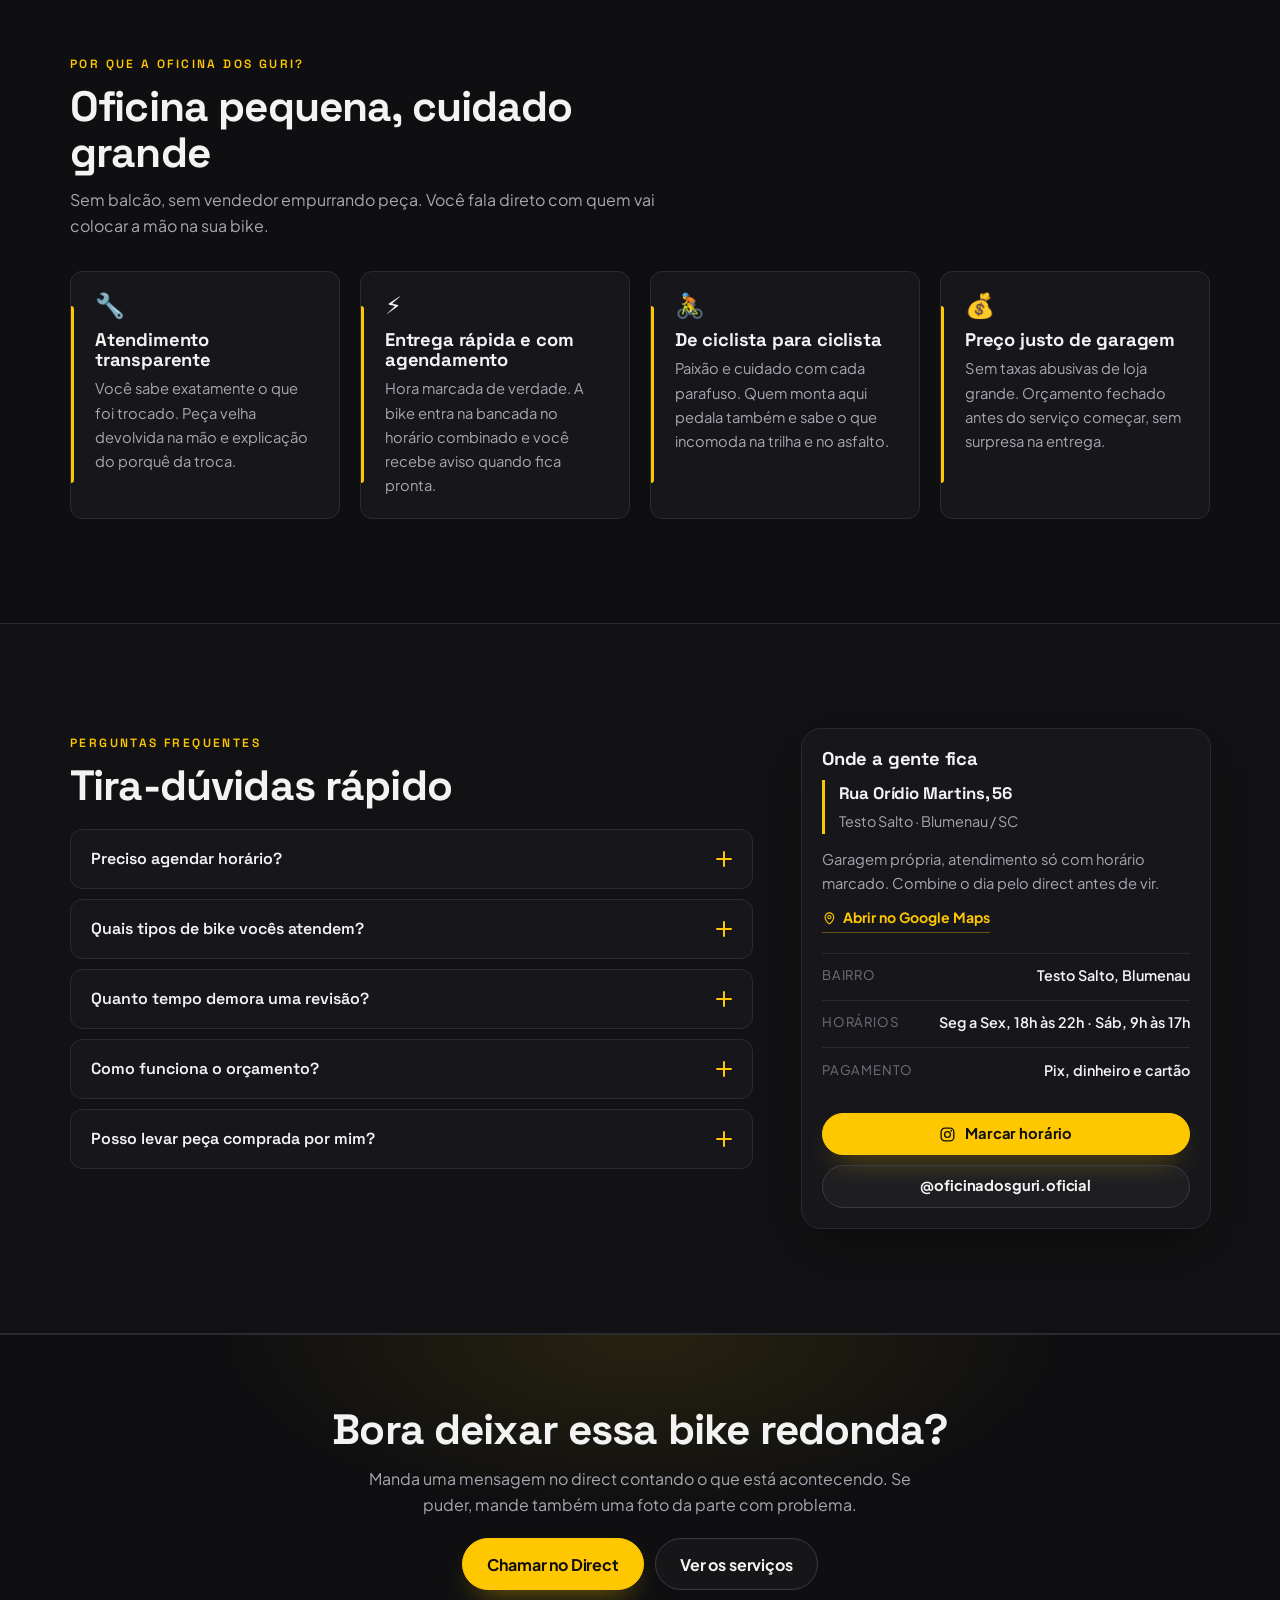
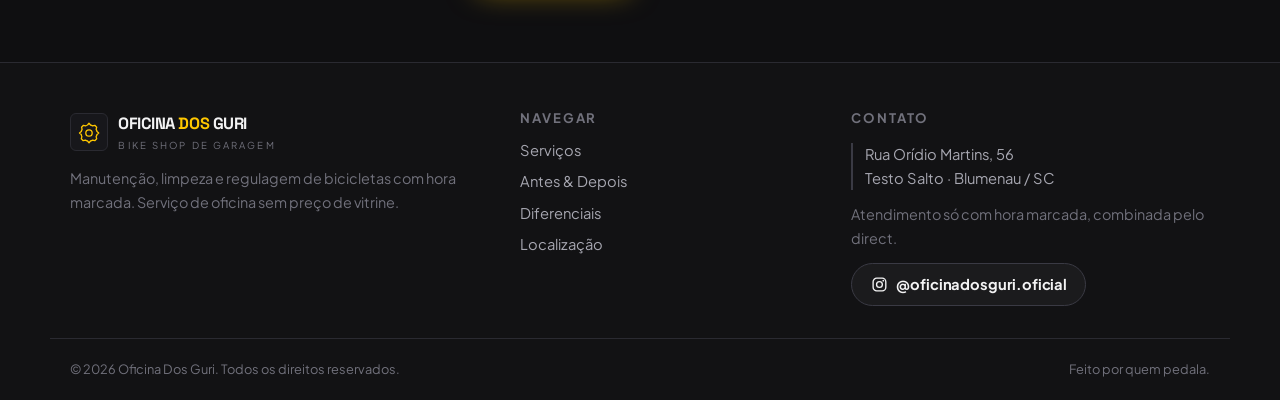
==== commit 561891ea: "Corrige o @ do Instagram: oficinadosguri.oficial O perfil usa ponto, não underline. Os treze links a" ====
--- a/oficina-dos-guri/index.html
+++ b/oficina-dos-guri/index.html
@@ -33,7 +33,7 @@
     "addressRegion": "SC",
     "addressCountry": "BR"
   },
-  "sameAs": ["https://www.instagram.com/oficinadosguri_oficial/"]
+  "sameAs": ["https://www.instagram.com/oficinadosguri.oficial/"]
 }
 </script>
 </head>
@@ -64,11 +64,11 @@
       <a href="#diferenciais">Diferenciais</a>
       <a href="#localizacao">Localização</a>
       <div class="nav__cta">
-        <a class="btn btn--ig" href="https://www.instagram.com/oficinadosguri_oficial/" target="_blank" rel="noopener">
+        <a class="btn btn--ig" href="https://www.instagram.com/oficinadosguri.oficial/" target="_blank" rel="noopener">
           <svg class="ico" viewBox="0 0 24 24" aria-hidden="true"><rect x="3" y="3" width="18" height="18" rx="5.2" fill="none" stroke="currentColor" stroke-width="1.9"/><circle cx="12" cy="12" r="4.1" fill="none" stroke="currentColor" stroke-width="1.9"/><circle cx="17.4" cy="6.6" r="1.25" fill="currentColor"/></svg>
           Instagram
         </a>
-        <a class="btn btn--primary" href="https://www.instagram.com/oficinadosguri_oficial/" target="_blank" rel="noopener">
+        <a class="btn btn--primary" href="https://www.instagram.com/oficinadosguri.oficial/" target="_blank" rel="noopener">
           <svg class="ico" viewBox="0 0 24 24" aria-hidden="true"><rect x="3" y="3" width="18" height="18" rx="5.2" fill="none" stroke="currentColor" stroke-width="1.9"/><circle cx="12" cy="12" r="4.1" fill="none" stroke="currentColor" stroke-width="1.9"/><circle cx="17.4" cy="6.6" r="1.25" fill="currentColor"/></svg>
           Agendar pelo Direct
         </a>
@@ -95,7 +95,7 @@
         <p class="lead" data-reveal>Revisões completas, regulagens precisas e limpeza detalhada. Atendimento com agendamento rápido.</p>
 
         <div class="hero__actions" data-reveal>
-          <a class="btn btn--primary btn--lg" href="https://www.instagram.com/oficinadosguri_oficial/" target="_blank" rel="noopener">
+          <a class="btn btn--primary btn--lg" href="https://www.instagram.com/oficinadosguri.oficial/" target="_blank" rel="noopener">
             <svg class="ico" viewBox="0 0 24 24" aria-hidden="true"><rect x="3" y="3" width="18" height="18" rx="5.2" fill="none" stroke="currentColor" stroke-width="1.9"/><circle cx="12" cy="12" r="4.1" fill="none" stroke="currentColor" stroke-width="1.9"/><circle cx="17.4" cy="6.6" r="1.25" fill="currentColor"/></svg>
             Chamar no Direct do Instagram
           </a>
@@ -159,7 +159,7 @@
             <li>Rolamentos revisados e lubrificados</li>
             <li>Ajuste de câmbio, freio e aperto geral</li>
           </ul>
-          <a class="btn btn--card" href="https://www.instagram.com/oficinadosguri_oficial/" target="_blank" rel="noopener">Pedir orçamento desse serviço</a>
+          <a class="btn btn--card" href="https://www.instagram.com/oficinadosguri.oficial/" target="_blank" rel="noopener">Pedir orçamento desse serviço</a>
         </article>
 
         <article class="card" data-reveal>
@@ -174,7 +174,7 @@
             <li>Cabos, conduítes e pastilhas novos</li>
             <li>Freio a disco ou V-brake, hidráulico incluso</li>
           </ul>
-          <a class="btn btn--card" href="https://www.instagram.com/oficinadosguri_oficial/" target="_blank" rel="noopener">Pedir orçamento desse serviço</a>
+          <a class="btn btn--card" href="https://www.instagram.com/oficinadosguri.oficial/" target="_blank" rel="noopener">Pedir orçamento desse serviço</a>
         </article>
 
         <article class="card" data-reveal>
@@ -189,7 +189,7 @@
             <li>Quadro lavado sem agredir a pintura</li>
             <li>Lubrificante certo para seco ou molhado</li>
           </ul>
-          <a class="btn btn--card" href="https://www.instagram.com/oficinadosguri_oficial/" target="_blank" rel="noopener">Pedir orçamento desse serviço</a>
+          <a class="btn btn--card" href="https://www.instagram.com/oficinadosguri.oficial/" target="_blank" rel="noopener">Pedir orçamento desse serviço</a>
         </article>
 
         <article class="card" data-reveal>
@@ -204,7 +204,7 @@
             <li>Suportes, bagageiro, luzes e paralamas</li>
             <li>Montagem de bike nova de caixa</li>
           </ul>
-          <a class="btn btn--card" href="https://www.instagram.com/oficinadosguri_oficial/" target="_blank" rel="noopener">Pedir orçamento desse serviço</a>
+          <a class="btn btn--card" href="https://www.instagram.com/oficinadosguri.oficial/" target="_blank" rel="noopener">Pedir orçamento desse serviço</a>
         </article>
 
       </div>
@@ -363,11 +363,11 @@
       <!-- CTA Instagram -->
       <aside class="ig-cta" data-reveal>
         <div class="ig-cta__text">
-          <span class="kicker">@OficinaDosGuri_oficial</span>
+          <span class="kicker">@oficinadosguri.oficial</span>
           <h3>O feed é o nosso portfólio</h3>
           <p>Serviço novo todo dia nos stories: antes e depois, peça por peça, e os horários que abriram na semana. Segue lá e chama no direct se preferir.</p>
         </div>
-        <a class="btn btn--ig btn--lg" href="https://www.instagram.com/oficinadosguri_oficial/" target="_blank" rel="noopener">
+        <a class="btn btn--ig btn--lg" href="https://www.instagram.com/oficinadosguri.oficial/" target="_blank" rel="noopener">
           <svg class="ico" viewBox="0 0 24 24" aria-hidden="true"><rect x="3" y="3" width="18" height="18" rx="5.2" fill="none" stroke="currentColor" stroke-width="1.9"/><circle cx="12" cy="12" r="4.1" fill="none" stroke="currentColor" stroke-width="1.9"/><circle cx="17.4" cy="6.6" r="1.25" fill="currentColor"/></svg>
           Seguir no Instagram
         </a>
@@ -462,11 +462,11 @@
             <div><dt>Pagamento</dt><dd>Pix, dinheiro e cartão</dd></div>
           </dl>
           <div class="info__actions">
-            <a class="btn btn--primary" href="https://www.instagram.com/oficinadosguri_oficial/" target="_blank" rel="noopener">
+            <a class="btn btn--primary" href="https://www.instagram.com/oficinadosguri.oficial/" target="_blank" rel="noopener">
               <svg class="ico" viewBox="0 0 24 24" aria-hidden="true"><rect x="3" y="3" width="18" height="18" rx="5.2" fill="none" stroke="currentColor" stroke-width="1.9"/><circle cx="12" cy="12" r="4.1" fill="none" stroke="currentColor" stroke-width="1.9"/><circle cx="17.4" cy="6.6" r="1.25" fill="currentColor"/></svg>
               Marcar horário
             </a>
-            <a class="btn btn--ghost" href="https://www.instagram.com/oficinadosguri_oficial/" target="_blank" rel="noopener">@OficinaDosGuri_oficial</a>
+            <a class="btn btn--ghost" href="https://www.instagram.com/oficinadosguri.oficial/" target="_blank" rel="noopener">@oficinadosguri.oficial</a>
           </div>
         </div>
       </aside>
@@ -480,7 +480,7 @@
       <h2>Bora deixar essa bike redonda?</h2>
       <p>Manda uma mensagem no direct contando o que está acontecendo. Se puder, mande também uma foto da parte com problema.</p>
       <div class="final__actions">
-        <a class="btn btn--primary btn--lg" href="https://www.instagram.com/oficinadosguri_oficial/" target="_blank" rel="noopener">Chamar no Direct</a>
+        <a class="btn btn--primary btn--lg" href="https://www.instagram.com/oficinadosguri.oficial/" target="_blank" rel="noopener">Chamar no Direct</a>
         <a class="btn btn--ghost btn--lg" href="#servicos">Ver os serviços</a>
       </div>
     </div>
@@ -519,9 +519,9 @@
         Testo Salto · Blumenau / SC
       </address>
       <p>Atendimento só com hora marcada, combinada pelo direct.</p>
-      <a class="btn btn--ig" href="https://www.instagram.com/oficinadosguri_oficial/" target="_blank" rel="noopener">
+      <a class="btn btn--ig" href="https://www.instagram.com/oficinadosguri.oficial/" target="_blank" rel="noopener">
         <svg class="ico" viewBox="0 0 24 24" aria-hidden="true"><rect x="3" y="3" width="18" height="18" rx="5.2" fill="none" stroke="currentColor" stroke-width="1.9"/><circle cx="12" cy="12" r="4.1" fill="none" stroke="currentColor" stroke-width="1.9"/><circle cx="17.4" cy="6.6" r="1.25" fill="currentColor"/></svg>
-        @OficinaDosGuri_oficial
+        @oficinadosguri.oficial
       </a>
     </div>
   </div>
@@ -534,7 +534,7 @@
 
 <!-- ============ BOTÕES FLUTUANTES ============ -->
 <div class="floats">
-  <a class="float float--ig" href="https://www.instagram.com/oficinadosguri_oficial/" target="_blank" rel="noopener" aria-label="Chamar a Oficina Dos Guri no direct do Instagram">
+  <a class="float float--ig" href="https://www.instagram.com/oficinadosguri.oficial/" target="_blank" rel="noopener" aria-label="Chamar a Oficina Dos Guri no direct do Instagram">
     <span class="float__pulse" aria-hidden="true"></span>
     <svg viewBox="0 0 24 24" aria-hidden="true"><rect x="3" y="3" width="18" height="18" rx="5.2" fill="none" stroke="currentColor" stroke-width="1.9"/><circle cx="12" cy="12" r="4.1" fill="none" stroke="currentColor" stroke-width="1.9"/><circle cx="17.4" cy="6.6" r="1.25" fill="currentColor"/></svg>
     <span class="float__label">Direct</span>
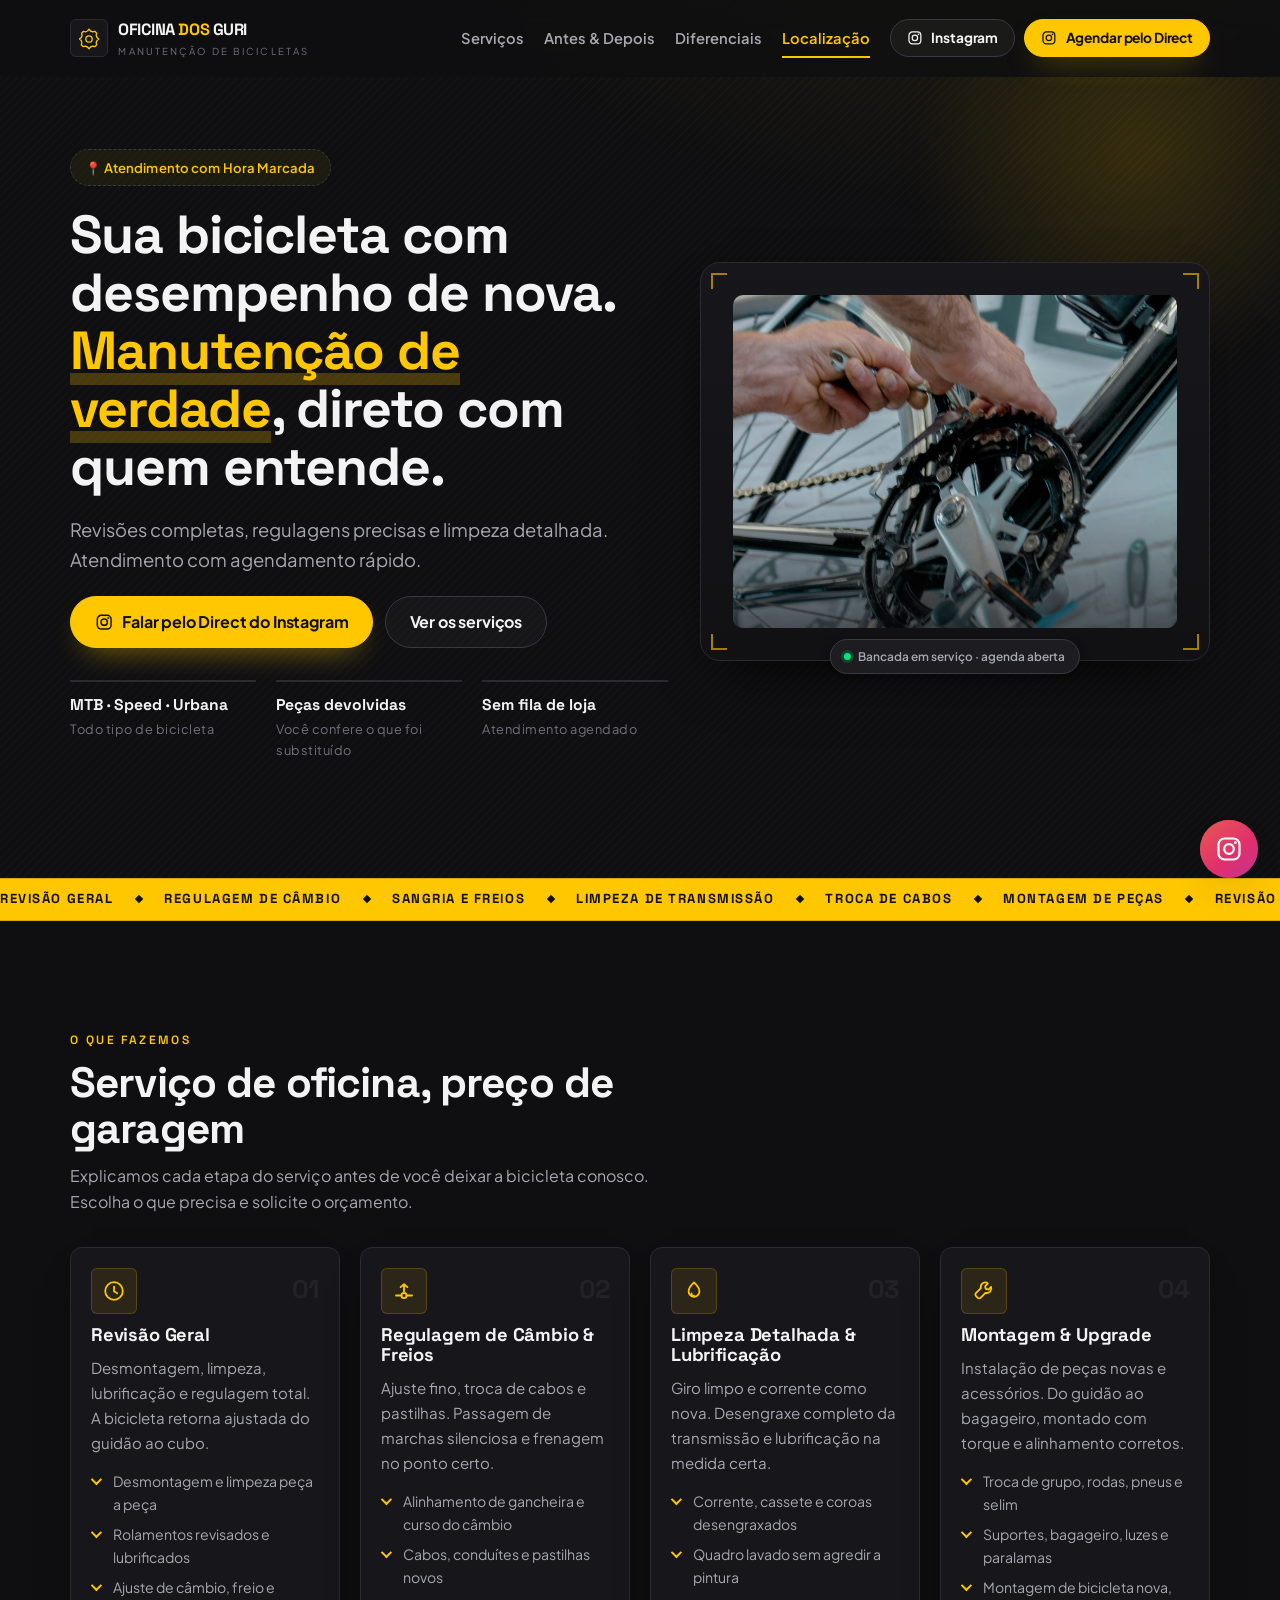
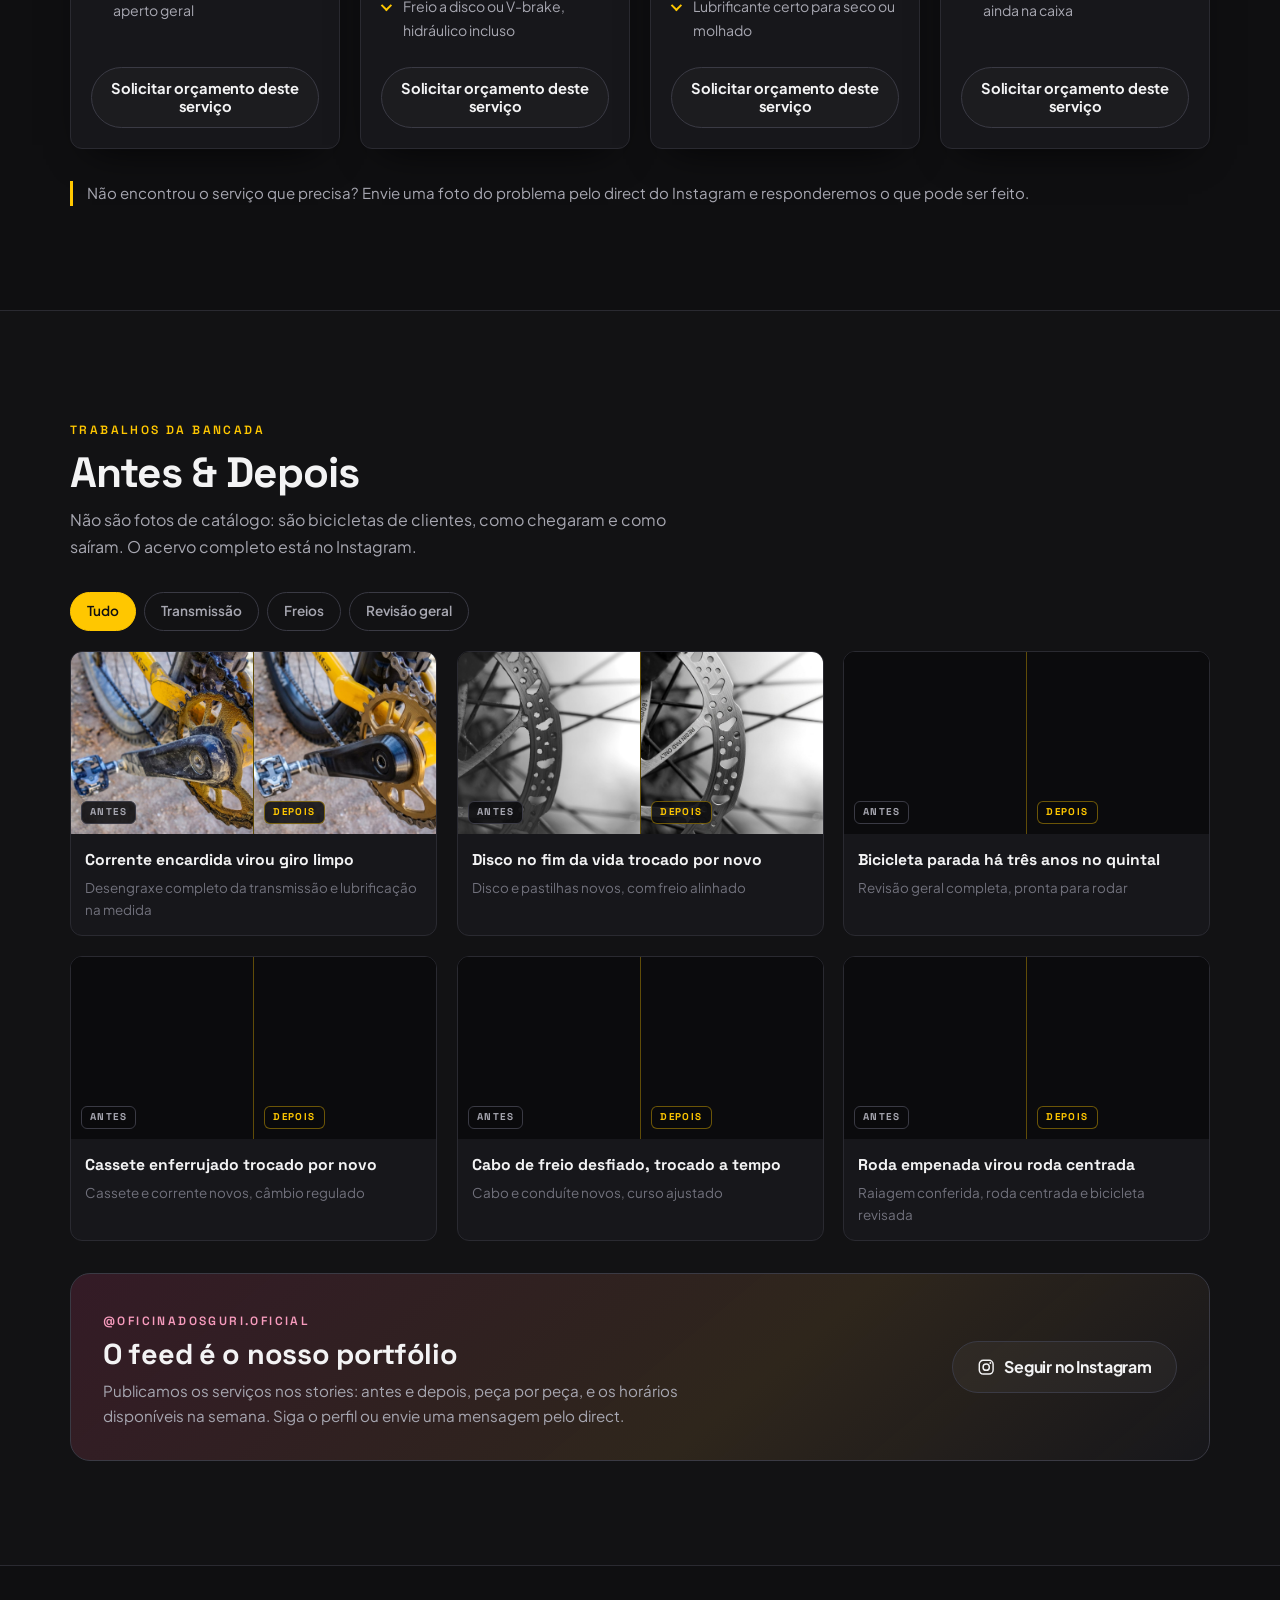
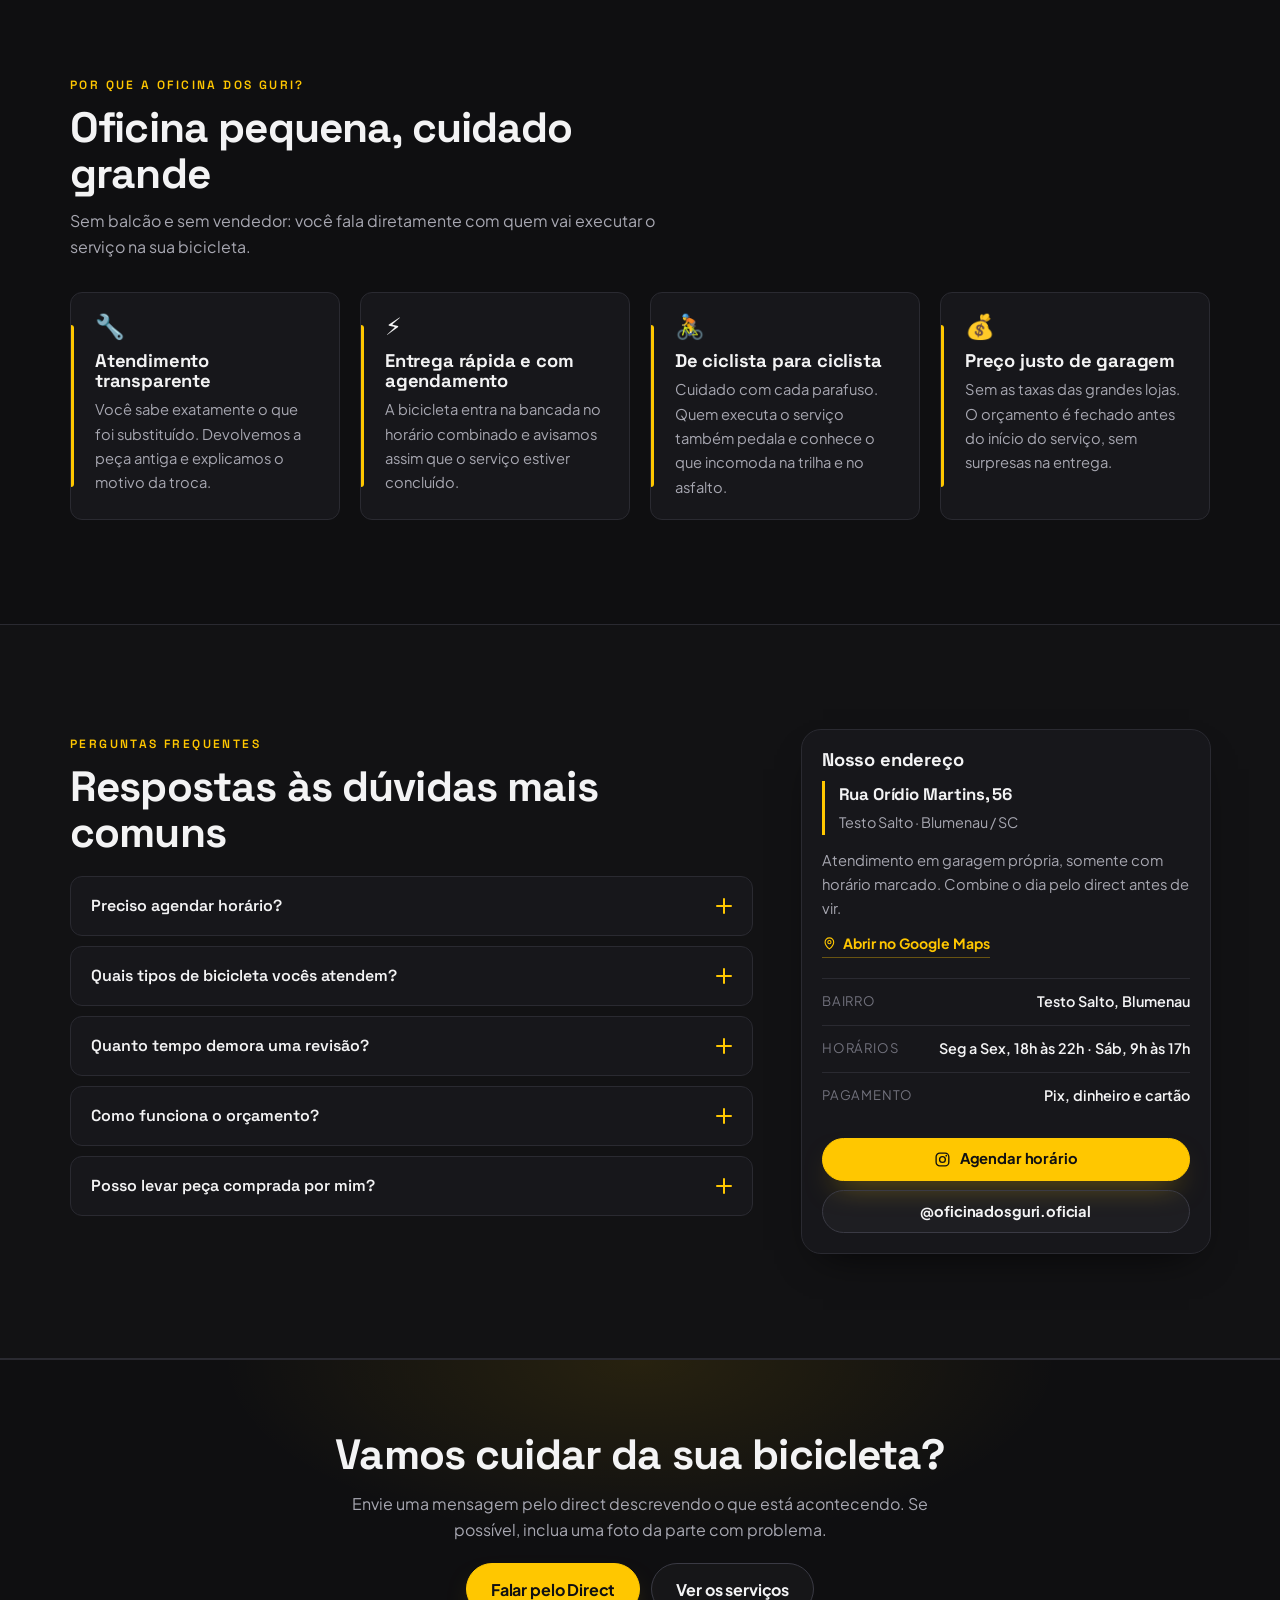
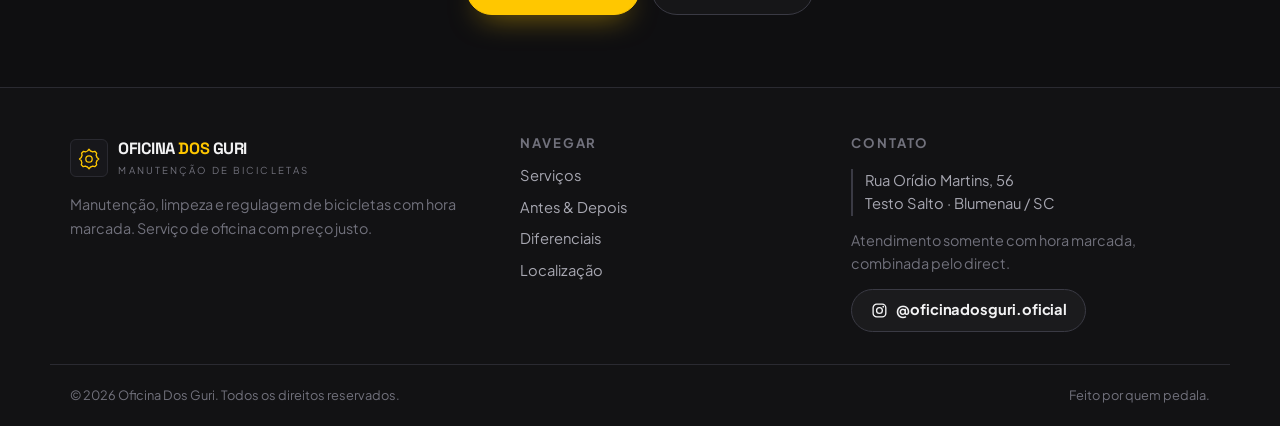
==== commit 0e0e294f: "Formaliza o tom dos textos da página Troca as construções coloquiais por primeira pessoa do plural, " ====
--- a/oficina-dos-guri/index.html
+++ b/oficina-dos-guri/index.html
@@ -54,7 +54,7 @@
       </span>
       <span class="brand__txt">
         <strong>Oficina <span>Dos</span> Guri</strong>
-        <small>bike shop de garagem</small>
+        <small>manutenção de bicicletas</small>
       </span>
     </a>
 
@@ -91,21 +91,21 @@
 
       <div class="hero__copy">
         <span class="badge" data-reveal>📍 Atendimento com Hora Marcada</span>
-        <h1 data-reveal>Sua bike com desempenho de nova. <em>Manutenção de verdade</em>, direto com quem entende.</h1>
+        <h1 data-reveal>Sua bicicleta com desempenho de nova. <em>Manutenção de verdade</em>, direto com quem entende.</h1>
         <p class="lead" data-reveal>Revisões completas, regulagens precisas e limpeza detalhada. Atendimento com agendamento rápido.</p>
 
         <div class="hero__actions" data-reveal>
           <a class="btn btn--primary btn--lg" href="https://www.instagram.com/oficinadosguri.oficial/" target="_blank" rel="noopener">
             <svg class="ico" viewBox="0 0 24 24" aria-hidden="true"><rect x="3" y="3" width="18" height="18" rx="5.2" fill="none" stroke="currentColor" stroke-width="1.9"/><circle cx="12" cy="12" r="4.1" fill="none" stroke="currentColor" stroke-width="1.9"/><circle cx="17.4" cy="6.6" r="1.25" fill="currentColor"/></svg>
-            Chamar no Direct do Instagram
+            Falar pelo Direct do Instagram
           </a>
           <a class="btn btn--ghost btn--lg" href="#servicos">Ver os serviços</a>
         </div>
 
         <ul class="hero__facts" data-reveal>
-          <li><strong>MTB · Speed · Urbana</strong><span>Todo tipo de bike</span></li>
-          <li><strong>Peça trocada na mão</strong><span>Você vê o que saiu</span></li>
-          <li><strong>Sem fila de loja</strong><span>Horário marcado</span></li>
+          <li><strong>MTB · Speed · Urbana</strong><span>Todo tipo de bicicleta</span></li>
+          <li><strong>Peças devolvidas</strong><span>Você confere o que foi substituído</span></li>
+          <li><strong>Sem fila de loja</strong><span>Atendimento agendado</span></li>
         </ul>
       </div>
 
@@ -116,7 +116,7 @@
           <span class="stage__corner stage__corner--bl" aria-hidden="true"></span>
           <span class="stage__corner stage__corner--br" aria-hidden="true"></span>
 
-          <span class="stage__chip"><i class="dot" aria-hidden="true"></i> Bancada ocupada · agenda aberta</span>
+          <span class="stage__chip"><i class="dot" aria-hidden="true"></i> Bancada em serviço · agenda aberta</span>
 
           <div class="stage__foto">
             <img src="fotos/bancada.jpg" width="1400" height="2100" decoding="async"
@@ -140,9 +140,9 @@
   <section class="section" id="servicos">
     <div class="wrap">
       <header class="sec-head" data-reveal>
-        <span class="kicker">O que a gente faz</span>
+        <span class="kicker">O que fazemos</span>
         <h2>Serviço de oficina, preço de garagem</h2>
-        <p>Cada serviço tem começo, meio e fim explicados antes de você deixar a bike aqui. Escolha o que precisa e peça o orçamento direto.</p>
+        <p>Explicamos cada etapa do serviço antes de você deixar a bicicleta conosco. Escolha o que precisa e solicite o orçamento.</p>
       </header>
 
       <div class="cards">
@@ -153,13 +153,13 @@
             <svg viewBox="0 0 24 24" fill="none"><path d="M12 3.2a8.8 8.8 0 1 0 0 17.6 8.8 8.8 0 0 0 0-17.6Z" stroke="currentColor" stroke-width="1.8"/><path d="M12 7.6v4.6l3.2 2" stroke="currentColor" stroke-width="1.8" stroke-linecap="round"/></svg>
           </span>
           <h3>Revisão Geral</h3>
-          <p>Desmontagem, limpeza, lubrificação e regulagem total. A bike volta rodando redonda do guidão ao cubo.</p>
+          <p>Desmontagem, limpeza, lubrificação e regulagem total. A bicicleta retorna ajustada do guidão ao cubo.</p>
           <ul class="ticks">
             <li>Desmontagem e limpeza peça a peça</li>
             <li>Rolamentos revisados e lubrificados</li>
             <li>Ajuste de câmbio, freio e aperto geral</li>
           </ul>
-          <a class="btn btn--card" href="https://www.instagram.com/oficinadosguri.oficial/" target="_blank" rel="noopener">Pedir orçamento desse serviço</a>
+          <a class="btn btn--card" href="https://www.instagram.com/oficinadosguri.oficial/" target="_blank" rel="noopener">Solicitar orçamento deste serviço</a>
         </article>
 
         <article class="card" data-reveal>
@@ -168,13 +168,13 @@
             <svg viewBox="0 0 24 24" fill="none"><path d="M4 16.5h5.5M14.5 16.5H20" stroke="currentColor" stroke-width="1.8" stroke-linecap="round"/><circle cx="12" cy="16.5" r="2.6" stroke="currentColor" stroke-width="1.8"/><path d="M12 13.9V5.2M8.6 8.2 12 5.2l3.4 3" stroke="currentColor" stroke-width="1.8" stroke-linecap="round" stroke-linejoin="round"/></svg>
           </span>
           <h3>Regulagem de Câmbio &amp; Freios</h3>
-          <p>Ajuste fino, troca de cabos e pastilhas. Passagem de marcha sem barulho e freio que morde na hora certa.</p>
+          <p>Ajuste fino, troca de cabos e pastilhas. Passagem de marchas silenciosa e frenagem no ponto certo.</p>
           <ul class="ticks">
             <li>Alinhamento de gancheira e curso do câmbio</li>
             <li>Cabos, conduítes e pastilhas novos</li>
             <li>Freio a disco ou V-brake, hidráulico incluso</li>
           </ul>
-          <a class="btn btn--card" href="https://www.instagram.com/oficinadosguri.oficial/" target="_blank" rel="noopener">Pedir orçamento desse serviço</a>
+          <a class="btn btn--card" href="https://www.instagram.com/oficinadosguri.oficial/" target="_blank" rel="noopener">Solicitar orçamento deste serviço</a>
         </article>
 
         <article class="card" data-reveal>
@@ -189,7 +189,7 @@
             <li>Quadro lavado sem agredir a pintura</li>
             <li>Lubrificante certo para seco ou molhado</li>
           </ul>
-          <a class="btn btn--card" href="https://www.instagram.com/oficinadosguri.oficial/" target="_blank" rel="noopener">Pedir orçamento desse serviço</a>
+          <a class="btn btn--card" href="https://www.instagram.com/oficinadosguri.oficial/" target="_blank" rel="noopener">Solicitar orçamento deste serviço</a>
         </article>
 
         <article class="card" data-reveal>
@@ -202,14 +202,14 @@
           <ul class="ticks">
             <li>Troca de grupo, rodas, pneus e selim</li>
             <li>Suportes, bagageiro, luzes e paralamas</li>
-            <li>Montagem de bike nova de caixa</li>
+            <li>Montagem de bicicleta nova, ainda na caixa</li>
           </ul>
-          <a class="btn btn--card" href="https://www.instagram.com/oficinadosguri.oficial/" target="_blank" rel="noopener">Pedir orçamento desse serviço</a>
-        </article>
-
-      </div>
-
-      <p class="section__note" data-reveal>Não achou o que precisa? Manda uma foto do problema no direct do Instagram que a gente te responde com o que dá pra fazer.</p>
+          <a class="btn btn--card" href="https://www.instagram.com/oficinadosguri.oficial/" target="_blank" rel="noopener">Solicitar orçamento deste serviço</a>
+        </article>
+
+      </div>
+
+      <p class="section__note" data-reveal>Não encontrou o serviço que precisa? Envie uma foto do problema pelo direct do Instagram e responderemos o que pode ser feito.</p>
     </div>
   </section>
 
@@ -219,7 +219,7 @@
       <header class="sec-head" data-reveal>
         <span class="kicker">Trabalhos da bancada</span>
         <h2>Antes &amp; Depois</h2>
-        <p>Nada de foto de catálogo: é bike de cliente, do jeito que chegou e do jeito que saiu. O acervo completo fica no Instagram.</p>
+        <p>Não são fotos de catálogo: são bicicletas de clientes, como chegaram e como saíram. O acervo completo está no Instagram.</p>
       </header>
 
       <div class="filters" data-reveal role="group" aria-label="Filtrar trabalhos">
@@ -279,19 +279,19 @@
             <div class="ba">
               <div class="ba__half ba__half--before">
                 <img class="ba__foto" src="fotos/bike-antes.jpg" width="1400" height="933" loading="lazy" decoding="async"
-                     alt="Mountain bike preta e amarela largada no mato alto, encostada em um poste">
+                     alt="Bicicleta preta e amarela abandonada no mato alto, encostada em um poste">
                 <span class="ba__tag">Antes</span>
               </div>
               <div class="ba__half ba__half--after">
                 <img class="ba__foto" src="fotos/bike-depois.jpg" width="1264" height="843" loading="lazy" decoding="async"
-                     alt="A mesma bike revisada e limpa, apoiada no descanso na calçada">
+                     alt="A mesma bicicleta revisada e limpa, apoiada no descanso na calçada">
                 <span class="ba__tag">Depois</span>
               </div>
             </div>
           </div>
           <figcaption>
-            <strong>Bike parada há 3 anos no quintal</strong>
-            <span>Revisão geral completa e pronta pra rodar</span>
+            <strong>Bicicleta parada há três anos no quintal</strong>
+            <span>Revisão geral completa, pronta para rodar</span>
           </figcaption>
         </figure>
 
@@ -354,7 +354,7 @@
           </div>
           <figcaption>
             <strong>Roda empenada virou roda centrada</strong>
-            <span>Raiagem conferida, roda centrada e bike revisada</span>
+            <span>Raiagem conferida, roda centrada e bicicleta revisada</span>
           </figcaption>
         </figure>
 
@@ -365,7 +365,7 @@
         <div class="ig-cta__text">
           <span class="kicker">@oficinadosguri.oficial</span>
           <h3>O feed é o nosso portfólio</h3>
-          <p>Serviço novo todo dia nos stories: antes e depois, peça por peça, e os horários que abriram na semana. Segue lá e chama no direct se preferir.</p>
+          <p>Publicamos os serviços nos stories: antes e depois, peça por peça, e os horários disponíveis na semana. Siga o perfil ou envie uma mensagem pelo direct.</p>
         </div>
         <a class="btn btn--ig btn--lg" href="https://www.instagram.com/oficinadosguri.oficial/" target="_blank" rel="noopener">
           <svg class="ico" viewBox="0 0 24 24" aria-hidden="true"><rect x="3" y="3" width="18" height="18" rx="5.2" fill="none" stroke="currentColor" stroke-width="1.9"/><circle cx="12" cy="12" r="4.1" fill="none" stroke="currentColor" stroke-width="1.9"/><circle cx="17.4" cy="6.6" r="1.25" fill="currentColor"/></svg>
@@ -382,29 +382,29 @@
       <header class="sec-head" data-reveal>
         <span class="kicker">Por que a Oficina Dos Guri?</span>
         <h2>Oficina pequena, cuidado grande</h2>
-        <p>Sem balcão, sem vendedor empurrando peça. Você fala direto com quem vai colocar a mão na sua bike.</p>
+        <p>Sem balcão e sem vendedor: você fala diretamente com quem vai executar o serviço na sua bicicleta.</p>
       </header>
 
       <div class="perks">
         <article class="perk" data-reveal>
           <span class="perk__ico" aria-hidden="true">🔧</span>
           <h3>Atendimento transparente</h3>
-          <p>Você sabe exatamente o que foi trocado. Peça velha devolvida na mão e explicação do porquê da troca.</p>
+          <p>Você sabe exatamente o que foi substituído. Devolvemos a peça antiga e explicamos o motivo da troca.</p>
         </article>
         <article class="perk" data-reveal>
           <span class="perk__ico" aria-hidden="true">⚡</span>
           <h3>Entrega rápida e com agendamento</h3>
-          <p>Hora marcada de verdade. A bike entra na bancada no horário combinado e você recebe aviso quando fica pronta.</p>
+          <p>A bicicleta entra na bancada no horário combinado e avisamos assim que o serviço estiver concluído.</p>
         </article>
         <article class="perk" data-reveal>
           <span class="perk__ico" aria-hidden="true">🚴</span>
           <h3>De ciclista para ciclista</h3>
-          <p>Paixão e cuidado com cada parafuso. Quem monta aqui pedala também e sabe o que incomoda na trilha e no asfalto.</p>
+          <p>Cuidado com cada parafuso. Quem executa o serviço também pedala e conhece o que incomoda na trilha e no asfalto.</p>
         </article>
         <article class="perk" data-reveal>
           <span class="perk__ico" aria-hidden="true">💰</span>
           <h3>Preço justo de garagem</h3>
-          <p>Sem taxas abusivas de loja grande. Orçamento fechado antes do serviço começar, sem surpresa na entrega.</p>
+          <p>Sem as taxas das grandes lojas. O orçamento é fechado antes do início do serviço, sem surpresas na entrega.</p>
         </article>
       </div>
     </div>
@@ -417,41 +417,41 @@
       <div class="split__main">
         <header class="sec-head sec-head--left" data-reveal>
           <span class="kicker">Perguntas frequentes</span>
-          <h2>Tira-dúvidas rápido</h2>
+          <h2>Respostas às dúvidas mais comuns</h2>
         </header>
 
         <div class="faq" id="faq">
           <div class="faq__item" data-reveal>
             <button class="faq__q" aria-expanded="false">Preciso agendar horário?<span class="faq__sign" aria-hidden="true"></span></button>
-            <div class="faq__a"><p>Sim, e é rápido. Como a oficina é de garagem, a bancada atende uma bike por vez. Chama no direct do Instagram, conta o que está acontecendo e já marcamos o dia e a hora de deixar a bike.</p></div>
+            <div class="faq__a"><p>Sim. A bancada atende uma bicicleta por vez, então o agendamento garante o seu horário. Envie uma mensagem pelo direct do Instagram, descreva o problema e marcamos o dia e a hora para você deixar a bicicleta.</p></div>
           </div>
           <div class="faq__item" data-reveal>
-            <button class="faq__q" aria-expanded="false">Quais tipos de bike vocês atendem?<span class="faq__sign" aria-hidden="true"></span></button>
-            <div class="faq__a"><p>MTB, speed, urbana, gravel, infantil e dobrável. Freio a disco mecânico e hidráulico, V-brake, transmissão de 1x até 3x. Bike elétrica a gente atende na parte mecânica: transmissão, freios, rodas e regulagens.</p></div>
+            <button class="faq__q" aria-expanded="false">Quais tipos de bicicleta vocês atendem?<span class="faq__sign" aria-hidden="true"></span></button>
+            <div class="faq__a"><p>MTB, speed, urbana, gravel, infantil e dobrável. Freio a disco mecânico e hidráulico, V-brake, transmissão de 1x até 3x. A bicicleta elétrica é atendida na parte mecânica: transmissão, freios, rodas e regulagens.</p></div>
           </div>
           <div class="faq__item" data-reveal>
             <button class="faq__q" aria-expanded="false">Quanto tempo demora uma revisão?<span class="faq__sign" aria-hidden="true"></span></button>
-            <div class="faq__a"><p>Regulagem de câmbio e freio costuma sair no mesmo dia. Revisão geral com desmontagem leva mais tempo, e o prazo exato é combinado no orçamento, antes de começar. Se depender de peça encomendada, avisamos na hora.</p></div>
+            <div class="faq__a"><p>A regulagem de câmbio e freios costuma ficar pronta no mesmo dia. A revisão geral, com desmontagem, leva mais tempo, e o prazo exato é informado no orçamento. Caso dependa de peça encomendada, avisamos no momento do orçamento.</p></div>
           </div>
           <div class="faq__item" data-reveal>
             <button class="faq__q" aria-expanded="false">Como funciona o orçamento?<span class="faq__sign" aria-hidden="true"></span></button>
-            <div class="faq__a"><p>Uma ideia inicial sai pelo direct do Instagram com foto e descrição. O valor fechado sai depois da checagem na bancada, e nada é trocado sem o seu ok.</p></div>
+            <div class="faq__a"><p>A estimativa inicial é enviada pelo direct do Instagram, a partir das fotos e da sua descrição. O valor final é definido após a avaliação na bancada, e nenhuma peça é substituída sem a sua autorização.</p></div>
           </div>
           <div class="faq__item" data-reveal>
             <button class="faq__q" aria-expanded="false">Posso levar peça comprada por mim?<span class="faq__sign" aria-hidden="true"></span></button>
-            <div class="faq__a"><p>Pode. A gente cobra só a mão de obra da instalação e te avisa antes se a peça não for compatível com a sua bike.</p></div>
+            <div class="faq__a"><p>Pode. Cobramos somente a mão de obra da instalação e avisamos antes caso a peça não seja compatível com a sua bicicleta.</p></div>
           </div>
         </div>
       </div>
 
       <aside class="split__side">
         <div class="info" data-reveal>
-          <h3>Onde a gente fica</h3>
+          <h3>Nosso endereço</h3>
           <address class="info__end">
             <strong>Rua Orídio Martins, 56</strong>
             <span>Testo Salto · Blumenau / SC</span>
           </address>
-          <p class="info__line">Garagem própria, atendimento só com horário marcado. Combine o dia pelo direct antes de vir.</p>
+          <p class="info__line">Atendimento em garagem própria, somente com horário marcado. Combine o dia pelo direct antes de vir.</p>
           <a class="info__mapa" href="https://www.google.com/maps/search/?api=1&amp;query=Rua+Or%C3%ADdio+Martins%2C+56+-+Testo+Salto%2C+Blumenau+-+SC" target="_blank" rel="noopener">
             <svg viewBox="0 0 24 24" aria-hidden="true"><path d="M12 21s7-5.6 7-11a7 7 0 1 0-14 0c0 5.4 7 11 7 11Z" fill="none" stroke="currentColor" stroke-width="1.8" stroke-linejoin="round"/><circle cx="12" cy="10" r="2.6" fill="none" stroke="currentColor" stroke-width="1.8"/></svg>
             Abrir no Google Maps
@@ -464,7 +464,7 @@
           <div class="info__actions">
             <a class="btn btn--primary" href="https://www.instagram.com/oficinadosguri.oficial/" target="_blank" rel="noopener">
               <svg class="ico" viewBox="0 0 24 24" aria-hidden="true"><rect x="3" y="3" width="18" height="18" rx="5.2" fill="none" stroke="currentColor" stroke-width="1.9"/><circle cx="12" cy="12" r="4.1" fill="none" stroke="currentColor" stroke-width="1.9"/><circle cx="17.4" cy="6.6" r="1.25" fill="currentColor"/></svg>
-              Marcar horário
+              Agendar horário
             </a>
             <a class="btn btn--ghost" href="https://www.instagram.com/oficinadosguri.oficial/" target="_blank" rel="noopener">@oficinadosguri.oficial</a>
           </div>
@@ -477,10 +477,10 @@
   <!-- ============ CTA FINAL ============ -->
   <section class="final">
     <div class="wrap final__inner" data-reveal>
-      <h2>Bora deixar essa bike redonda?</h2>
-      <p>Manda uma mensagem no direct contando o que está acontecendo. Se puder, mande também uma foto da parte com problema.</p>
+      <h2>Vamos cuidar da sua bicicleta?</h2>
+      <p>Envie uma mensagem pelo direct descrevendo o que está acontecendo. Se possível, inclua uma foto da parte com problema.</p>
       <div class="final__actions">
-        <a class="btn btn--primary btn--lg" href="https://www.instagram.com/oficinadosguri.oficial/" target="_blank" rel="noopener">Chamar no Direct</a>
+        <a class="btn btn--primary btn--lg" href="https://www.instagram.com/oficinadosguri.oficial/" target="_blank" rel="noopener">Falar pelo Direct</a>
         <a class="btn btn--ghost btn--lg" href="#servicos">Ver os serviços</a>
       </div>
     </div>
@@ -499,9 +499,9 @@
             <circle cx="24" cy="26" r="6.4" stroke="currentColor" stroke-width="2.6"/>
           </svg>
         </span>
-        <span class="brand__txt"><strong>Oficina <span>Dos</span> Guri</strong><small>bike shop de garagem</small></span>
+        <span class="brand__txt"><strong>Oficina <span>Dos</span> Guri</strong><small>manutenção de bicicletas</small></span>
       </a>
-      <p class="footer__about">Manutenção, limpeza e regulagem de bicicletas com hora marcada. Serviço de oficina sem preço de vitrine.</p>
+      <p class="footer__about">Manutenção, limpeza e regulagem de bicicletas com hora marcada. Serviço de oficina com preço justo.</p>
     </div>
 
     <nav class="footer__nav" aria-label="Rodapé">
@@ -518,7 +518,7 @@
         Rua Orídio Martins, 56<br>
         Testo Salto · Blumenau / SC
       </address>
-      <p>Atendimento só com hora marcada, combinada pelo direct.</p>
+      <p>Atendimento somente com hora marcada, combinada pelo direct.</p>
       <a class="btn btn--ig" href="https://www.instagram.com/oficinadosguri.oficial/" target="_blank" rel="noopener">
         <svg class="ico" viewBox="0 0 24 24" aria-hidden="true"><rect x="3" y="3" width="18" height="18" rx="5.2" fill="none" stroke="currentColor" stroke-width="1.9"/><circle cx="12" cy="12" r="4.1" fill="none" stroke="currentColor" stroke-width="1.9"/><circle cx="17.4" cy="6.6" r="1.25" fill="currentColor"/></svg>
         @oficinadosguri.oficial
